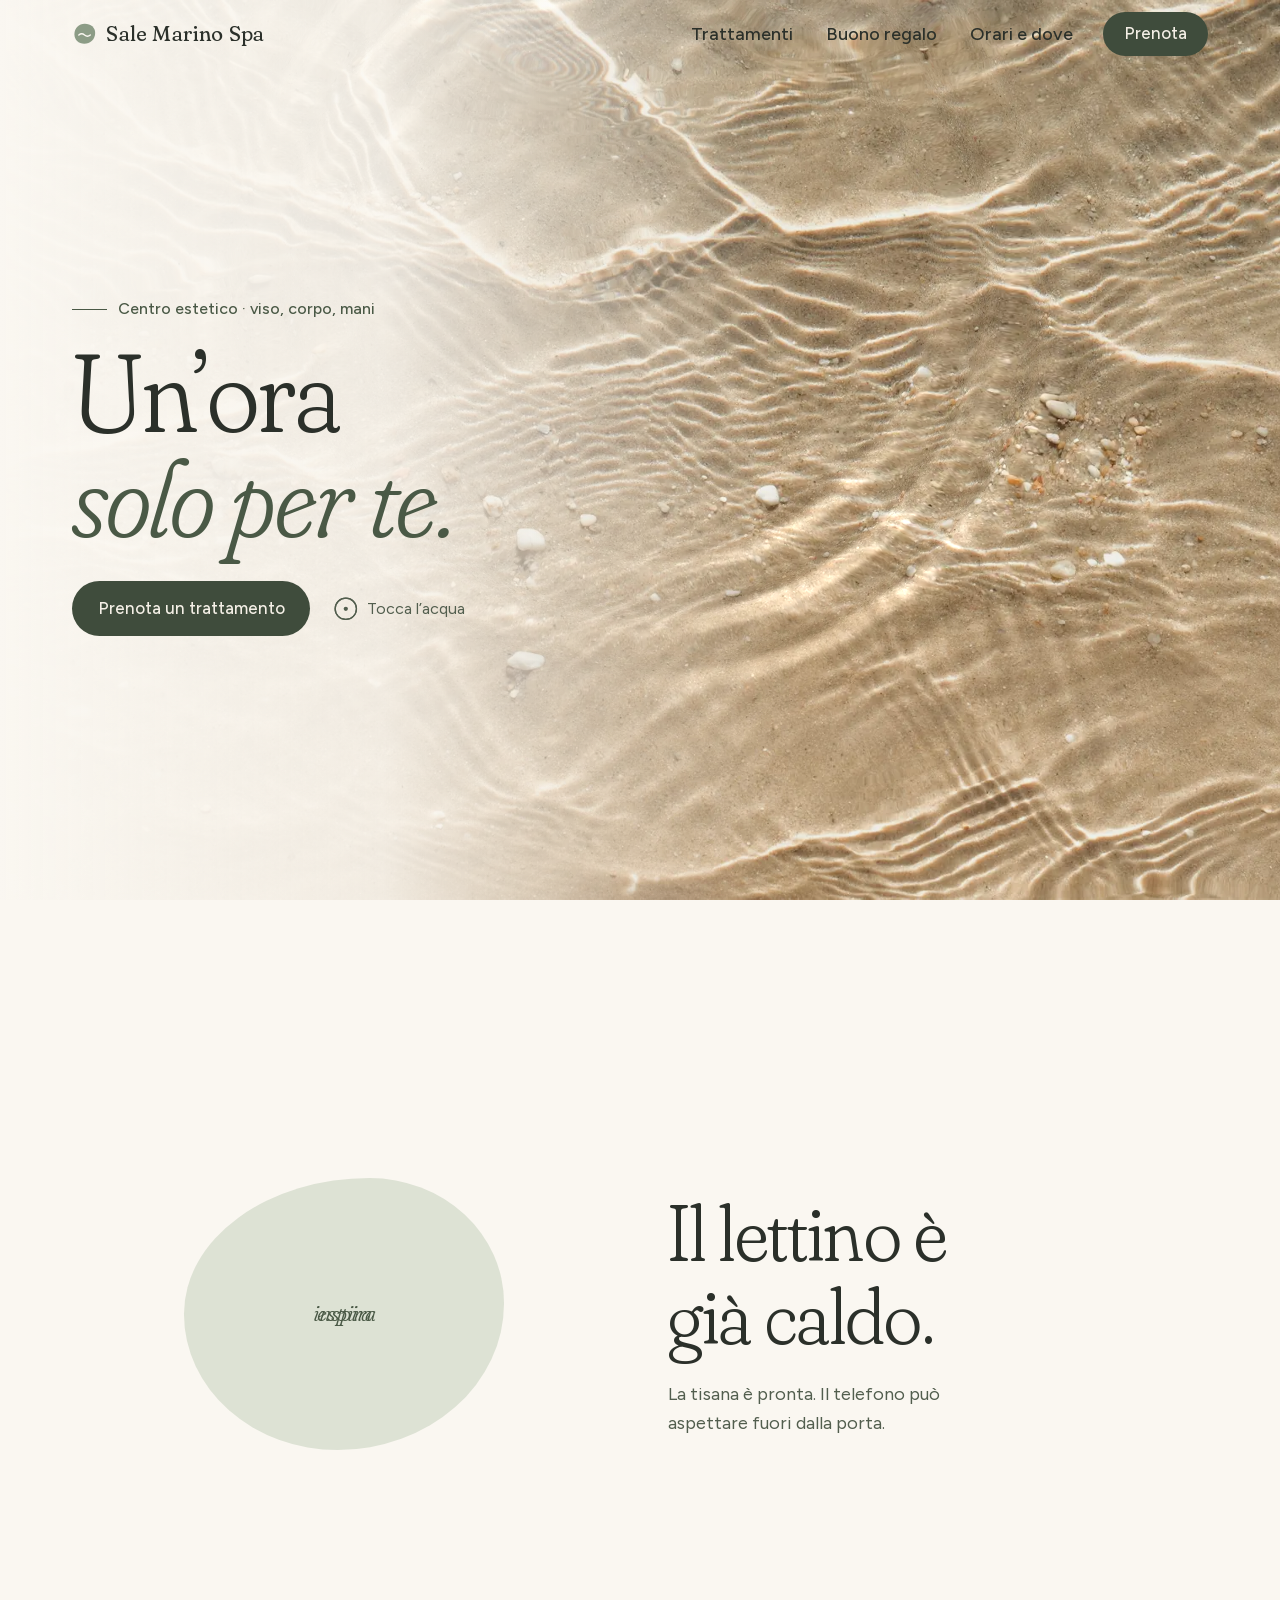
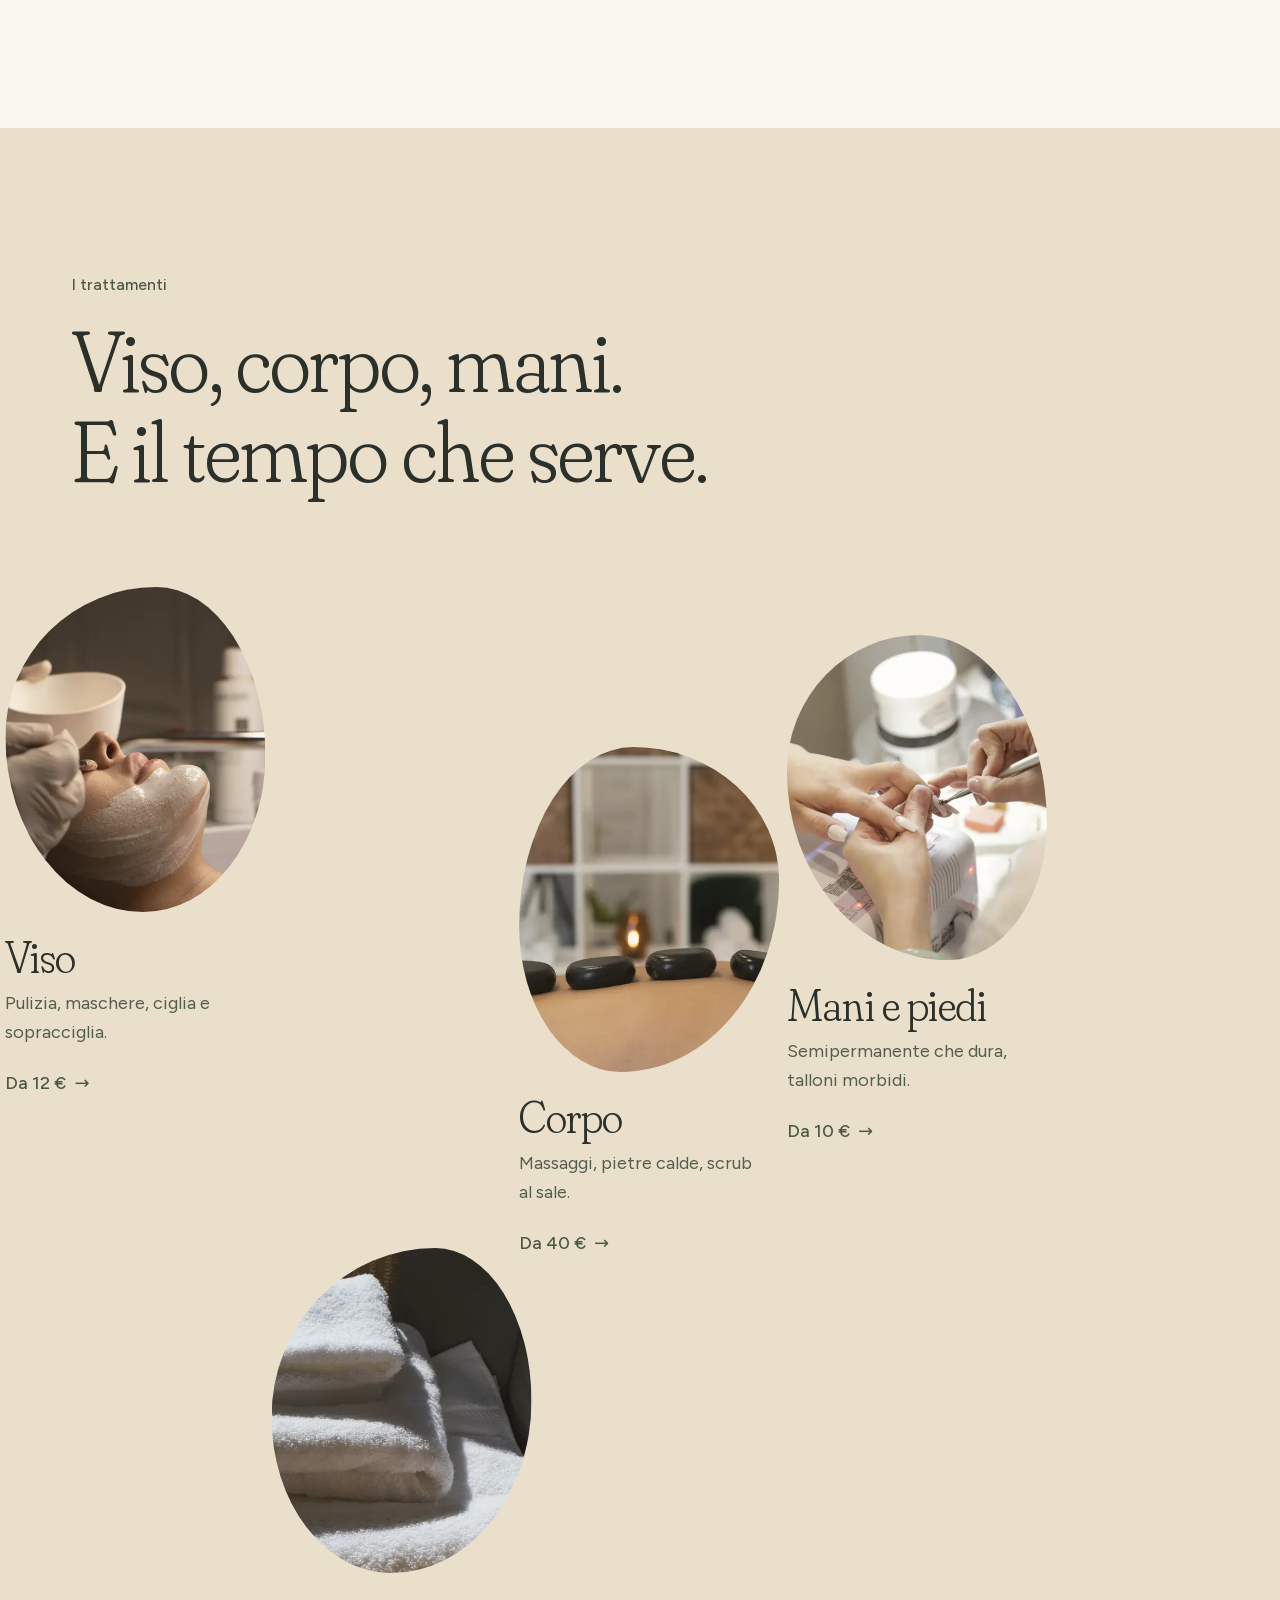
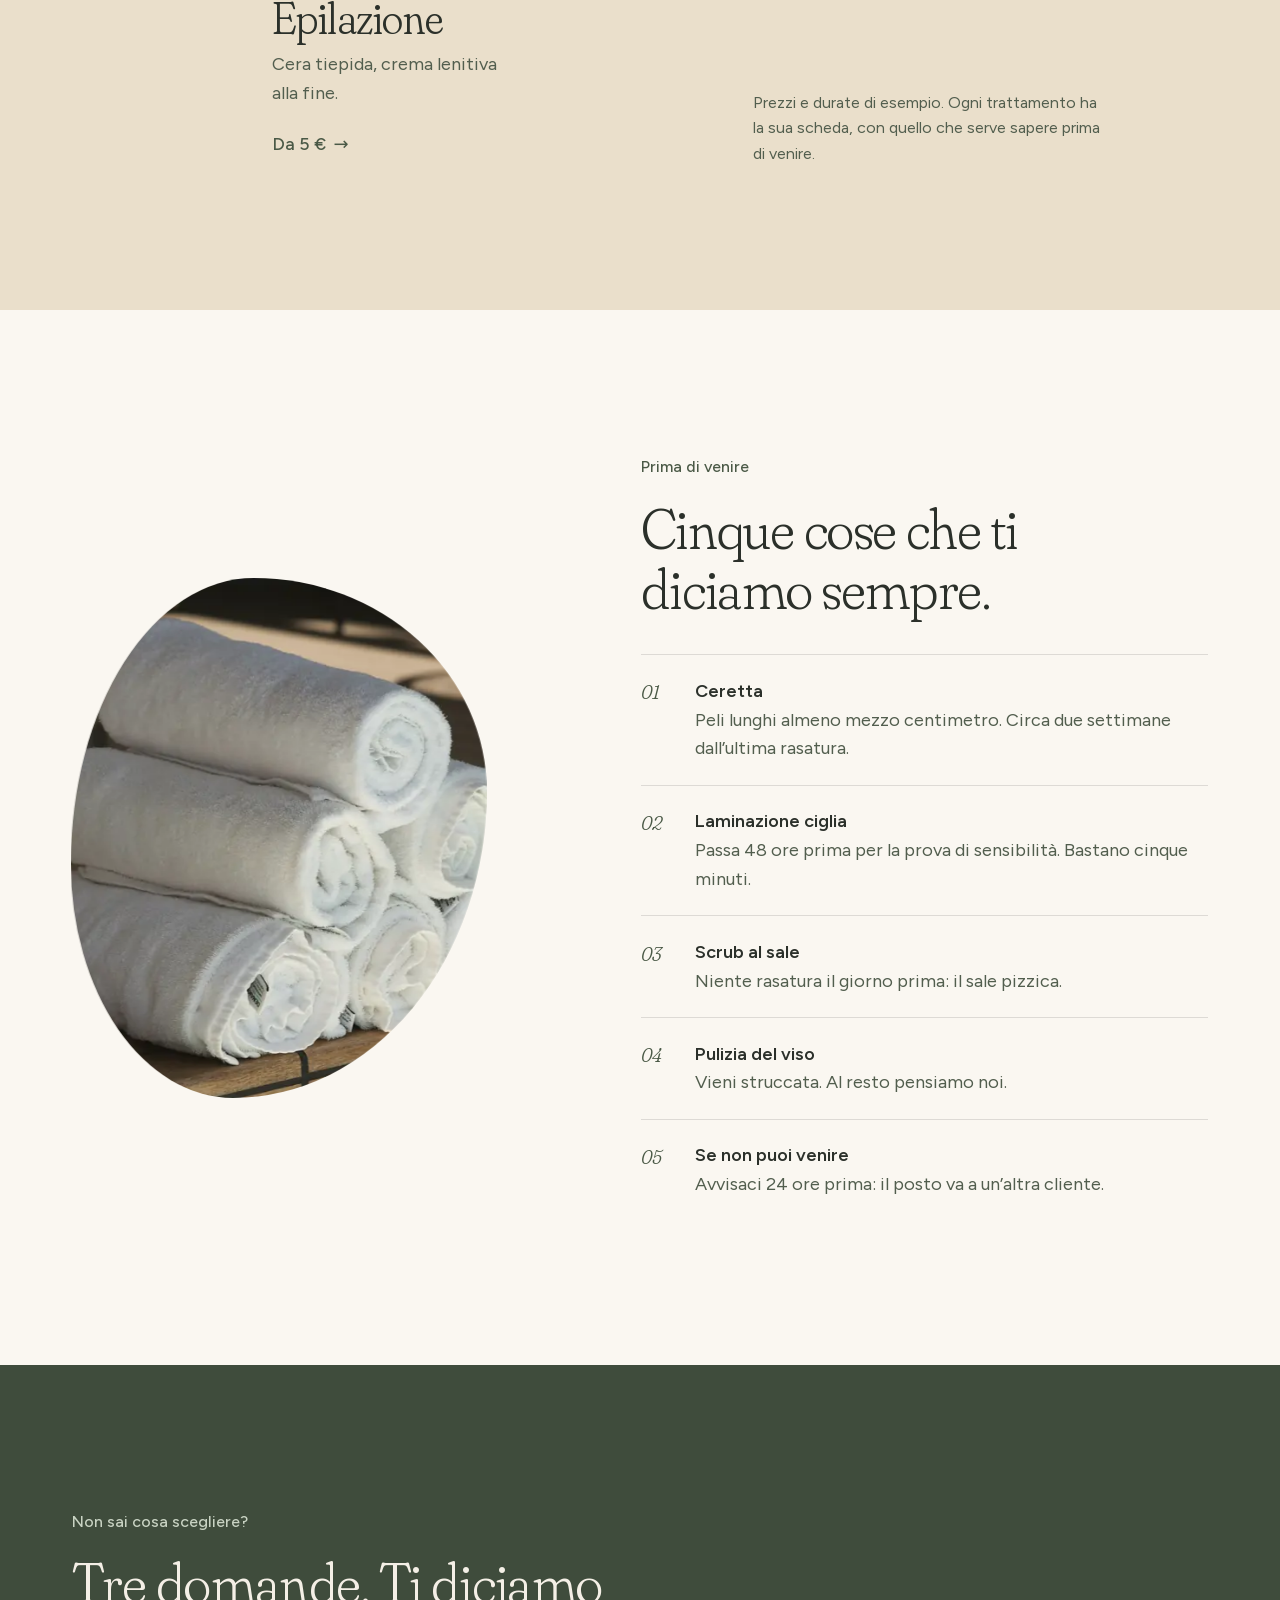
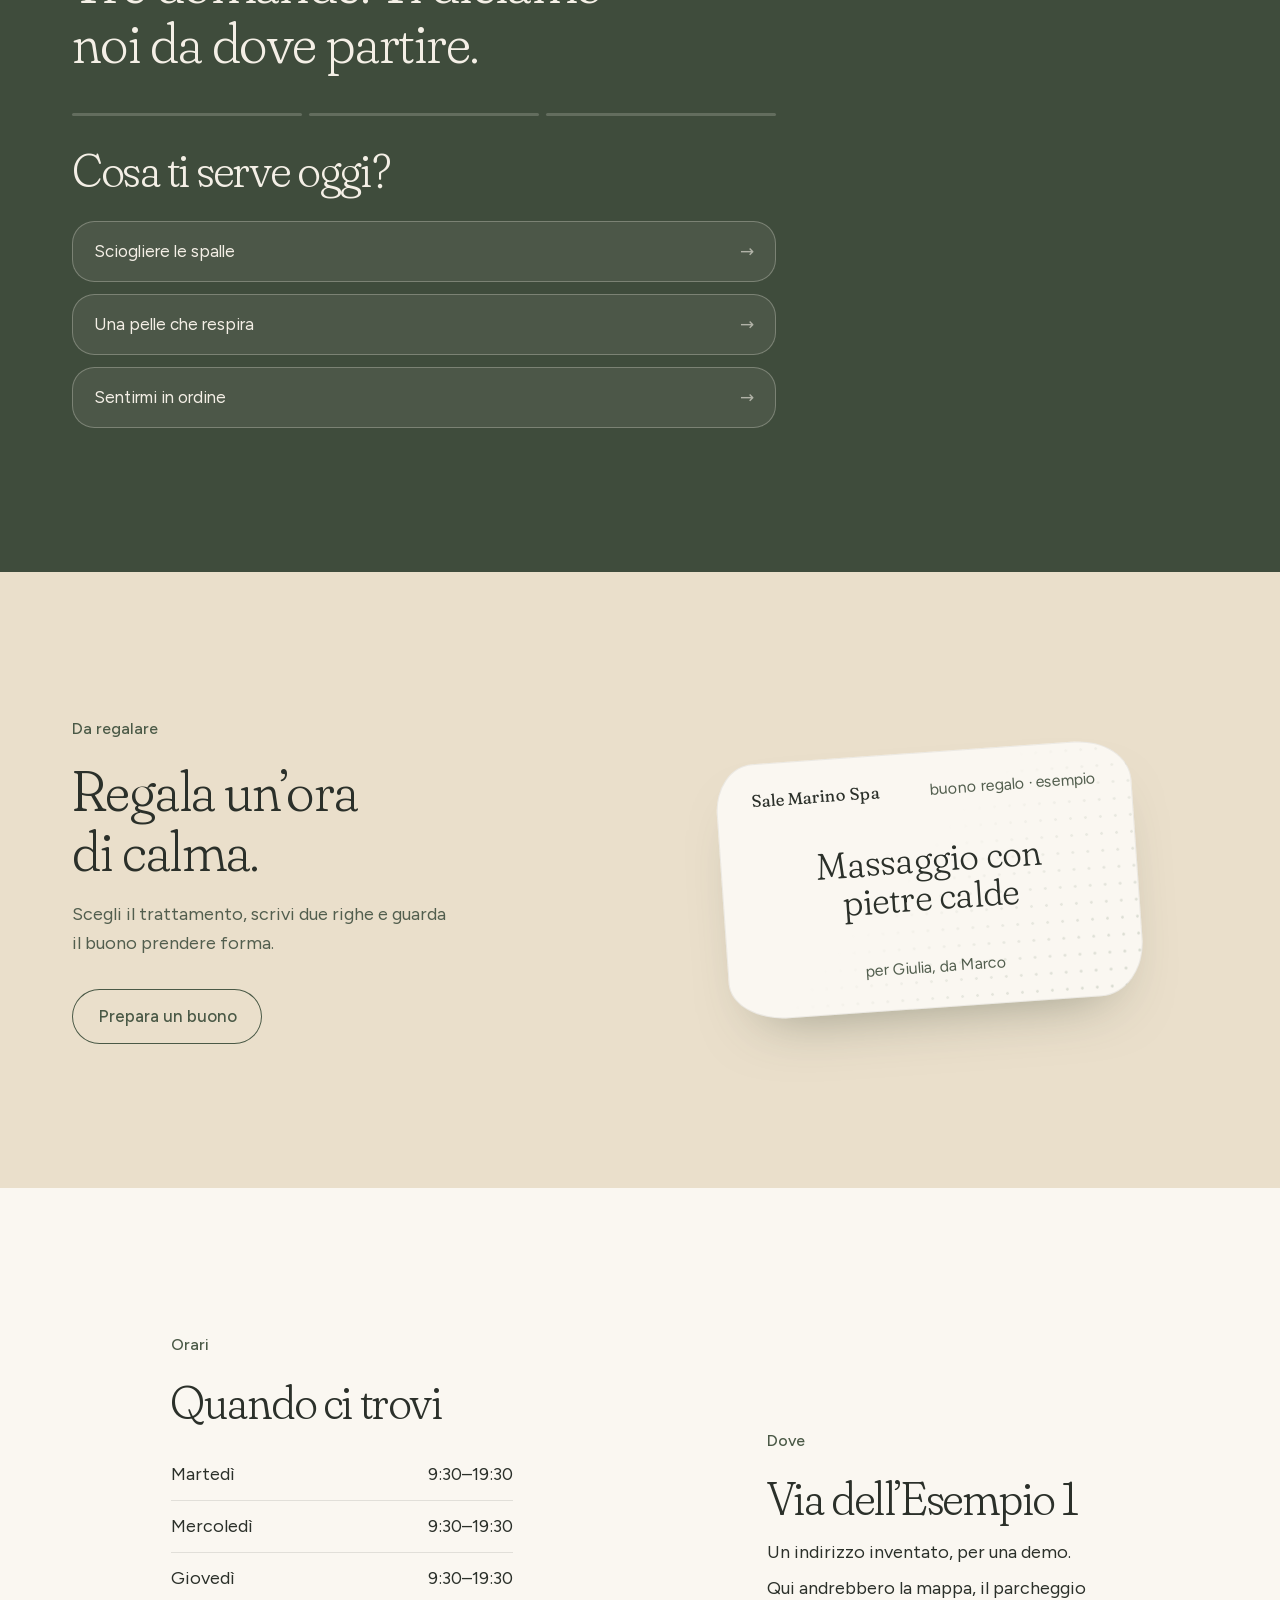
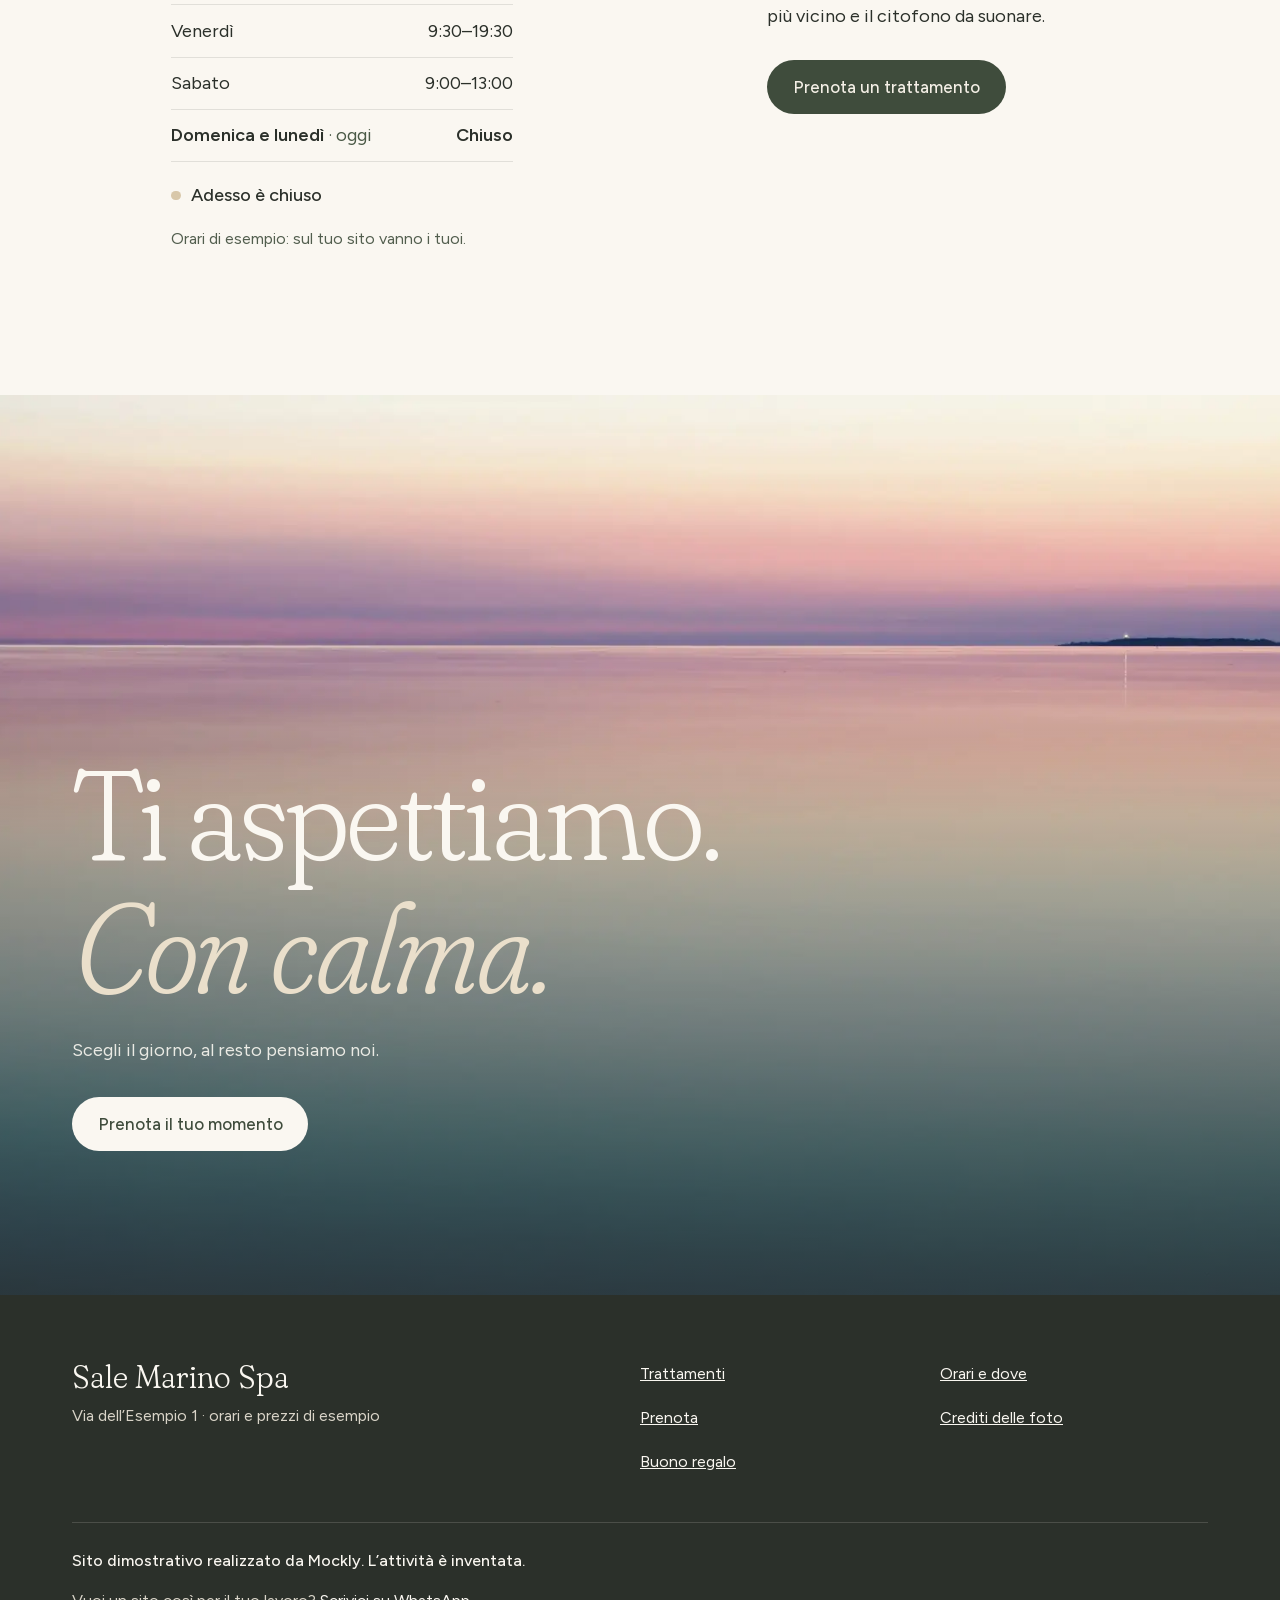
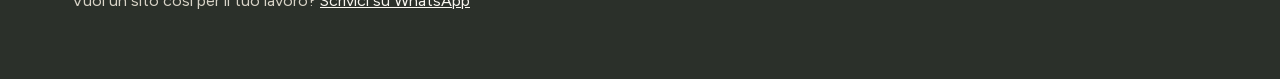
==== index.html @ 5c39bbd9 "Demo Sale Marino Spa: home, trattamenti, prenota e buono regalo Co-Authored-By: Claude Opus 5.5 <nor" ====
<!doctype html>
<html lang="it">
<head>
  <meta charset="utf-8">
  <meta name="viewport" content="width=device-width, initial-scale=1, viewport-fit=cover">
  <title>Sale Marino Spa — Centro estetico, viso e corpo (sito dimostrativo)</title>
  <meta name="description" content="Centro estetico di esempio: trattamenti viso e corpo, mani e piedi, epilazione. Prezzi chiari, prenotazione su WhatsApp, buono regalo. Sito dimostrativo di Mockly.">
  <meta name="theme-color" content="#EADFCB">
  <link rel="icon" href="assets/img/icona.svg" type="image/svg+xml">
  <link rel="apple-touch-icon" href="assets/img/icona-180.png">
  <link rel="manifest" href="site.webmanifest">
  <meta property="og:type" content="website">
  <meta property="og:title" content="Sale Marino Spa — Un’ora solo per te">
  <meta property="og:description" content="Sito dimostrativo di un centro estetico, realizzato da Mockly. L’attività è inventata.">
  <meta property="og:image" content="assets/img/og.jpg">
  <meta property="og:image:width" content="1200">
  <meta property="og:image:height" content="630">
  <meta property="og:image:alt" content="Acqua bassa sulla sabbia e la scritta Sale Marino Spa">
  <meta name="twitter:card" content="summary_large_image">
  <link rel="preload" href="assets/fonts/fraunces.woff2" as="font" type="font/woff2" crossorigin>
  <link rel="preload" as="image" href="assets/img/acqua-900.webp" imagesrcset="assets/img/acqua-900.webp 900w, assets/img/acqua-1600.webp 1600w" imagesizes="100vw">
  <link rel="stylesheet" href="assets/css/style.css">
  <script>document.documentElement.classList.add("js")</script>
</head>
<body>
  <a class="skip" href="#contenuto">Vai al contenuto</a>

  <header class="top" data-header>
    <a class="brand" href="index.html" aria-label="Sale Marino Spa, home">
      <svg class="brand__mark" viewBox="0 0 32 32" aria-hidden="true"><path d="M16 3.5c7.6 0 13 4.6 13 11.6 0 7.8-6.3 13.4-13.6 13.4C8 28.5 3 23.4 3 16.6 3 9 8.6 3.5 16 3.5Z" fill="#8C9C86"/><path d="M8.5 17.5c2.4-2 4.8-2 7.2 0s4.8 2 7.2 0" fill="none" stroke="#FAF7F1" stroke-width="1.8" stroke-linecap="round"/></svg>
      Sale Marino Spa
    </a>
    <nav class="nav" aria-label="Principale">
      <a href="trattamenti.html">Trattamenti</a>
      <a href="prenota.html#buono">Buono regalo</a>
      <a href="#orari">Orari e dove</a>
      <a class="btn" href="prenota.html">Prenota</a>
    </nav>
    <button class="menu-btn" type="button" aria-expanded="false" aria-controls="menu" data-menu-open>
      Menu <span class="menu-btn__lines" aria-hidden="true"><span></span><span></span></span>
    </button>
  </header>

  <div class="menu" id="menu" role="dialog" aria-modal="true" aria-label="Menu" data-menu>
    <div class="menu__bar">
      <span class="brand" aria-hidden="true">Sale Marino Spa</span>
      <button class="menu__close" type="button" data-menu-close>
        Chiudi <svg viewBox="0 0 24 24" fill="none" stroke="currentColor" stroke-width="1.6" aria-hidden="true"><path d="M6 6l12 12M18 6 6 18"/></svg>
      </button>
    </div>
    <div class="menu__body">
      <ul class="menu__links">
        <li><a href="index.html" aria-current="page">Home</a></li>
        <li><a href="trattamenti.html">Trattamenti</a></li>
        <li><a href="prenota.html">Prenota</a></li>
        <li><a href="prenota.html#buono">Buono regalo</a></li>
        <li><a href="#orari" data-menu-link>Orari e dove</a></li>
      </ul>
      <div class="menu__foot">
        <p>Martedì–venerdì 9:30–19:30, sabato 9–13 <span>(orari di esempio)</span></p>
        <a class="btn" href="prenota.html">Prenota un trattamento</a>
      </div>
    </div>
  </div>

  <main id="contenuto">
    <!-- 1. Prima schermata: l'acqua che si increspa al tocco -->
    <section class="hero" aria-labelledby="titolo">
      <div class="hero__water" data-water>
        <img src="assets/img/acqua-900.webp" srcset="assets/img/acqua-900.webp 900w, assets/img/acqua-1600.webp 1600w" sizes="100vw" width="900" height="600" alt="" fetchpriority="high">
      </div>
      <div class="hero__text">
        <p class="hero__kicker enter">Centro estetico · viso, corpo, mani</p>
        <h1 id="titolo" class="enter">Un’ora <em>solo per&nbsp;te.</em></h1>
        <div class="hero__actions enter">
          <a class="btn" href="prenota.html">Prenota un trattamento</a>
          <span class="hero__hint hero__hint--off" data-water-hint>
            <svg viewBox="0 0 24 24" fill="none" stroke="currentColor" stroke-width="1.2" aria-hidden="true"><circle class="ring" cx="12" cy="12" r="10"/><circle class="ring" cx="12" cy="12" r="10"/><circle cx="12" cy="12" r="2" fill="currentColor" stroke="none"/></svg>
            Tocca l’acqua
          </span>
        </div>
      </div>
    </section>

    <!-- 2. Quasi vuota: si rallenta -->
    <section class="section breath" aria-labelledby="t-respiro">
      <div class="breath__words" data-drift="-1">
        <div data-reveal>
          <h2 id="t-respiro">Il lettino è già caldo.</h2>
          <p>La tisana è pronta. Il telefono può aspettare fuori dalla porta.</p>
        </div>
      </div>
      <div class="breath__stone" aria-hidden="true">
        <span class="breath__cue"><span>inspira</span><span>espira</span></span>
      </div>
    </section>

    <!-- 3. Trattamenti: colonne strette che cambiano posto -->
    <section class="section section--sand rituals" aria-labelledby="t-trattamenti">
      <div class="rituals__head" data-reveal>
        <span class="label">I trattamenti</span>
        <h2 id="t-trattamenti" class="title-l">Viso, corpo, mani. <span class="nowrap">E il tempo</span> che&nbsp;serve.</h2>
      </div>
      <ul class="rituals__list">
        <li class="ritual" data-drift="1">
          <a class="ritual__link" href="trattamenti.html#viso" data-reveal>
            <figure class="ritual__photo pebble pebble--1">
              <img src="assets/img/viso-480.webp" srcset="assets/img/viso-480.webp 480w, assets/img/viso-960.webp 960w" sizes="(min-width: 960px) 22vw, 19rem" width="480" height="600" loading="lazy" decoding="async" alt="Viso con una maschera bianca stesa con il pennello, occhi chiusi">
            </figure>
            <h3 class="ritual__name">Viso</h3>
            <p class="ritual__line">Pulizia, maschere, ciglia e sopracciglia.</p>
            <span class="ritual__price">Da 12 €</span>
          </a>
        </li>
        <li class="ritual" data-drift="-1">
          <a class="ritual__link" href="trattamenti.html#corpo" data-reveal>
            <figure class="ritual__photo pebble pebble--2">
              <img src="assets/img/corpo-480.webp" srcset="assets/img/corpo-480.webp 480w, assets/img/corpo-960.webp 960w" sizes="(min-width: 960px) 22vw, 19rem" width="480" height="600" loading="lazy" decoding="async" alt="Pietre di basalto calde allineate lungo la schiena">
            </figure>
            <h3 class="ritual__name">Corpo</h3>
            <p class="ritual__line">Massaggi, pietre calde, scrub al sale.</p>
            <span class="ritual__price">Da 40 €</span>
          </a>
        </li>
        <li class="ritual" data-drift="1">
          <a class="ritual__link" href="trattamenti.html#mani" data-reveal>
            <figure class="ritual__photo pebble pebble--3">
              <img src="assets/img/mani-480.webp" srcset="assets/img/mani-480.webp 480w, assets/img/mani-960.webp 960w" sizes="(min-width: 960px) 22vw, 19rem" width="480" height="600" loading="lazy" decoding="async" alt="Manicure in corso: un’estetista lima le unghie di una cliente">
            </figure>
            <h3 class="ritual__name">Mani e piedi</h3>
            <p class="ritual__line">Semipermanente che dura, talloni morbidi.</p>
            <span class="ritual__price">Da 10 €</span>
          </a>
        </li>
        <li class="ritual" data-drift="-1">
          <a class="ritual__link" href="trattamenti.html#epilazione" data-reveal>
            <figure class="ritual__photo pebble pebble--4">
              <img src="assets/img/asciugamani-480.webp" srcset="assets/img/asciugamani-480.webp 480w, assets/img/asciugamani-960.webp 960w" sizes="(min-width: 960px) 22vw, 19rem" width="480" height="600" loading="lazy" decoding="async" alt="Asciugamani bianchi piegati sul lettino">
            </figure>
            <h3 class="ritual__name">Epilazione</h3>
            <p class="ritual__line">Cera tiepida, crema lenitiva alla fine.</p>
            <span class="ritual__price">Da 5 €</span>
          </a>
        </li>
        <li class="rituals__note" data-reveal>Prezzi e durate di esempio. Ogni trattamento ha la sua scheda, con quello che serve sapere prima di venire.</li>
      </ul>
    </section>

    <!-- 4. Il mestiere: prima di venire -->
    <section class="section before" aria-labelledby="t-prima">
      <figure class="before__photo pebble pebble--2" data-drift="1">
        <img src="assets/img/rotoli-480.webp" srcset="assets/img/rotoli-480.webp 480w, assets/img/rotoli-960.webp 960w" sizes="(min-width: 960px) 26rem, 78vw" width="480" height="600" loading="lazy" decoding="async" alt="Asciugamani bianchi arrotolati, pronti sul lettino" data-reveal>
      </figure>
      <div>
        <div data-reveal>
          <span class="label">Prima di venire</span>
          <h2 id="t-prima" class="title-m">Cinque cose che ti diciamo sempre.</h2>
        </div>
        <ol class="before__list">
          <li data-reveal><div><strong>Ceretta</strong> <span>Peli lunghi almeno mezzo centimetro. Circa due settimane dall’ultima rasatura.</span></div></li>
          <li data-reveal><div><strong>Laminazione ciglia</strong> <span>Passa 48 ore prima per la prova di sensibilità. Bastano cinque minuti.</span></div></li>
          <li data-reveal><div><strong>Scrub al sale</strong> <span>Niente rasatura il giorno prima: il sale pizzica.</span></div></li>
          <li data-reveal><div><strong>Pulizia del viso</strong> <span>Vieni struccata. Al resto pensiamo noi.</span></div></li>
          <li data-reveal><div><strong>Se non puoi venire</strong> <span>Avvisaci 24 ore prima: il posto va a un’altra cliente.</span></div></li>
        </ol>
      </div>
    </section>

    <!-- 5. Da toccare: tre domande -->
    <section class="section deep" id="consiglio" aria-labelledby="t-quiz">
      <div class="quiz" data-quiz>
        <span class="label">Non sai cosa scegliere?</span>
        <h2 id="t-quiz" class="title-m">Tre domande. Ti diciamo noi da dove partire.</h2>
        <div class="quiz__progress" aria-hidden="true"><span></span><span></span><span></span></div>
        <div data-quiz-steps>
          <div class="quiz__step" data-step="0">
            <h3 class="quiz__q" tabindex="-1">Cosa ti serve oggi?</h3>
            <div class="quiz__answers">
              <button class="answer" type="button" data-answer="spalle">Sciogliere le spalle</button>
              <button class="answer" type="button" data-answer="pelle">Una pelle che respira</button>
              <button class="answer" type="button" data-answer="ordine">Sentirmi in ordine</button>
            </div>
          </div>
          <div class="quiz__step" data-step="1" hidden>
            <h3 class="quiz__q" tabindex="-1">Quanto tempo hai?</h3>
            <div class="quiz__answers">
              <button class="answer" type="button" data-answer="breve">Meno di un’ora</button>
              <button class="answer" type="button" data-answer="ora">Un’ora</button>
              <button class="answer" type="button" data-answer="lungo">Me la prendo con calma</button>
            </div>
          </div>
          <div class="quiz__step" data-step="2" hidden>
            <h3 class="quiz__q" tabindex="-1">Cosa ti fa stare bene?</h3>
            <div class="quiz__answers">
              <button class="answer" type="button" data-answer="mani">Mani che lavorano piano</button>
              <button class="answer" type="button" data-answer="silenzio">Occhi chiusi e silenzio</button>
              <button class="answer" type="button" data-answer="risultato">Vedere subito il risultato</button>
            </div>
          </div>
        </div>
        <button class="quiz__back" type="button" data-quiz-back hidden>← Torna indietro</button>
        <div class="quiz__result" data-quiz-result hidden aria-live="polite"></div>
        <noscript><p class="quiz__noscript">Il consiglio ha bisogno di JavaScript. Puoi guardare tutti i <a href="trattamenti.html">trattamenti</a>.</p></noscript>
      </div>
    </section>

    <!-- 6. Buono regalo -->
    <section class="section section--sand gift" aria-labelledby="t-buono">
      <div class="gift__text" data-reveal>
        <span class="label">Da regalare</span>
        <h2 id="t-buono" class="title-m">Regala un’ora di calma.</h2>
        <p>Scegli il trattamento, scrivi due righe e guarda il buono prendere forma.</p>
        <a class="btn btn--ghost" href="prenota.html#buono">Prepara un buono</a>
      </div>
      <div class="gift__card" data-drift="1">
      <div class="voucher" aria-hidden="true" data-reveal>
        <p class="voucher__top"><b>Sale Marino Spa</b><span>buono regalo · esempio</span></p>
        <p class="voucher__what">Massaggio con pietre calde</p>
        <p class="voucher__who">per Giulia, da Marco</p>
      </div>
      </div>
    </section>

    <!-- 7. Orari e dove -->
    <section class="section info" id="orari" aria-labelledby="t-orari">
      <div data-reveal>
        <span class="label">Orari</span>
        <h2 id="t-orari">Quando ci trovi</h2>
        <ul class="hours" data-hours>
          <li data-day="2"><span>Martedì</span><span>9:30–19:30</span></li>
          <li data-day="3"><span>Mercoledì</span><span>9:30–19:30</span></li>
          <li data-day="4"><span>Giovedì</span><span>9:30–19:30</span></li>
          <li data-day="5"><span>Venerdì</span><span>9:30–19:30</span></li>
          <li data-day="6"><span>Sabato</span><span>9:00–13:00</span></li>
          <li data-day="0 1"><span>Domenica e lunedì</span><span>Chiuso</span></li>
        </ul>
        <p class="status" data-status hidden></p>
        <p class="note">Orari di esempio: sul tuo sito vanno i tuoi.</p>
      </div>
      <div class="where" data-reveal>
        <span class="label">Dove</span>
        <h2>Via dell’Esempio 1</h2>
        <p>Un indirizzo inventato, per una demo.</p>
        <p>Qui andrebbero la mappa, il parcheggio più vicino e il citofono da suonare.</p>
        <a class="btn" href="prenota.html">Prenota un trattamento</a>
      </div>
    </section>

    <!-- 8. Finale -->
    <section class="finale" data-finale aria-labelledby="t-fine">
      <div class="finale__photo">
        <img src="assets/img/tramonto-800.webp" srcset="assets/img/tramonto-800.webp 800w, assets/img/tramonto-1600.webp 1600w, assets/img/tramonto-2400.webp 2400w" sizes="100vw" width="800" height="526" loading="lazy" decoding="async" alt="Mare calmo all’ora del tramonto, rosa e azzurro">
      </div>
      <h2 id="t-fine">Ti aspettiamo. <em>Con calma.</em></h2>
      <p>Scegli il giorno, al resto pensiamo noi.</p>
      <div><a class="btn btn--light" href="prenota.html">Prenota il tuo momento</a></div>
    </section>
  </main>

  <a class="btn dock" href="prenota.html" data-dock>Prenota</a>

  <footer class="foot">
    <div class="foot__grid">
      <div>
        <p class="foot__brand">Sale Marino Spa</p>
        <p>Via dell’Esempio 1 · orari e prezzi di esempio</p>
      </div>
      <ul>
        <li><a href="trattamenti.html">Trattamenti</a></li>
        <li><a href="prenota.html">Prenota</a></li>
        <li><a href="prenota.html#buono">Buono regalo</a></li>
      </ul>
      <ul>
        <li><a href="index.html#orari">Orari e dove</a></li>
        <li><a href="CREDITI.md">Crediti delle foto</a></li>
      </ul>
    </div>
    <div class="foot__demo">
      <strong>Sito dimostrativo realizzato da Mockly. L’attività è inventata.</strong>
      <span>Vuoi un sito così per il tuo lavoro? <a href="https://wa.me/393517578080?text=Ciao%20Mockly%2C%20ho%20visto%20la%20demo%20Sale%20Marino%20Spa%20e%20vorrei%20un%20sito%20cos%C3%AC%20per%20il%20mio%20lavoro." target="_blank" rel="noopener">Scrivici su WhatsApp</a></span>
    </div>
  </footer>

  <script src="assets/js/dati.js"></script>
  <script src="assets/js/sito.js"></script>
  <script src="assets/js/acqua.js"></script>
  <script src="assets/js/consiglio.js"></script>
</body>
</html>
---- assets/css/style.css ----
/* Sale Marino Spa — demo di Mockly
   Idea: calma. Sale, sassi levigati, acqua bassa. Le foto hanno la forma di un sasso. */

@font-face {
  font-family: "Fraunces";
  src: url("../fonts/fraunces.woff2") format("woff2");
  font-weight: 300 400;
  font-style: normal;
  font-display: swap;
}
@font-face {
  font-family: "Fraunces";
  src: url("../fonts/fraunces-italic.woff2") format("woff2");
  font-weight: 300;
  font-style: italic;
  font-display: swap;
}
@font-face {
  font-family: "Figtree";
  src: url("../fonts/figtree.woff2") format("woff2");
  font-weight: 400 600;
  font-style: normal;
  font-display: swap;
}

:root {
  --white: #FAF7F1;       /* bianco caldo */
  --sand: #EADFCB;        /* sabbia */
  --sand-deep: #D8C7A9;
  --sage: #8C9C86;        /* salvia, solo decorazione */
  --sage-soft: #DDE2D4;
  --sage-ink: #4A5946;    /* salvia scura, testo e bottoni */
  --sage-deep: #3F4C3C;   /* fondo delle sezioni scure */
  --ink: #2B302A;
  --muted: #525E4E;
  --on-deep: #F4EFE6;
  --on-deep-soft: #C9D3C3;
  --error: #9A3B2A;

  --serif: "Fraunces", "Iowan Old Style", Georgia, serif;
  --sans: "Figtree", system-ui, -apple-system, "Segoe UI", sans-serif;

  --pad: clamp(1.25rem, 6vw, 4.5rem);
  --narrow: 21rem;
  --slow: cubic-bezier(.22, .61, .2, 1);
  --header: 4.25rem;
}

*, *::before, *::after { box-sizing: border-box; }
html {
  -webkit-text-size-adjust: 100%;
  scroll-padding-top: calc(var(--header) + 1rem);
  overflow-x: clip;
}
html.is-locked { overflow: hidden; }
body {
  margin: 0;
  background: var(--white);
  color: var(--ink);
  font-family: var(--sans);
  font-size: 1.125rem;
  line-height: 1.6;
  overflow-x: clip;
  -webkit-font-smoothing: antialiased;
}
img { display: block; max-width: 100%; height: auto; }
a { color: inherit; }
button, input, select, textarea { font: inherit; color: inherit; }
h1, h2, h3 {
  font-family: var(--serif);
  font-weight: 300;
  font-variation-settings: "SOFT" 100, "opsz" 144;
  line-height: 1.04;
  letter-spacing: -0.01em;
  margin: 0;
  text-wrap: balance;
}
p { margin: 0; text-wrap: pretty; }
em { font-family: var(--serif); font-style: italic; font-weight: 300; }

:focus-visible {
  outline: 2px solid var(--sage-ink);
  outline-offset: 3px;
  border-radius: 4px;
}
.deep :focus-visible, .finale :focus-visible { outline-color: var(--on-deep); }

.nowrap { white-space: nowrap; }
.visually-hidden {
  position: absolute !important;
  width: 1px; height: 1px;
  overflow: hidden;
  clip: rect(0 0 0 0);
  white-space: nowrap;
}
.skip {
  position: absolute;
  left: 1rem; top: -4rem;
  z-index: 100;
  background: var(--sage-deep);
  color: var(--on-deep);
  padding: .75rem 1rem;
  border-radius: 999px;
  text-decoration: none;
}
.skip:focus { top: 1rem; }

/* ---------- Bottoni ---------- */
.btn {
  display: inline-flex;
  align-items: center;
  justify-content: center;
  gap: .6rem;
  min-height: 3.25rem;
  padding: .85rem 1.6rem;
  border: 0;
  border-radius: 999px;
  background: var(--sage-deep);
  color: var(--on-deep);
  font-weight: 500;
  font-size: 1.0625rem;
  text-decoration: none;
  cursor: pointer;
  transition: transform .12s ease, background-color .3s ease;
  -webkit-tap-highlight-color: transparent;
}
.btn:hover { background: var(--ink); }
.btn:active { transform: scale(.97); }
.btn--light { background: var(--white); color: var(--sage-deep); }
.btn--light:hover { background: var(--sand); }
.btn--ghost {
  background: transparent;
  color: var(--sage-ink);
  box-shadow: inset 0 0 0 1px currentColor;
}
.btn--ghost:hover { background: var(--sage-soft); }
.btn svg { width: 1.15em; height: 1.15em; flex: none; }

.link-btn {
  display: inline-flex;
  align-items: center;
  gap: .5rem;
  min-height: 2.75rem;
  color: var(--sage-ink);
  font-weight: 500;
  text-decoration: none;
  border-bottom: 1px solid transparent;
  transition: gap .25s var(--slow), border-color .25s;
}
.link-btn::after { content: "→"; font-family: var(--sans); }
.link-btn:hover { gap: .8rem; }
.link-btn:active { opacity: .7; }

/* ---------- Intestazione ---------- */
.top {
  position: fixed;
  inset: 0 0 auto 0;
  z-index: 40;
  height: var(--header);
  display: flex;
  align-items: center;
  justify-content: space-between;
  gap: 1rem;
  padding: 0 var(--pad);
  transition: background-color .5s ease, box-shadow .5s ease;
}
.top.is-solid {
  background: var(--white);
  box-shadow: 0 1px 0 rgba(43, 48, 42, .08);
}
.brand {
  display: inline-flex;
  align-items: center;
  gap: .55rem;
  min-height: 2.75rem;
  text-decoration: none;
  font-family: var(--serif);
  font-weight: 400;
  font-variation-settings: "SOFT" 100, "opsz" 36;
  font-size: 1.3rem;
  letter-spacing: .01em;
  white-space: nowrap;
}
.brand__mark { width: 1.6rem; height: 1.6rem; flex: none; }
.nav { display: none; }
.menu-btn {
  display: inline-flex;
  align-items: center;
  gap: .55rem;
  min-height: 2.75rem;
  min-width: 2.75rem;
  padding: 0 .9rem;
  margin-right: -.9rem;
  border: 0;
  background: none;
  font-weight: 500;
  cursor: pointer;
  border-radius: 999px;
}
.menu-btn__lines { display: grid; gap: 5px; width: 22px; }
.menu-btn__lines span { height: 1.5px; background: currentColor; border-radius: 2px; }
.menu-btn__lines span:last-child { width: 14px; justify-self: end; }

@media (min-width: 60em) {
  .menu-btn { display: none; }
  .nav { display: flex; align-items: center; gap: .25rem; }
  .nav a:not(.btn) {
    display: inline-flex; align-items: center;
    min-height: 2.75rem; padding: 0 .9rem;
    text-decoration: none; font-weight: 500;
    border-radius: 999px;
    transition: background-color .25s;
  }
  .nav a:not(.btn):hover { background: rgba(140, 156, 134, .18); }
  .nav a[aria-current="page"] { text-decoration: underline; text-underline-offset: 6px; text-decoration-thickness: 1px; }
  .nav .btn { margin-left: .75rem; min-height: 2.75rem; padding: .5rem 1.3rem; }
}

/* ---------- Menu da telefono ---------- */
.menu {
  position: fixed;
  inset: 0;
  z-index: 60;
  display: grid;
  grid-template-rows: auto 1fr;
  background: var(--sand);
  overscroll-behavior: contain;
  opacity: 0;
  visibility: hidden;
  transition: opacity .35s ease, visibility 0s linear .35s;
}
.menu.is-open { opacity: 1; visibility: visible; transition: opacity .35s ease; }
.menu__bar {
  height: var(--header);
  display: flex;
  align-items: center;
  justify-content: space-between;
  padding: 0 var(--pad);
}
.menu__close {
  display: inline-flex; align-items: center; gap: .5rem;
  min-height: 2.75rem; min-width: 2.75rem;
  padding: 0 .9rem; margin-right: -.9rem;
  border: 0; background: none; font-weight: 500; cursor: pointer;
  border-radius: 999px;
}
.menu__close svg { width: 1.3rem; height: 1.3rem; }
.menu__body {
  display: flex;
  flex-direction: column;
  justify-content: space-between;
  gap: 2rem;
  padding: 2rem var(--pad) calc(2rem + env(safe-area-inset-bottom));
  overflow-y: auto;
}
.menu__links { list-style: none; margin: 0; padding: 0; }
.menu__links a {
  display: block;
  padding: .6rem 0;
  font-family: var(--serif);
  font-weight: 300;
  font-variation-settings: "SOFT" 100, "opsz" 144;
  font-size: clamp(2.3rem, 11vw, 3.4rem);
  line-height: 1.1;
  text-decoration: none;
  transform: translateY(14px);
  opacity: 0;
  transition: transform .6s var(--slow), opacity .6s ease;
}
.menu.is-open .menu__links a { transform: none; opacity: 1; }
.menu.is-open .menu__links li:nth-child(2) a { transition-delay: .05s; }
.menu.is-open .menu__links li:nth-child(3) a { transition-delay: .1s; }
.menu.is-open .menu__links li:nth-child(4) a { transition-delay: .15s; }
.menu.is-open .menu__links li:nth-child(5) a { transition-delay: .2s; }
.menu__links a[aria-current="page"] { font-style: italic; }
.menu__foot { display: grid; gap: 1rem; color: var(--muted); font-size: 1rem; }
.menu__foot .btn { width: 100%; }

/* ---------- Azione fissa da telefono ---------- */
.dock {
  position: fixed;
  right: max(1rem, env(safe-area-inset-right));
  bottom: max(1rem, env(safe-area-inset-bottom));
  z-index: 30;
  box-shadow: 0 10px 30px -12px rgba(43, 48, 42, .5);
  transition: transform .5s var(--slow), opacity .4s ease;
}
.dock.is-hidden { transform: translateY(140%); opacity: 0; pointer-events: none; }
@media (min-width: 60em) { .dock { display: none; } }

/* ---------- Forme a sasso ---------- */
.pebble { margin: 0; overflow: hidden; background: var(--sand); }
.pebble img { width: 100%; height: 100%; object-fit: cover; }
.pebble--1 { border-radius: 58% 42% 47% 53% / 46% 52% 48% 54%; }
.pebble--2 { border-radius: 44% 56% 61% 39% / 55% 41% 59% 45%; }
.pebble--3 { border-radius: 51% 49% 38% 62% / 42% 58% 42% 58%; }
.pebble--4 { border-radius: 63% 37% 54% 46% / 52% 47% 53% 48%; }

/* ---------- Prima schermata ---------- */
.hero {
  position: relative;
  min-height: 100svh;
  display: flex;
  align-items: flex-end;
  padding: calc(var(--header) + 2rem) var(--pad) clamp(3rem, 8vh, 5rem);
  overflow: hidden;
  isolation: isolate;
  background: var(--sand);
}
.hero__water {
  position: absolute;
  inset: 0;
  z-index: -1;
}
.hero__water img, .hero__water canvas {
  position: absolute;
  inset: 0;
  width: 100%;
  height: 100%;
  object-fit: cover;
}
.hero__water canvas { opacity: 0; transition: opacity 1.4s ease; touch-action: pan-y; }
.hero__water.is-live canvas { opacity: 1; }
/* velo per leggere il testo: bianco caldo che sale dal basso, niente aloni */
.hero__water::after {
  content: "";
  position: absolute;
  inset: 0;
  background: linear-gradient(to top, var(--white) 0%, rgba(250, 247, 241, .9) 28%, rgba(250, 247, 241, 0) 62%);
  pointer-events: none;
}
.hero__text { position: relative; max-width: 34rem; }
.hero__kicker {
  display: flex; align-items: center; gap: .7rem;
  font-size: 1rem; font-weight: 500; color: var(--sage-ink);
  margin-bottom: 1.1rem;
}
.hero__kicker::before { content: ""; width: 2.2rem; height: 1px; background: currentColor; }
.hero h1 {
  font-size: clamp(3.3rem, 17vw, 8.4rem);
  line-height: .96;
}
.hero h1 em { display: block; color: var(--sage-ink); }
.hero__actions {
  display: flex; flex-wrap: wrap; align-items: center; gap: .6rem 1.4rem;
  margin-top: 1.9rem;
}
.hero__hint {
  display: inline-flex; align-items: center; gap: .55rem;
  font-size: 1rem; color: var(--muted);
}
.hero__hint svg { width: 1.6rem; height: 1.6rem; }
.hero__hint .ring { transform-origin: 12px 12px; animation: hint 2.8s ease-out infinite; }
.hero__hint .ring:nth-child(2) { animation-delay: 1.4s; }
@keyframes hint { from { transform: scale(.3); opacity: .9; } to { transform: scale(1); opacity: 0; } }
.hero__hint--off { display: none; }

@media (min-width: 60em) {
  .hero { align-items: center; padding-bottom: var(--header); }
  .hero__water::after {
    background: linear-gradient(to right, var(--white) 0%, rgba(250, 247, 241, .88) 30%, rgba(250, 247, 241, 0) 62%);
  }
  .hero h1 { font-size: clamp(5rem, 8.6vw, 9rem); }
}

/* Ingresso della prima schermata */
.js .enter { opacity: 0; transform: translateY(22px); }
.js .is-entered .enter { opacity: 1; transform: none; transition: opacity 1.3s ease, transform 1.5s var(--slow); }
.js .is-entered .enter:nth-child(2) { transition-delay: .18s; }
.js .is-entered .enter:nth-child(3) { transition-delay: .36s; }

/* ---------- Comparse e spostamenti ---------- */
.js [data-reveal] { opacity: 0; transform: translateY(26px); }
.js [data-reveal].is-in { opacity: 1; transform: none; transition: opacity 1.2s ease, transform 1.4s var(--slow); }
[data-drift] { will-change: transform; }

/* ---------- Sezioni ---------- */
.section { padding: clamp(5.5rem, 16vh, 10rem) var(--pad); position: relative; }
.section--sand { background: var(--sand); }
.label {
  display: block;
  font-size: 1rem;
  font-weight: 500;
  color: var(--sage-ink);
  margin-bottom: 1.2rem;
}
.title-l { font-size: clamp(2.5rem, 10vw, 5.4rem); }
.title-m { font-size: clamp(2rem, 7.5vw, 3.6rem); }
.lead { font-size: clamp(1.15rem, 3.6vw, 1.35rem); color: var(--muted); }

/* Schermata quasi vuota: il respiro */
.breath {
  min-height: 92svh;
  display: grid;
  align-content: center;
  gap: 3rem;
}
.breath__words { max-width: var(--narrow); margin-left: auto; }
.breath__words h2 { font-size: clamp(2.6rem, 11vw, 5rem); }
.breath__words p { margin-top: 1.4rem; color: var(--muted); }
.breath__stone {
  position: relative;
  width: min(48vw, 15rem);
  aspect-ratio: 1.18;
  justify-self: start;
  display: grid;
  place-items: center;
}
.breath__stone::before {
  content: "";
  position: absolute;
  inset: 0;
  background: var(--sage-soft);
  border-radius: 58% 42% 52% 48% / 50% 46% 54% 50%;
  animation: breathe 10s ease-in-out infinite;
}
.breath__cue { position: relative; font-family: var(--serif); font-style: italic; font-weight: 300; font-size: 1.35rem; color: var(--sage-ink); display: grid; }
.breath__cue span { grid-area: 1 / 1; text-align: center; }
.breath__cue span:first-child { animation: cue-in 10s ease-in-out infinite; }
.breath__cue span:last-child { animation: cue-out 10s ease-in-out infinite; }
@keyframes breathe { 0%, 100% { transform: scale(.82); } 40% { transform: scale(1.04); } }
@keyframes cue-in { 0%, 34% { opacity: 1; } 40%, 94% { opacity: 0; } 100% { opacity: 1; } }
@keyframes cue-out { 0%, 34% { opacity: 0; } 40%, 94% { opacity: 1; } 100% { opacity: 0; } }
@media (min-width: 60em) {
  .breath { grid-template-columns: 1fr 1fr; align-items: center; }
  .breath__stone { width: 20rem; justify-self: center; order: -1; }
  .breath__words { margin: 0; }
}

/* Trattamenti in home: colonne strette che cambiano posto */
.rituals__head { max-width: 30rem; }
.rituals__list { list-style: none; margin: clamp(3.5rem, 10vh, 6rem) 0 0; padding: 0; display: grid; gap: clamp(4rem, 12vh, 7.5rem); }
.ritual { width: min(76%, 19rem); }
.ritual:nth-child(1) { margin-right: auto; }
.ritual:nth-child(2) { margin-left: auto; }
.ritual:nth-child(3) { margin-left: 12%; }
.ritual:nth-child(4) { margin-left: auto; margin-right: 4%; }
.ritual__link { display: block; text-decoration: none; -webkit-tap-highlight-color: transparent; }
.ritual__photo { aspect-ratio: 4 / 5; transition: transform .8s var(--slow); }
.ritual__photo img { transition: transform 1.2s var(--slow); }
.ritual__link:hover .ritual__photo img { transform: scale(1.05); }
.ritual__link:active .ritual__photo { transform: scale(.98); transition-duration: .12s; }
.ritual__name { font-size: clamp(2rem, 8vw, 2.8rem); margin-top: 1.4rem; }
.ritual__line { color: var(--muted); margin-top: .5rem; }
.ritual__price { display: inline-flex; align-items: center; gap: .5rem; margin-top: .9rem; font-weight: 500; color: var(--sage-ink); min-height: 2.75rem; }
.ritual__price::after { content: "→"; transition: transform .3s var(--slow); }
.ritual__link:hover .ritual__price::after { transform: translateX(5px); }
.rituals__note { margin-top: 4rem; color: var(--muted); font-size: 1rem; max-width: 26rem; }
@media (min-width: 60em) {
  .rituals__head { max-width: 46rem; }
  .rituals__list { grid-template-columns: repeat(12, 1fr); gap: 3rem 2rem; }
  .ritual { width: auto; margin: 0 !important; }
  .ritual:nth-child(1) { grid-column: 1 / span 3; }
  .ritual:nth-child(2) { grid-column: 5 / span 3; margin-top: 10rem !important; }
  .ritual:nth-child(3) { grid-column: 9 / span 3; margin-top: 3rem !important; }
  .ritual:nth-child(4) { grid-column: 3 / span 3; margin-top: -4rem !important; }
  .rituals__note { grid-column: 8 / span 4; align-self: end; margin: 0; }
}

/* Prima di venire */
.before { display: grid; gap: 3rem; }
.before__photo { width: min(78%, 22rem); aspect-ratio: 4 / 5; margin-left: auto; }
.before__list { list-style: none; margin: 2.2rem 0 0; padding: 0; counter-reset: tip; }
.before__list li {
  counter-increment: tip;
  display: grid;
  grid-template-columns: 2.4rem 1fr;
  gap: .2rem 1rem;
  padding: 1.35rem 0;
  border-top: 1px solid rgba(43, 48, 42, .14);
}
.before__list li::before {
  content: counter(tip, decimal-leading-zero);
  font-family: var(--serif); font-style: italic; color: var(--sage-ink); font-size: 1.15rem;
  padding-top: .1rem;
}
.before__list strong { font-weight: 600; display: block; }
.before__list span { color: var(--muted); }
@media (min-width: 60em) {
  .before { grid-template-columns: 5fr 6fr; gap: 6rem; align-items: center; }
  .before__photo { margin: 0; width: 100%; max-width: 26rem; }
}

/* Quiz */
.deep { background: var(--sage-deep); color: var(--on-deep); }
.deep .label { color: var(--on-deep-soft); }
.deep .lead { color: var(--on-deep-soft); }
.quiz { max-width: 44rem; }
.quiz__progress { display: flex; gap: .4rem; margin: 2.5rem 0 1.8rem; }
.quiz__progress span { height: 3px; flex: 1; background: rgba(244, 239, 230, .2); border-radius: 3px; overflow: hidden; }
.quiz__progress span::after { content: ""; display: block; height: 100%; background: var(--on-deep); transform: scaleX(0); transform-origin: left; transition: transform .6s var(--slow); }
.quiz__progress span.is-done::after { transform: scaleX(1); }
.quiz__step[hidden], .quiz__result[hidden] { display: none; }
.quiz__step, .quiz__result { animation: fade-up .7s var(--slow); }
@keyframes fade-up { from { opacity: 0; transform: translateY(14px); } }
.quiz__q { font-size: clamp(1.9rem, 7vw, 3rem); margin-bottom: 1.6rem; }
.quiz__q:focus, .result__name:focus { outline: none; }
.quiz__answers { display: grid; gap: .75rem; }
.answer {
  display: flex; align-items: center; justify-content: space-between; gap: 1rem;
  width: 100%;
  min-height: 3.75rem;
  padding: 1rem 1.3rem;
  text-align: left;
  background: rgba(244, 239, 230, .07);
  border: 1px solid rgba(244, 239, 230, .28);
  border-radius: 1.4rem;
  color: var(--on-deep);
  font-size: 1.0625rem;
  cursor: pointer;
  transition: background-color .25s, border-color .25s, transform .12s;
  -webkit-tap-highlight-color: transparent;
}
.answer::after { content: "→"; opacity: .6; transition: transform .3s var(--slow), opacity .3s; }
.answer:hover { background: rgba(244, 239, 230, .14); border-color: rgba(244, 239, 230, .6); }
.answer:hover::after { transform: translateX(4px); opacity: 1; }
.answer:active { transform: scale(.98); }
.answer.is-picked { background: var(--on-deep); color: var(--sage-deep); border-color: var(--on-deep); }
.quiz__back { margin-top: 1.2rem; background: none; border: 0; color: var(--on-deep-soft); min-height: 2.75rem; padding: 0; cursor: pointer; text-decoration: underline; text-underline-offset: 4px; }
.quiz__back[hidden] { display: none; }
.result { display: grid; gap: 1.6rem; }
.result__kicker { color: var(--on-deep-soft); }
.result__name { font-size: clamp(2.4rem, 9vw, 4.2rem); }
.result__meta { display: flex; gap: 1.2rem; color: var(--on-deep-soft); }
.result__why { font-size: 1.15rem; max-width: 30rem; }
.result__tip { font-size: 1rem; color: var(--on-deep-soft); padding-left: 1rem; border-left: 1px solid rgba(244, 239, 230, .35); max-width: 30rem; }
.result__actions { display: flex; flex-wrap: wrap; gap: .8rem 1.4rem; align-items: center; }
.result__again { background: none; border: 0; color: var(--on-deep); min-height: 2.75rem; cursor: pointer; text-decoration: underline; text-underline-offset: 4px; padding: 0; }
.result__also { font-size: 1rem; color: var(--on-deep-soft); }
.result__also a { color: var(--on-deep); }
.quiz__noscript { color: var(--on-deep-soft); margin-top: 1.5rem; }

/* Buono regalo (anteprima) */
.gift { display: grid; gap: 3rem; align-items: center; }
.gift__text { max-width: 24rem; }
.gift__text p { margin: 1.2rem 0 2rem; color: var(--muted); }
.voucher {
  position: relative;
  width: min(100%, 26rem);
  min-height: 16rem;
  padding: 1.5rem clamp(1.4rem, 6vw, 2.2rem) 1.8rem;
  display: flex;
  flex-direction: column;
  justify-content: space-between;
  gap: 1.2rem;
  background: var(--white);
  color: var(--ink);
  border-radius: 2.4rem 3.4rem 2.8rem 3.6rem / 3rem 2.6rem 3.4rem 2.4rem;
  box-shadow: 0 30px 60px -36px rgba(63, 76, 60, .55), inset 0 0 0 1px rgba(43, 48, 42, .07);
  overflow: hidden;
}
.voucher::before {
  /* granelli di sale */
  content: "";
  position: absolute;
  inset: 0;
  background-image: radial-gradient(rgba(140, 156, 134, .35) 1px, transparent 1.5px);
  background-size: 15px 17px;
  -webkit-mask-image: linear-gradient(135deg, transparent 45%, #000 100%);
  mask-image: linear-gradient(135deg, transparent 45%, #000 100%);
  pointer-events: none;
}
.voucher > * { position: relative; }
.voucher__top { display: flex; flex-wrap: wrap; justify-content: space-between; align-items: baseline; gap: .2rem 1rem; font-size: 1rem; color: var(--muted); }
.voucher__top b { font-family: var(--serif); font-weight: 400; color: var(--ink); font-size: 1.05rem; }
.voucher__what { font-family: var(--serif); font-weight: 300; font-variation-settings: "SOFT" 100, "opsz" 72; font-size: clamp(1.7rem, 7vw, 2.3rem); line-height: 1.05; text-align: center; text-wrap: balance; }
.voucher__who { text-align: center; font-size: 1rem; color: var(--muted); overflow-wrap: anywhere; }
.voucher__msg { font-family: var(--serif); font-style: italic; font-weight: 300; text-align: center; font-size: 1.1rem; overflow-wrap: anywhere; }
.voucher__msg[hidden] { display: none; }
@media (min-width: 60em) {
  .gift { grid-template-columns: 1fr 1fr; gap: 6rem; }
  .gift__card { justify-self: center; width: min(100%, 26rem); }
  .gift .voucher { rotate: -4deg; }
}

/* Orari e dove */
.info { display: grid; gap: 3.5rem; }
.hours { list-style: none; margin: 1.4rem 0 0; padding: 0; max-width: 24rem; }
.hours li { display: flex; justify-content: space-between; gap: 1rem; padding: .7rem 0; border-bottom: 1px solid rgba(43, 48, 42, .12); }
.hours li.is-today { font-weight: 600; }
.hours li.is-today span:first-child::after { content: " · oggi"; font-weight: 400; color: var(--sage-ink); }
.status { display: inline-flex; align-items: center; gap: .6rem; margin-top: 1.2rem; font-weight: 500; }
.status::before { content: ""; width: .6rem; height: .6rem; border-radius: 50%; background: var(--sand-deep); }
.status.is-open::before { background: var(--sage); box-shadow: 0 0 0 4px rgba(140, 156, 134, .25); }
.note { font-size: 1rem; color: var(--muted); margin-top: 1rem; }
.where h2 { margin-bottom: 1rem; }
.where p + p { margin-top: .4rem; }
.where .btn { margin-top: 1.8rem; }
.info h2 { font-size: clamp(2rem, 7vw, 3rem); }
@media (min-width: 60em) {
  .info { grid-template-columns: repeat(12, 1fr); }
  .info > :first-child { grid-column: 2 / span 4; }
  .info > :last-child { grid-column: 8 / span 4; padding-top: 6rem; }
}

/* Finale */
.finale {
  position: relative;
  min-height: 100svh;
  display: grid;
  align-content: end;
  padding: 0 var(--pad) clamp(6rem, 16vh, 9rem);
  color: var(--white);
  overflow: hidden;
  isolation: isolate;
}
.finale__photo { position: absolute; inset: 0; z-index: -1; }
.finale__photo img { width: 100%; height: 100%; object-fit: cover; }
.finale__photo::after {
  content: "";
  position: absolute; inset: 0;
  background: linear-gradient(to top, rgba(43, 48, 42, .78) 0%, rgba(43, 48, 42, .32) 45%, rgba(43, 48, 42, 0) 70%);
}
.finale h2 { font-size: clamp(3rem, 14vw, 8rem); max-width: 12ch; }
.finale h2 em { color: var(--sand); display: block; }
.finale p { margin: 1.4rem 0 2rem; max-width: 22rem; color: rgba(250, 247, 241, .9); }
.js .finale__photo img { transform: scale(1.12); transition: transform 3s var(--slow); }
.js .finale.is-in .finale__photo img { transform: scale(1); }

/* ---------- Piè di pagina ---------- */
.foot {
  background: var(--ink);
  color: #D9D4C8;
  padding: 3.5rem var(--pad) calc(3rem + env(safe-area-inset-bottom));
  font-size: 1rem;
}
.foot__grid { display: grid; gap: 2rem; }
.foot__brand { font-family: var(--serif); font-weight: 300; font-variation-settings: "SOFT" 100, "opsz" 72; font-size: 2rem; color: var(--white); }
.foot ul { list-style: none; margin: 0; padding: 0; }
.foot a { color: var(--white); display: inline-flex; align-items: center; min-height: 2.75rem; }
.foot__demo { border-top: 1px solid rgba(250, 247, 241, .15); padding-top: 1.6rem; margin-top: 2.4rem; display: grid; gap: .3rem; }
.foot__demo strong { color: var(--white); font-weight: 500; }
@media (min-width: 60em) {
  .foot { padding-bottom: 3.5rem; }
  .foot__grid { grid-template-columns: 2fr 1fr 1fr; }
}

/* ---------- Pagine interne ---------- */
.page-head {
  padding: calc(var(--header) + clamp(3rem, 12vh, 7rem)) var(--pad) clamp(3rem, 8vh, 5rem);
  display: grid;
  gap: 2rem;
  align-items: end;
}
.page-head h1 { font-size: clamp(3rem, 13vw, 7.5rem); }
.page-head h1 em { color: var(--sage-ink); }
.page-head .lead { max-width: 26rem; }
.page-head__stone { width: min(40vw, 13rem); aspect-ratio: 4 / 5; justify-self: end; }
@media (min-width: 60em) {
  .page-head { grid-template-columns: 7fr 4fr; }
  .page-head__stone { width: 100%; max-width: 20rem; }
}

/* Filtro trattamenti */
.filter {
  position: sticky;
  top: var(--header);
  z-index: 20;
  background: var(--white);
  padding: .5rem var(--pad);
  border-bottom: 1px solid rgba(43, 48, 42, .08);
}
.filter__row {
  display: flex;
  gap: .5rem;
  overflow-x: auto;
  scrollbar-width: none;
  margin: 0 calc(var(--pad) * -1);
  padding: 0 var(--pad);
}
.filter__row::-webkit-scrollbar { display: none; }
.chip {
  flex: none;
  min-height: 2.75rem;
  padding: .5rem 1.15rem;
  border-radius: 999px;
  border: 1px solid rgba(43, 48, 42, .22);
  background: transparent;
  cursor: pointer;
  font-weight: 500;
  font-size: 1rem;
  transition: background-color .25s, color .25s, border-color .25s, transform .12s;
  -webkit-tap-highlight-color: transparent;
}
.chip:hover { border-color: var(--sage-ink); }
.chip:active { transform: scale(.96); }
.chip[aria-pressed="true"], .chip[aria-checked="true"] { background: var(--sage-deep); border-color: var(--sage-deep); color: var(--on-deep); }
.chip:disabled { opacity: .4; cursor: not-allowed; text-decoration: line-through; }

.menu-list { padding: 0 var(--pad) 4rem; }
.price-note { padding: 2rem var(--pad) 0; color: var(--muted); font-size: 1rem; max-width: 40rem; }
.cat { display: grid; gap: 2.4rem; padding: clamp(4rem, 12vh, 7rem) 0; border-bottom: 1px solid rgba(43, 48, 42, .1); }
.cat[hidden] { display: none; }
.cat__photo { width: min(62%, 17rem); aspect-ratio: 4 / 5; }
.cat.is-right .cat__photo { margin-left: auto; }
.cat__title { font-size: clamp(2.3rem, 9vw, 4rem); }
.cat__intro { color: var(--muted); margin-top: 1rem; max-width: 24rem; }
.tlist { list-style: none; margin: 2.4rem 0 0; padding: 0; }
.titem { padding: 1.6rem 0; border-top: 1px solid rgba(43, 48, 42, .12); display: grid; gap: .55rem; }
.titem__head { display: flex; flex-wrap: wrap; justify-content: space-between; align-items: baseline; gap: .3rem 1rem; }
.titem__name { font-size: clamp(1.45rem, 5.4vw, 1.9rem); font-weight: 400; }
.titem__meta { display: flex; gap: 1rem; color: var(--sage-ink); font-weight: 500; white-space: nowrap; }
.titem__desc { color: var(--ink); }
.titem__tip { font-size: 1rem; color: var(--muted); padding: .7rem .9rem; background: var(--sand); border-radius: .9rem; }
.titem__tip-label { display: block; font-weight: 600; color: var(--sage-ink); }
@media (min-width: 60em) {
  .cat { grid-template-columns: 4fr 7fr; gap: 6rem; align-items: start; }
  .cat.is-right { grid-template-columns: 7fr 4fr; }
  .cat.is-right .cat__photo { order: 2; }
  .cat__photo { width: 100%; position: sticky; top: calc(var(--header) + 6rem); }
  .cat__body { max-width: 40rem; }
}

/* ---------- Prenota ---------- */
.tabs { display: inline-flex; padding: .3rem; border-radius: 999px; background: var(--sand); gap: .2rem; margin: 0 var(--pad); }
.tab {
  min-height: 2.75rem; padding: .5rem 1.3rem; border: 0; border-radius: 999px; background: none;
  cursor: pointer; font-weight: 500; font-size: 1rem;
  transition: background-color .3s, color .3s;
  -webkit-tap-highlight-color: transparent;
}
.tab[aria-selected="true"] { background: var(--sage-deep); color: var(--on-deep); }
.panel { padding: 2.5rem var(--pad) 5rem; }
.panel[hidden] { display: none; }
.panel__grid { display: grid; gap: 3rem; }
.panel__aside { display: grid; gap: 1.5rem; align-content: start; }
.panel__aside--first { order: -1; }
.panel__aside--first .voucher { margin-inline: auto; }
@media (min-width: 60em) {
  .panel__grid { grid-template-columns: 6fr 5fr; gap: 6rem; align-items: start; }
  .panel__aside { position: sticky; top: calc(var(--header) + 2rem); }
  .panel__aside--first { order: 2; }
}
.form { display: grid; gap: 2.2rem; max-width: 36rem; }
.field { display: grid; gap: .55rem; border: 0; margin: 0; padding: 0; min-width: 0; }
.field > label, .field > legend { font-weight: 600; padding: 0; }
.field__hint { font-size: 1rem; color: var(--muted); }
.input, .select, .textarea {
  width: 100%;
  min-height: 3.25rem;
  padding: .8rem 1rem;
  border: 1px solid rgba(43, 48, 42, .3);
  border-radius: 1rem;
  background: #fff;
  font-size: 1rem;
  transition: border-color .2s, box-shadow .2s;
}
.select { appearance: none; background-image: url("data:image/svg+xml,%3Csvg xmlns='http://www.w3.org/2000/svg' viewBox='0 0 24 24' fill='none' stroke='%234A5946' stroke-width='1.6'%3E%3Cpath d='M6 9l6 6 6-6'/%3E%3C/svg%3E"); background-repeat: no-repeat; background-position: right .9rem center; background-size: 1.2rem; padding-right: 2.8rem; }
.textarea { min-height: 7rem; resize: vertical; }
.input:focus, .select:focus, .textarea:focus { outline: none; border-color: var(--sage-ink); box-shadow: 0 0 0 3px rgba(74, 89, 70, .2); }
.field.is-error .input, .field.is-error .select, .field.is-error .textarea { border-color: var(--error); }
.error { color: var(--error); font-size: 1rem; font-weight: 500; }
.error:empty { display: none; }
.chips { display: flex; flex-wrap: wrap; gap: .5rem; }
.days { display: flex; gap: .5rem; overflow-x: auto; scrollbar-width: none; padding: .2rem .1rem .4rem; margin: 0 calc(var(--pad) * -1); padding-inline: var(--pad); scroll-padding-inline: var(--pad); scroll-snap-type: x proximity; }
.days::-webkit-scrollbar { display: none; }
.day {
  flex: none; scroll-snap-align: start;
  display: grid; justify-items: center; gap: .1rem;
  width: 4.4rem; min-height: 5rem; padding: .6rem .3rem;
  border-radius: 1.6rem; border: 1px solid rgba(43, 48, 42, .22); background: transparent;
  cursor: pointer; font-size: 1rem; line-height: 1.2;
  transition: background-color .25s, color .25s, border-color .25s, transform .12s;
  -webkit-tap-highlight-color: transparent;
}
.day b { font-family: var(--serif); font-weight: 400; font-size: 1.6rem; }
.day:active { transform: scale(.96); }
.day[aria-checked="true"] { background: var(--sage-deep); border-color: var(--sage-deep); color: var(--on-deep); }
.slots-empty { color: var(--muted); font-size: 1rem; }
.summary {
  background: var(--sand);
  border-radius: 2rem 2.6rem 2.2rem 2.8rem;
  padding: 1.8rem;
  display: grid;
  gap: .8rem;
}
.summary h2 { font-size: 1.8rem; }
.summary dl { margin: 0; display: grid; gap: .55rem; }
.summary dl div { display: flex; justify-content: space-between; gap: 1rem; border-bottom: 1px solid rgba(43, 48, 42, .1); padding-bottom: .5rem; }
.summary dt { color: var(--muted); }
.summary dd { margin: 0; font-weight: 500; text-align: right; }
.summary dd.is-empty { font-weight: 400; color: var(--muted); font-style: italic; }
.demo-note { font-size: 1rem; color: var(--muted); }
.send { display: grid; gap: 1rem; }
.send .btn { width: 100%; }
.send .btn[aria-busy="true"] { opacity: .75; pointer-events: none; }
.done {
  padding: 1.4rem;
  border-radius: 1.4rem;
  background: var(--sage-soft);
  display: grid; gap: .6rem;
  animation: fade-up .6s var(--slow);
}
.done[hidden] { display: none; }
.done strong { font-family: var(--serif); font-weight: 400; font-size: 1.4rem; }
.counter { font-size: 1rem; color: var(--muted); justify-self: end; }
.voucher.is-bump { animation: bump .45s var(--slow); }
@keyframes bump { 40% { transform: scale(1.02) rotate(-.6deg); } }

/* 404 */
.lost { min-height: 100svh; display: grid; align-content: center; gap: 1.6rem; padding: var(--header) var(--pad); }
.lost h1 { font-size: clamp(3rem, 13vw, 7rem); max-width: 11ch; }
.lost p { color: var(--muted); max-width: 24rem; }
.lost__actions { display: flex; flex-wrap: wrap; gap: .8rem 1.4rem; align-items: center; }

/* ---------- Riduci movimento ---------- */
@media (prefers-reduced-motion: reduce) {
  *, *::before, *::after { animation: none !important; transition-duration: .01ms !important; transition-delay: 0s !important; }
  .js [data-reveal], .js .enter { opacity: 1 !important; transform: none !important; }
  [data-drift] { transform: none !important; }
  .js .finale__photo img { transform: none; }
  .hero__water canvas { opacity: 1; }
}
@media (scripting: none) {
  .js [data-reveal], .js .enter { opacity: 1; transform: none; }
}
@media print {
  .top, .dock, .menu, .hero__water canvas { display: none; }
}
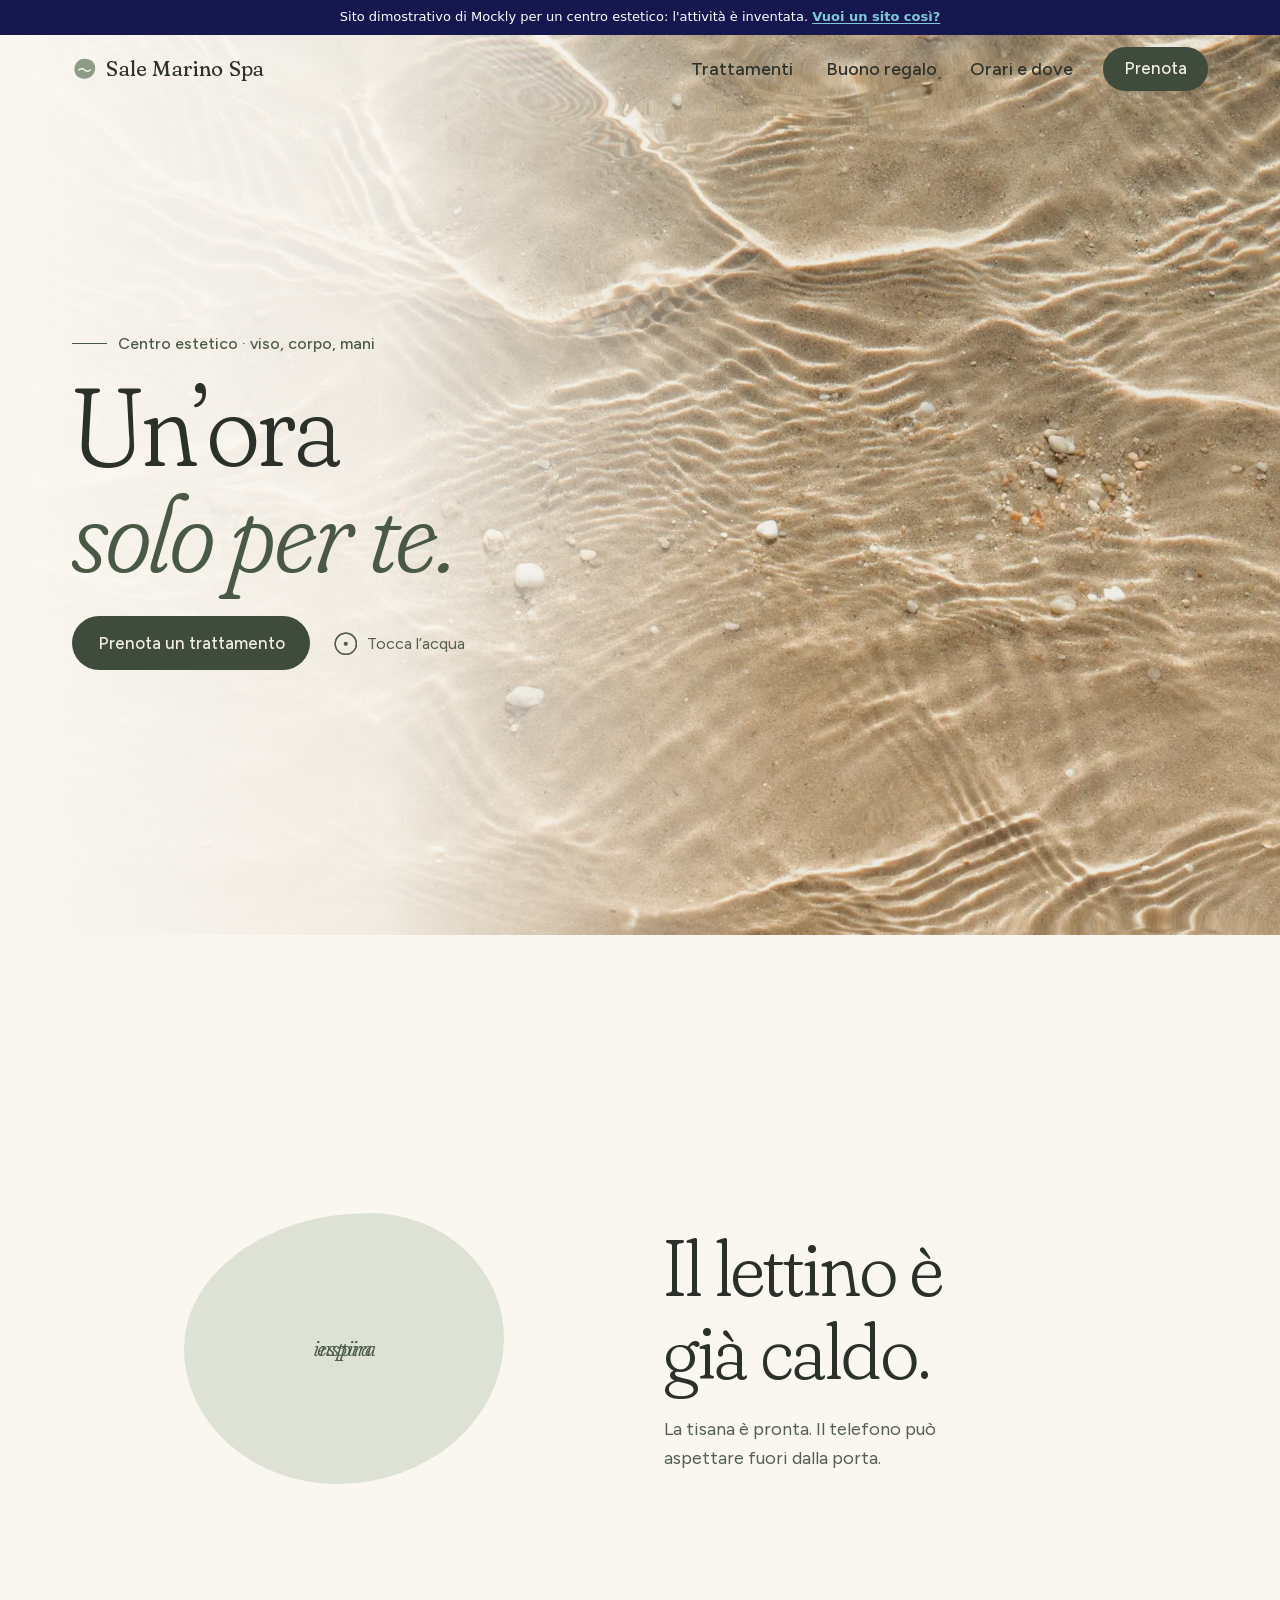
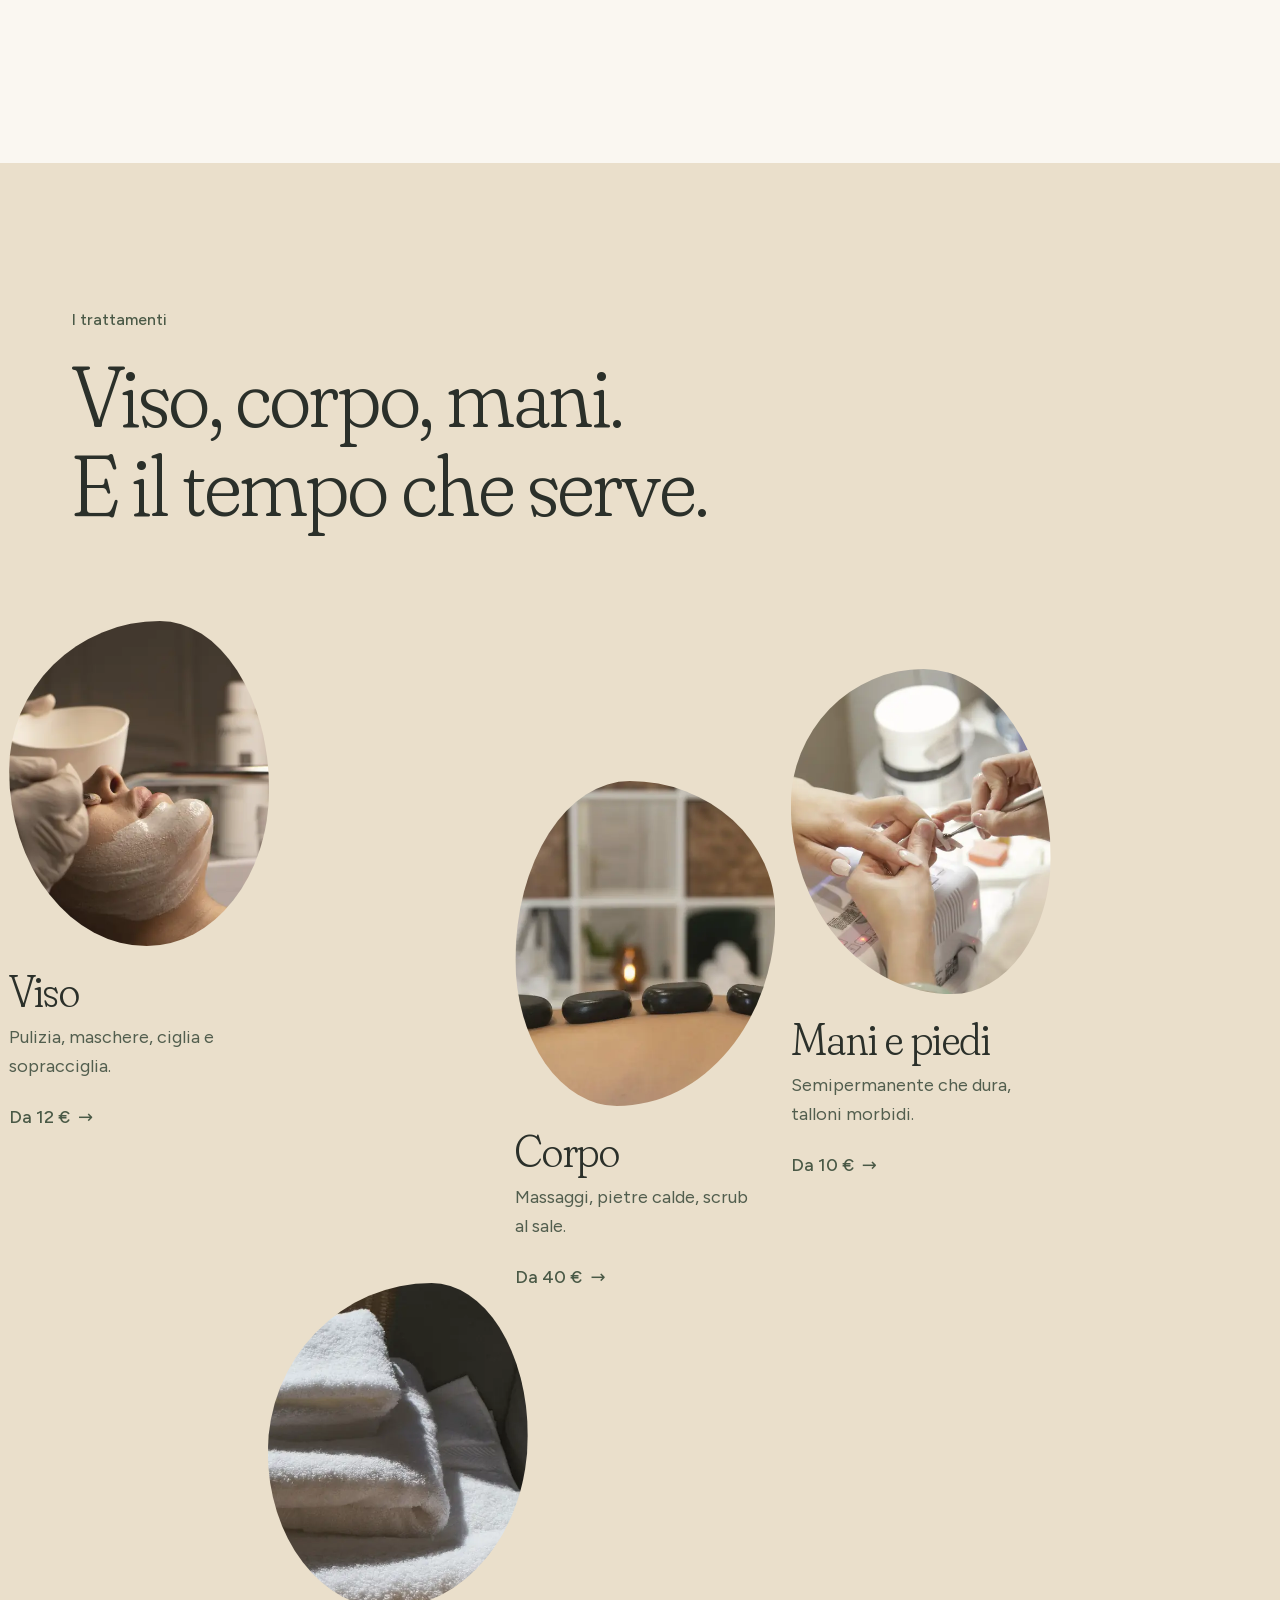
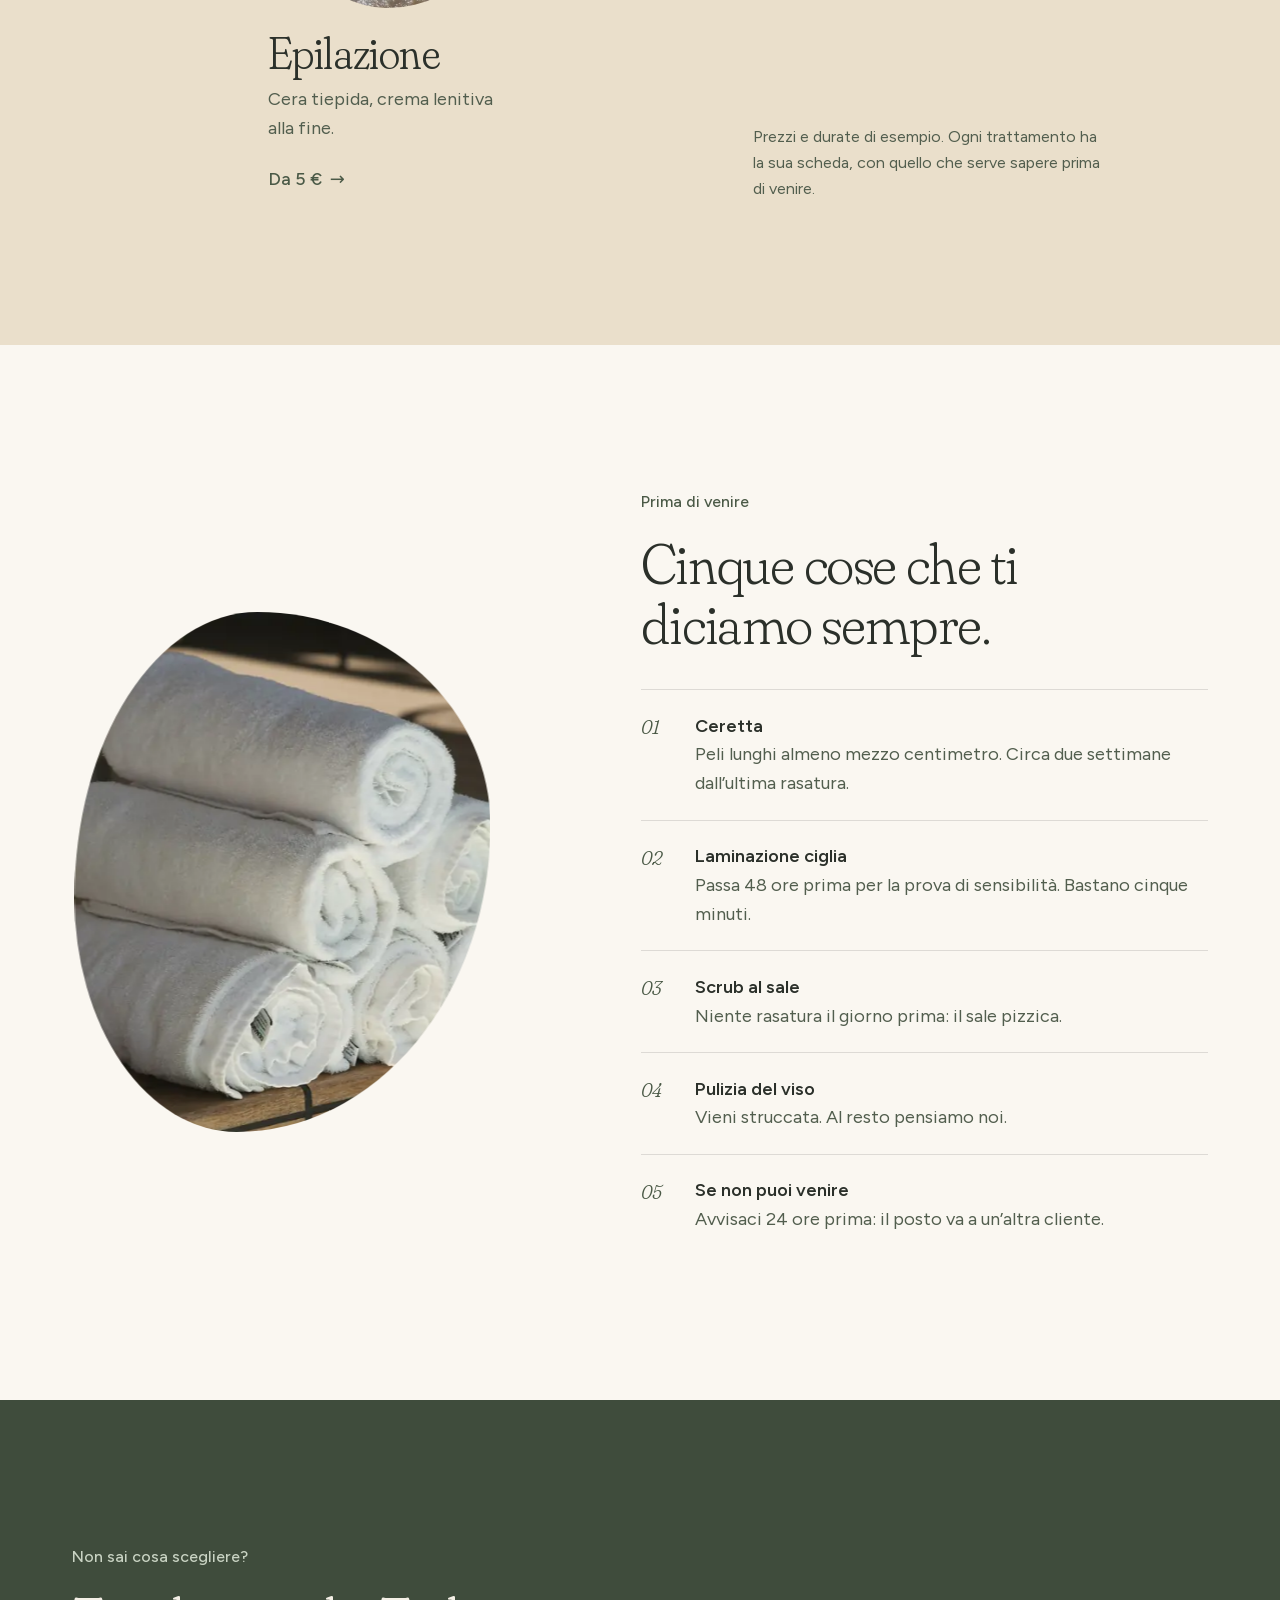
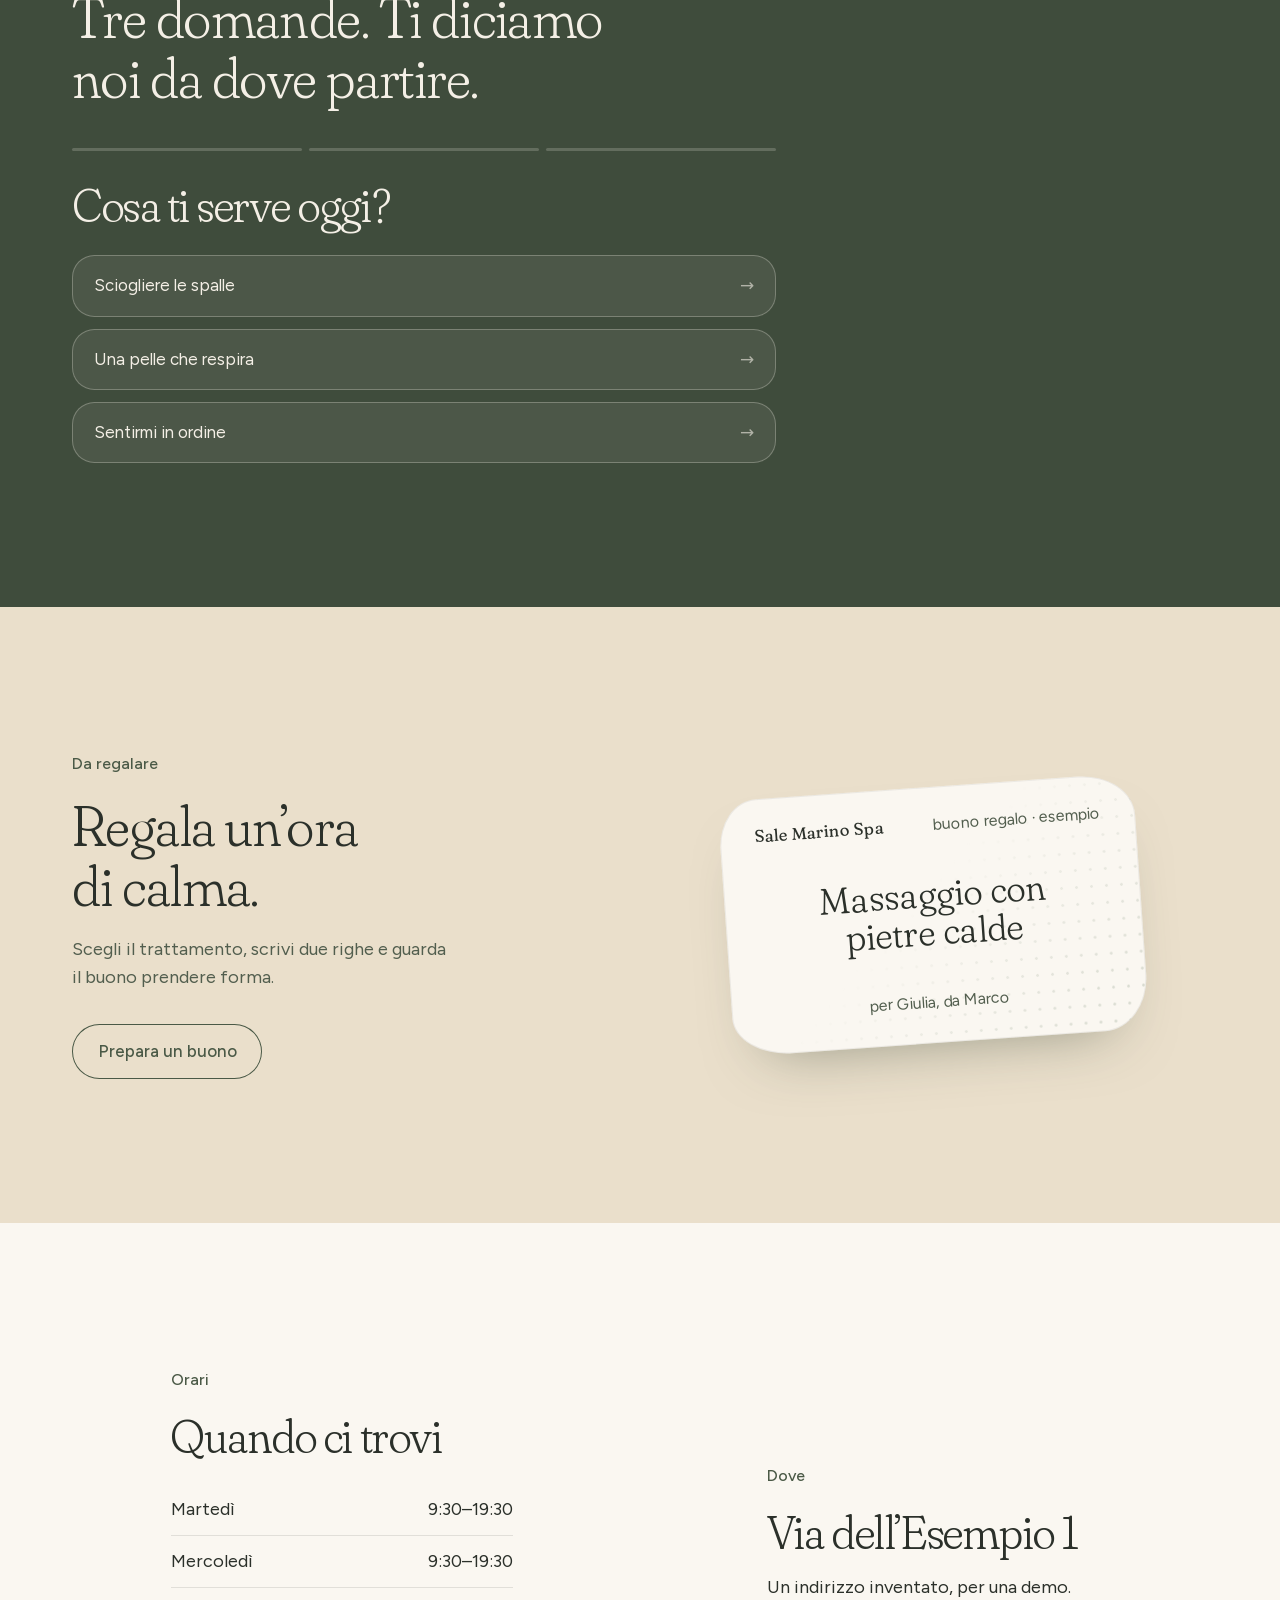
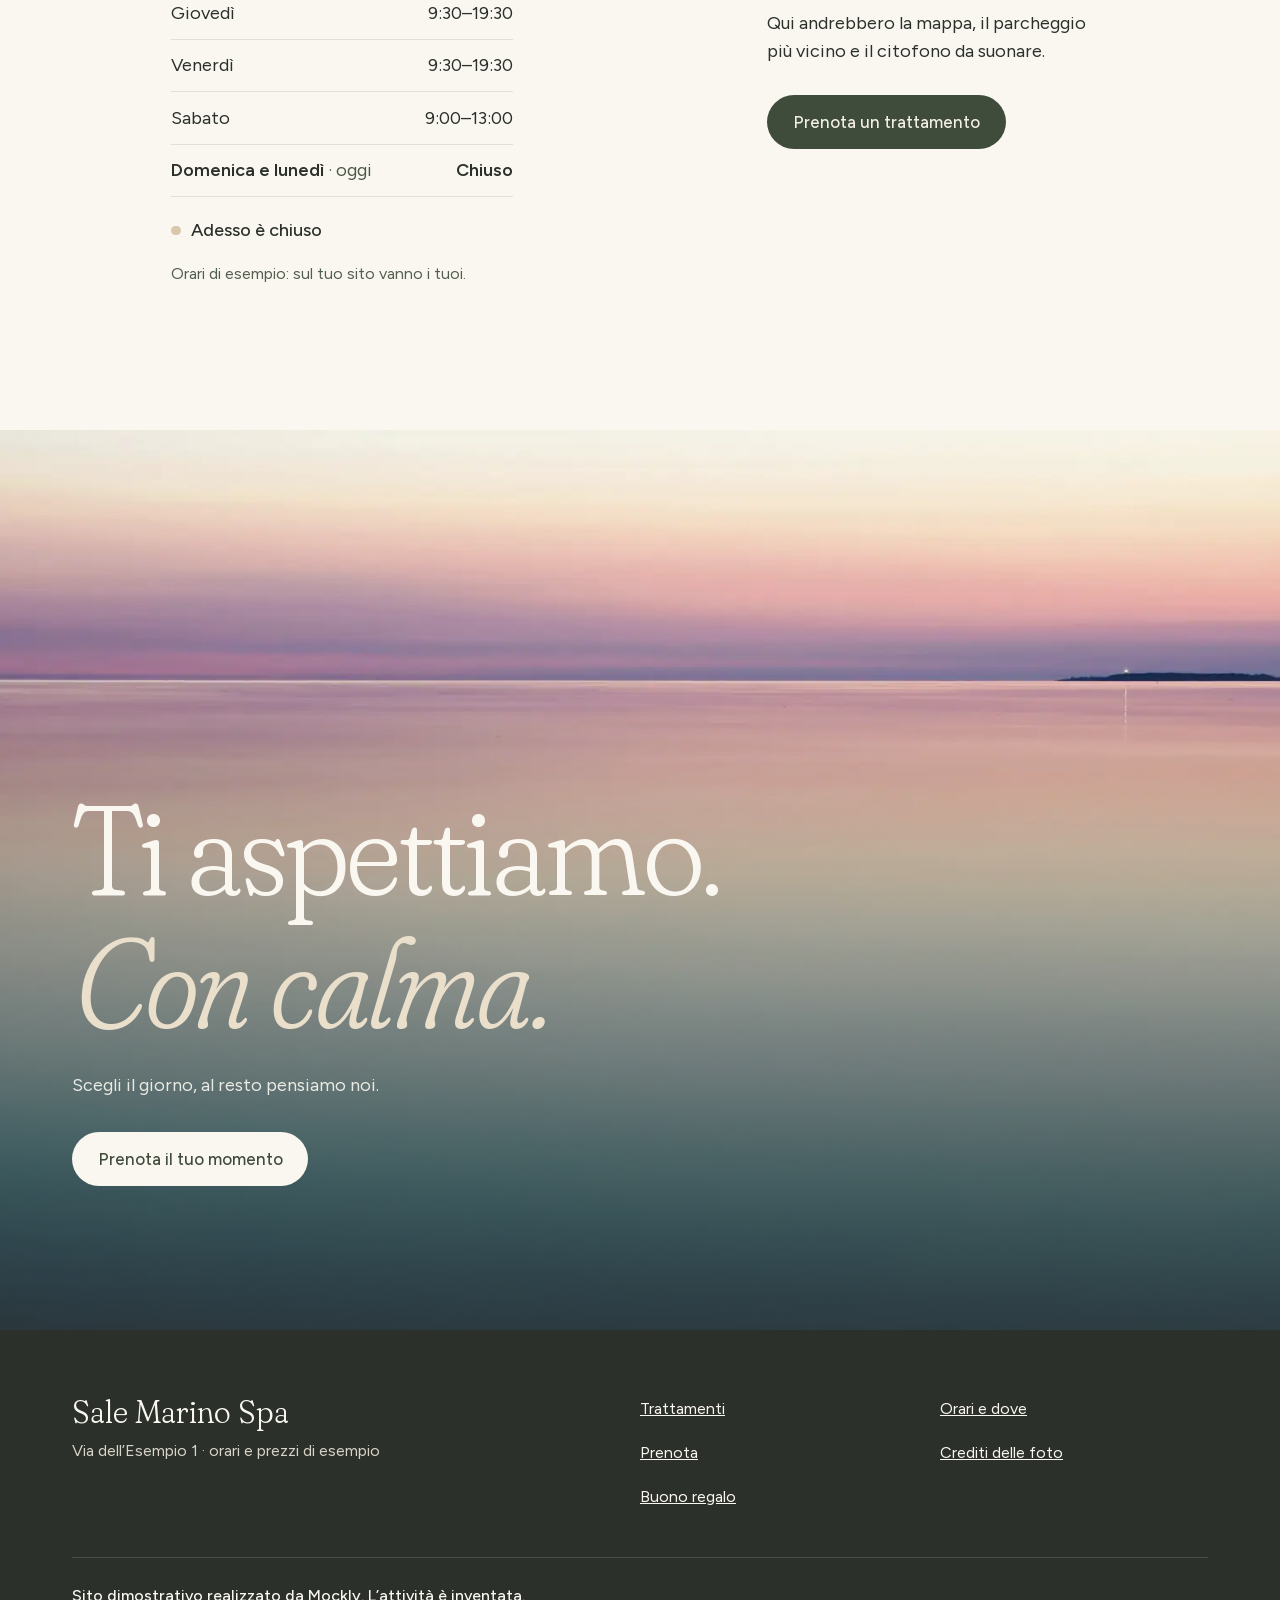
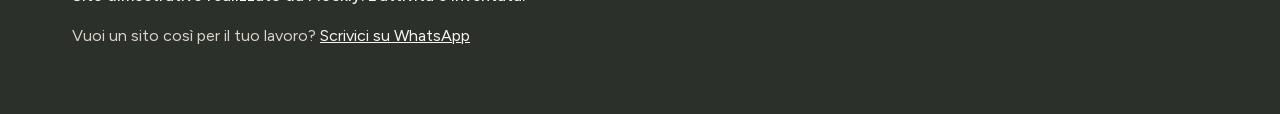
==== commit c985c25a: "Striscia 'Sito dimostrativo di Mockly' in cima a ogni pagina Co-Authored-By: Claude Opus 5.5 <norepl" ====
--- a/index.html
+++ b/index.html
@@ -23,6 +23,10 @@
   <script>document.documentElement.classList.add("js")</script>
 </head>
 <body>
+<!-- Striscia Mockly: dice che questo è un sito dimostrativo -->
+<div class="mockly-demo-bar" role="note"><p>Sito dimostrativo di Mockly per un centro estetico: l'attività è inventata. <a href="https://mockly.it/">Vuoi un sito così?</a></p></div>
+<script>(function(){var b=document.currentScript.previousElementSibling,h=[];function pad(){var c=getComputedStyle(document.body),t=parseFloat(c.paddingTop)||0;b.style.margin="-"+t+"px -"+(parseFloat(c.paddingRight)||0)+"px "+t+"px -"+(parseFloat(c.paddingLeft)||0)+"px";}function find(){pad();h=[].filter.call(document.body.querySelectorAll("*"),function(e){if(e===b||b.contains(e))return false;if(e.hasAttribute("data-mockly-bar"))return true;var s=getComputedStyle(e);if(s.position!=="fixed"||s.top!=="0px")return false;var r=e.getBoundingClientRect();if(r.height>20&&r.height<innerHeight*.5&&r.width>innerWidth*.5){e.setAttribute("data-mockly-bar","");return true;}return false;});move();}function move(){var t=Math.max(0,b.offsetHeight-scrollY)+"px";h.forEach(function(e){e.style.top=t;});}addEventListener("load",find);addEventListener("resize",find);addEventListener("scroll",move,{passive:true});if(document.readyState!=="loading")find();else document.addEventListener("DOMContentLoaded",find);})();</script>
+<style>.mockly-demo-bar{position:relative;z-index:1;margin:0;padding:8px 16px;background:#16174F;color:#fff;font:500 13px/1.45 system-ui,-apple-system,"Segoe UI",Roboto,sans-serif;text-align:center;letter-spacing:0}.mockly-demo-bar p{margin:0;color:inherit;font:inherit}.mockly-demo-bar a{color:#7FC8D8;font-weight:600;text-decoration:underline;text-underline-offset:2px}.mockly-demo-bar a:focus-visible{outline:2px solid #7FC8D8;outline-offset:2px}</style>
   <a class="skip" href="#contenuto">Vai al contenuto</a>
 
   <header class="top" data-header>
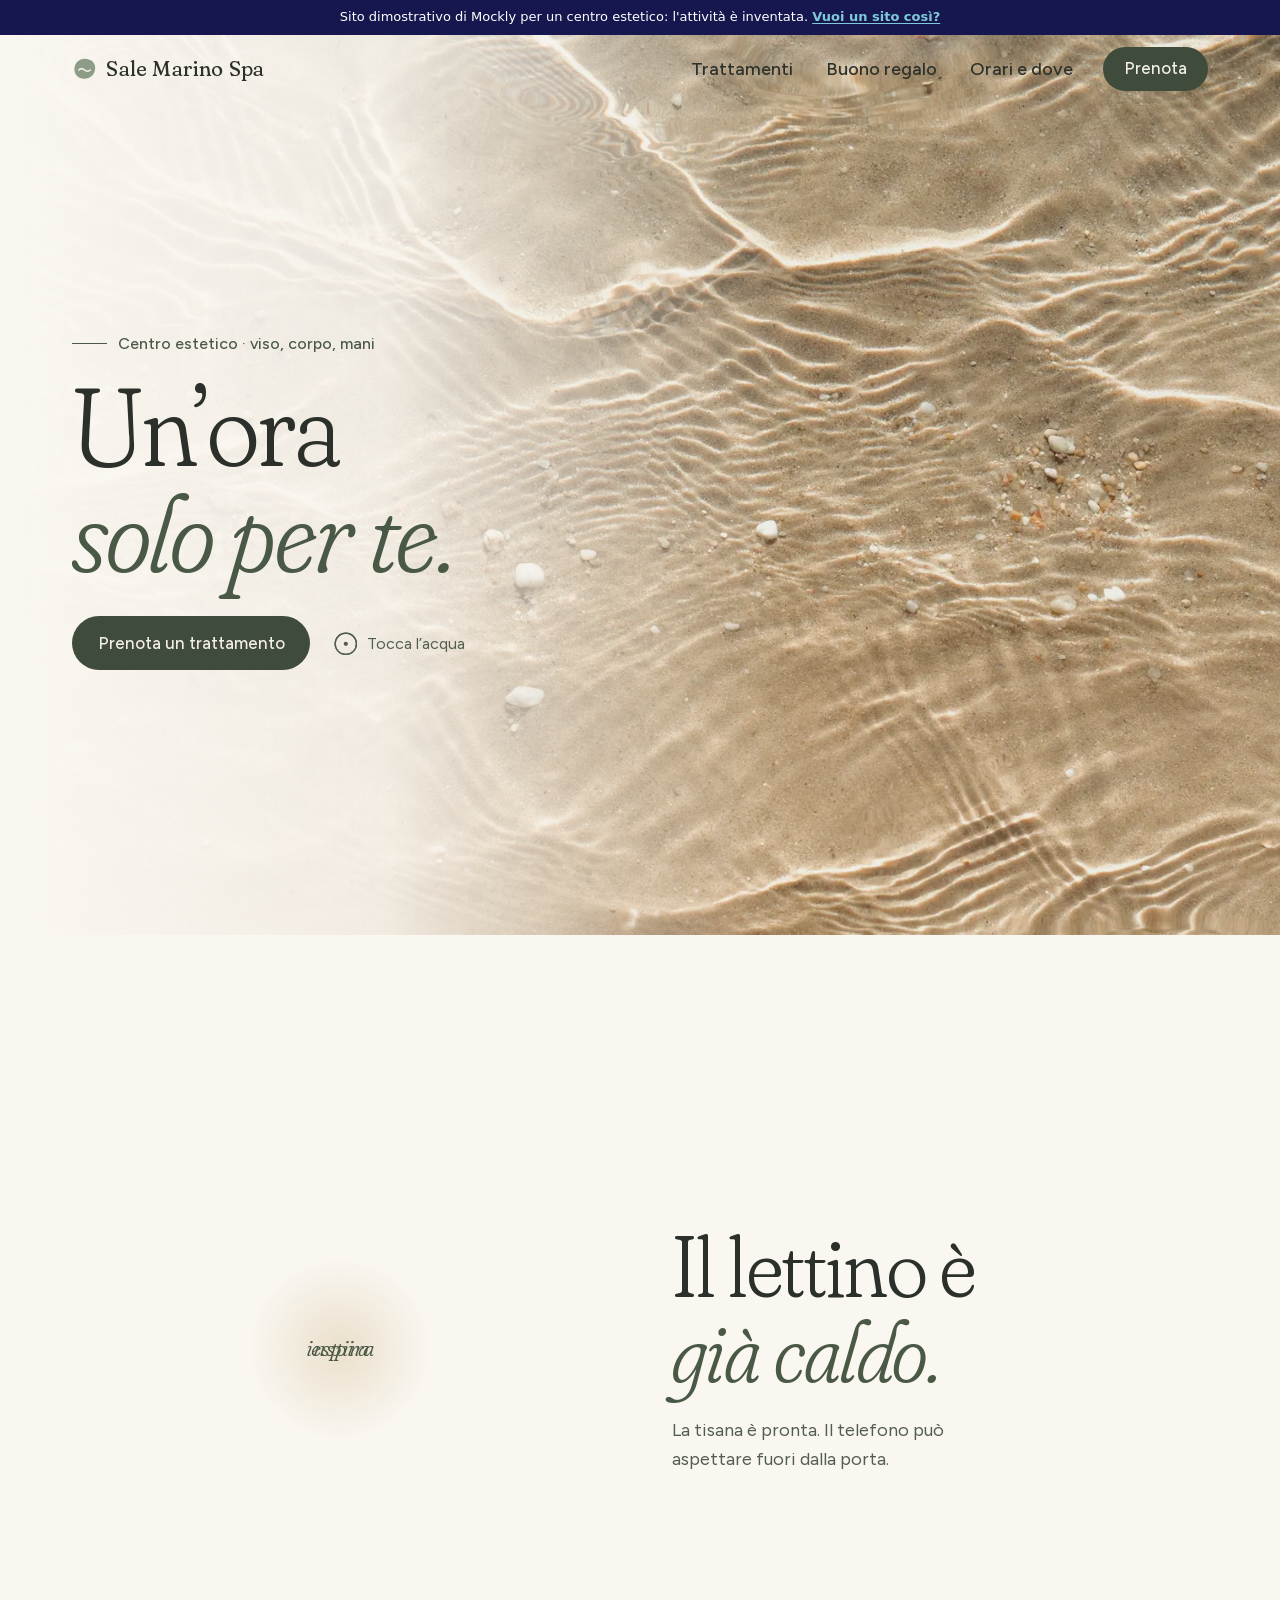
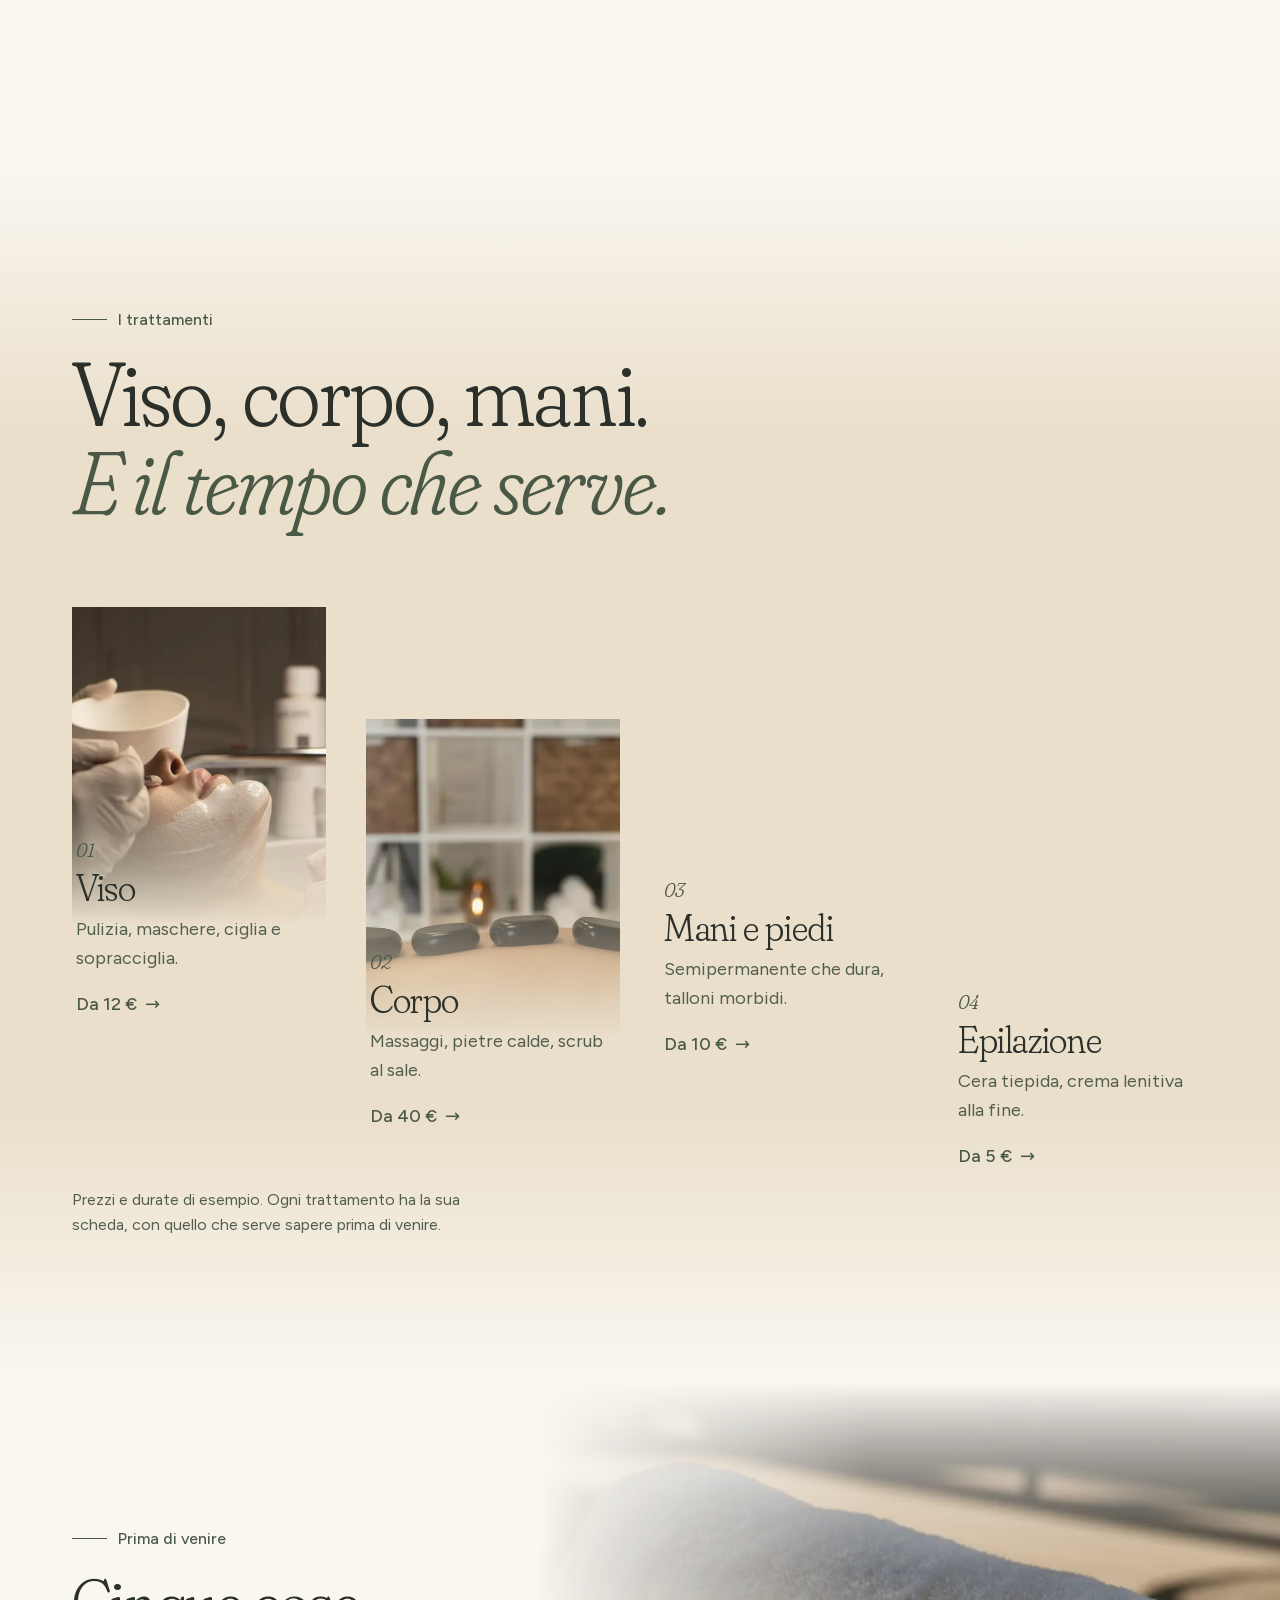
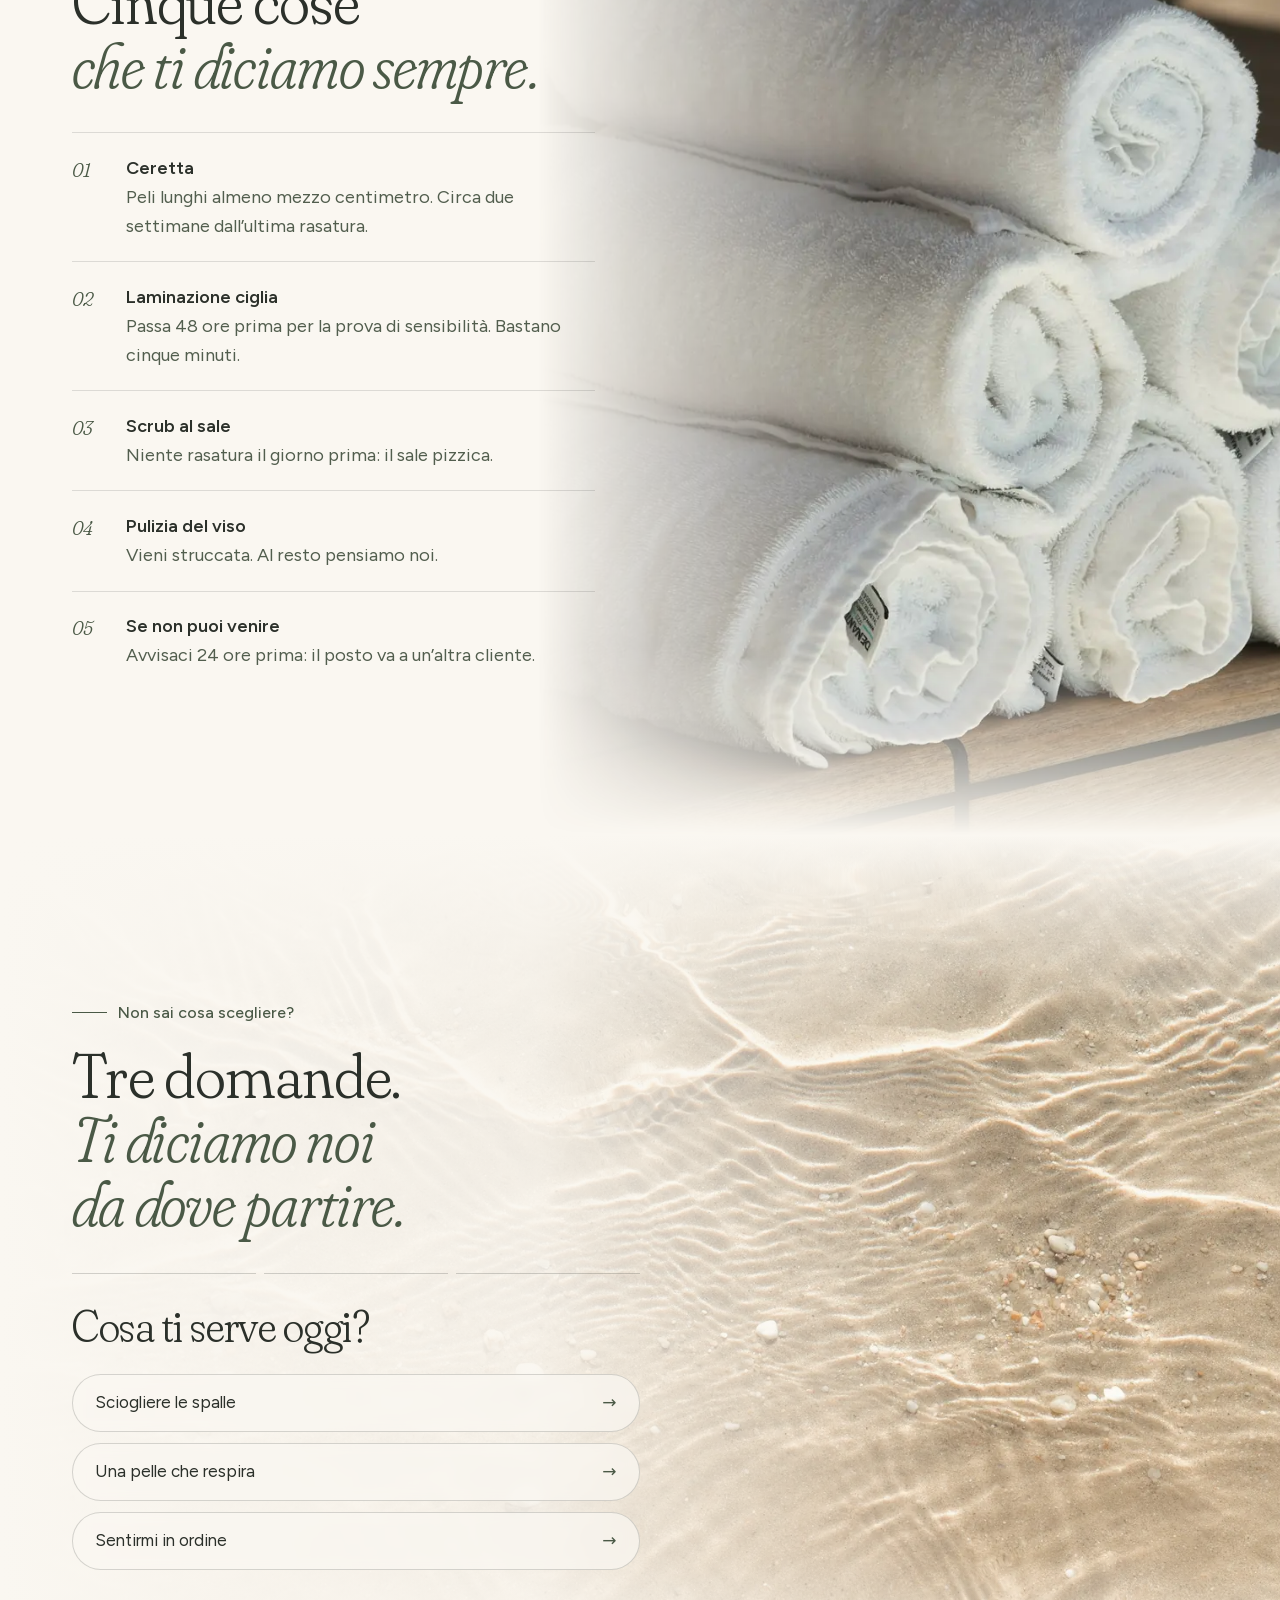
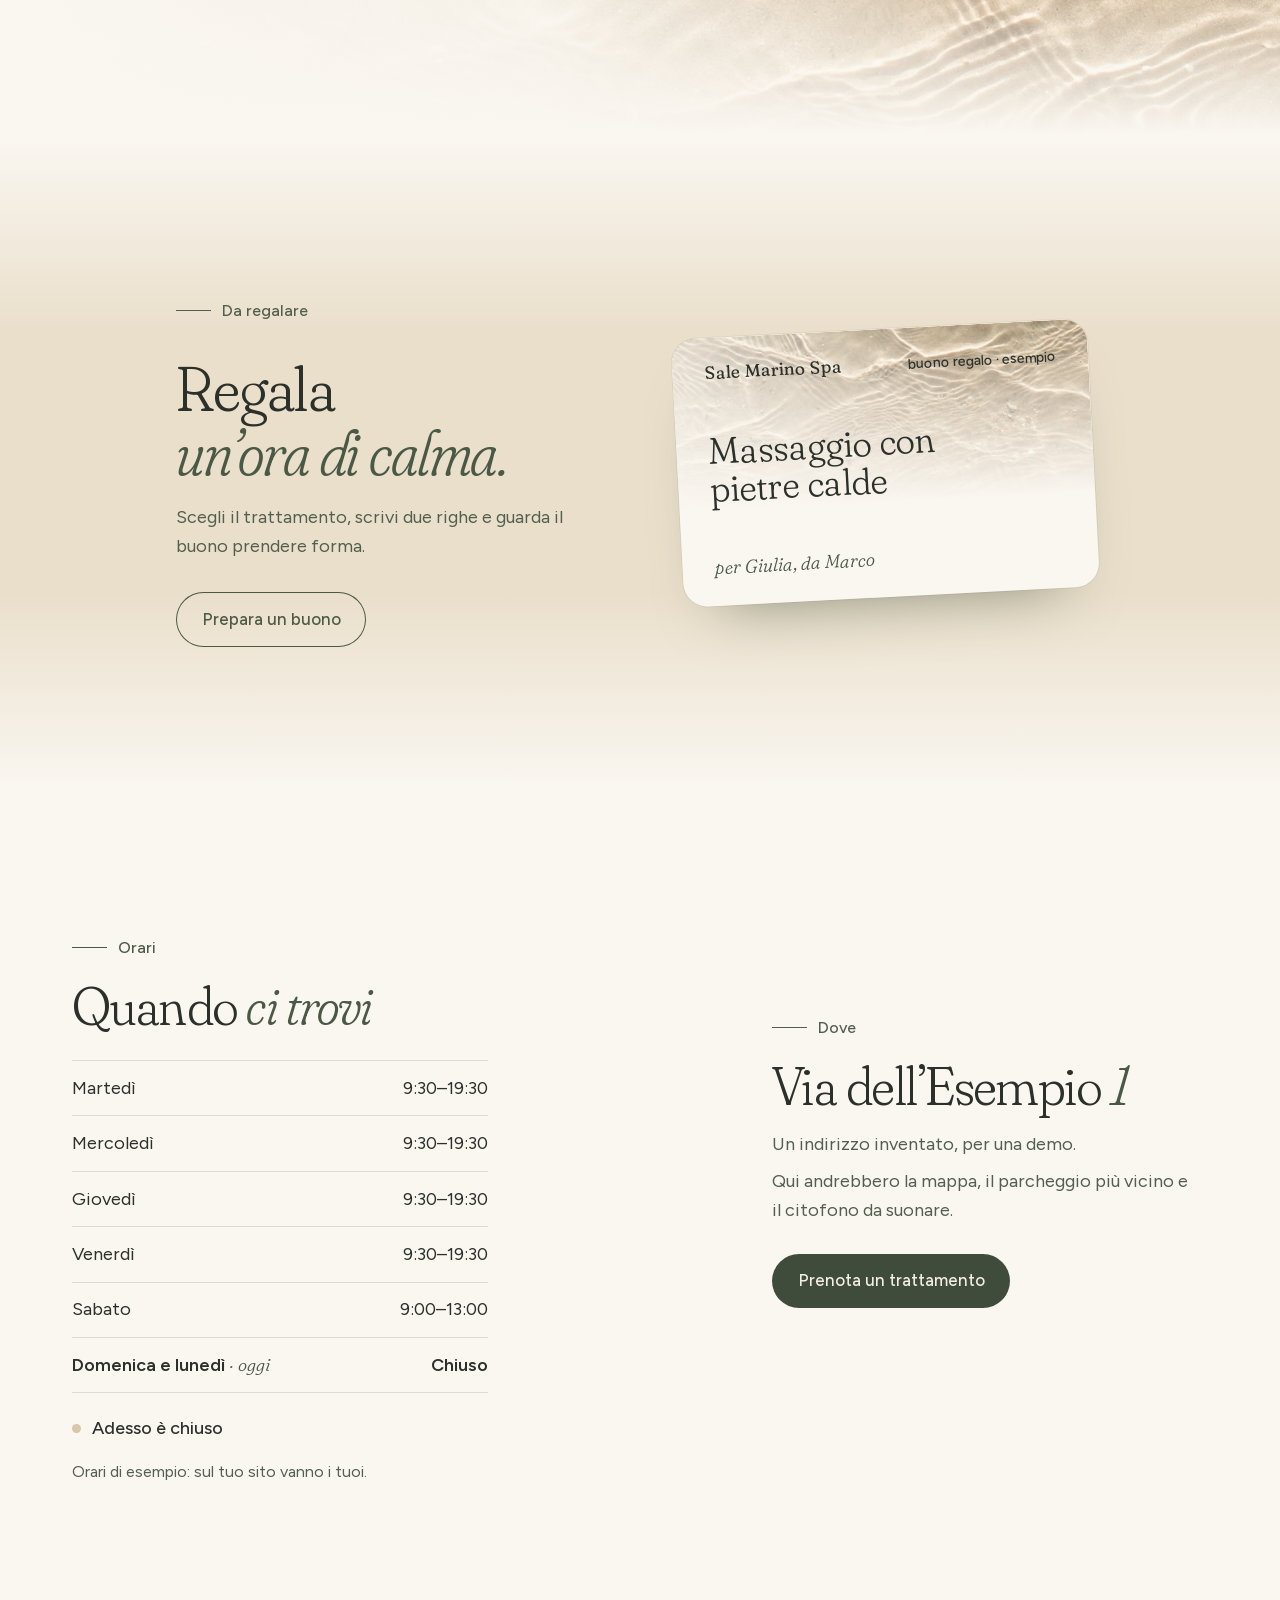
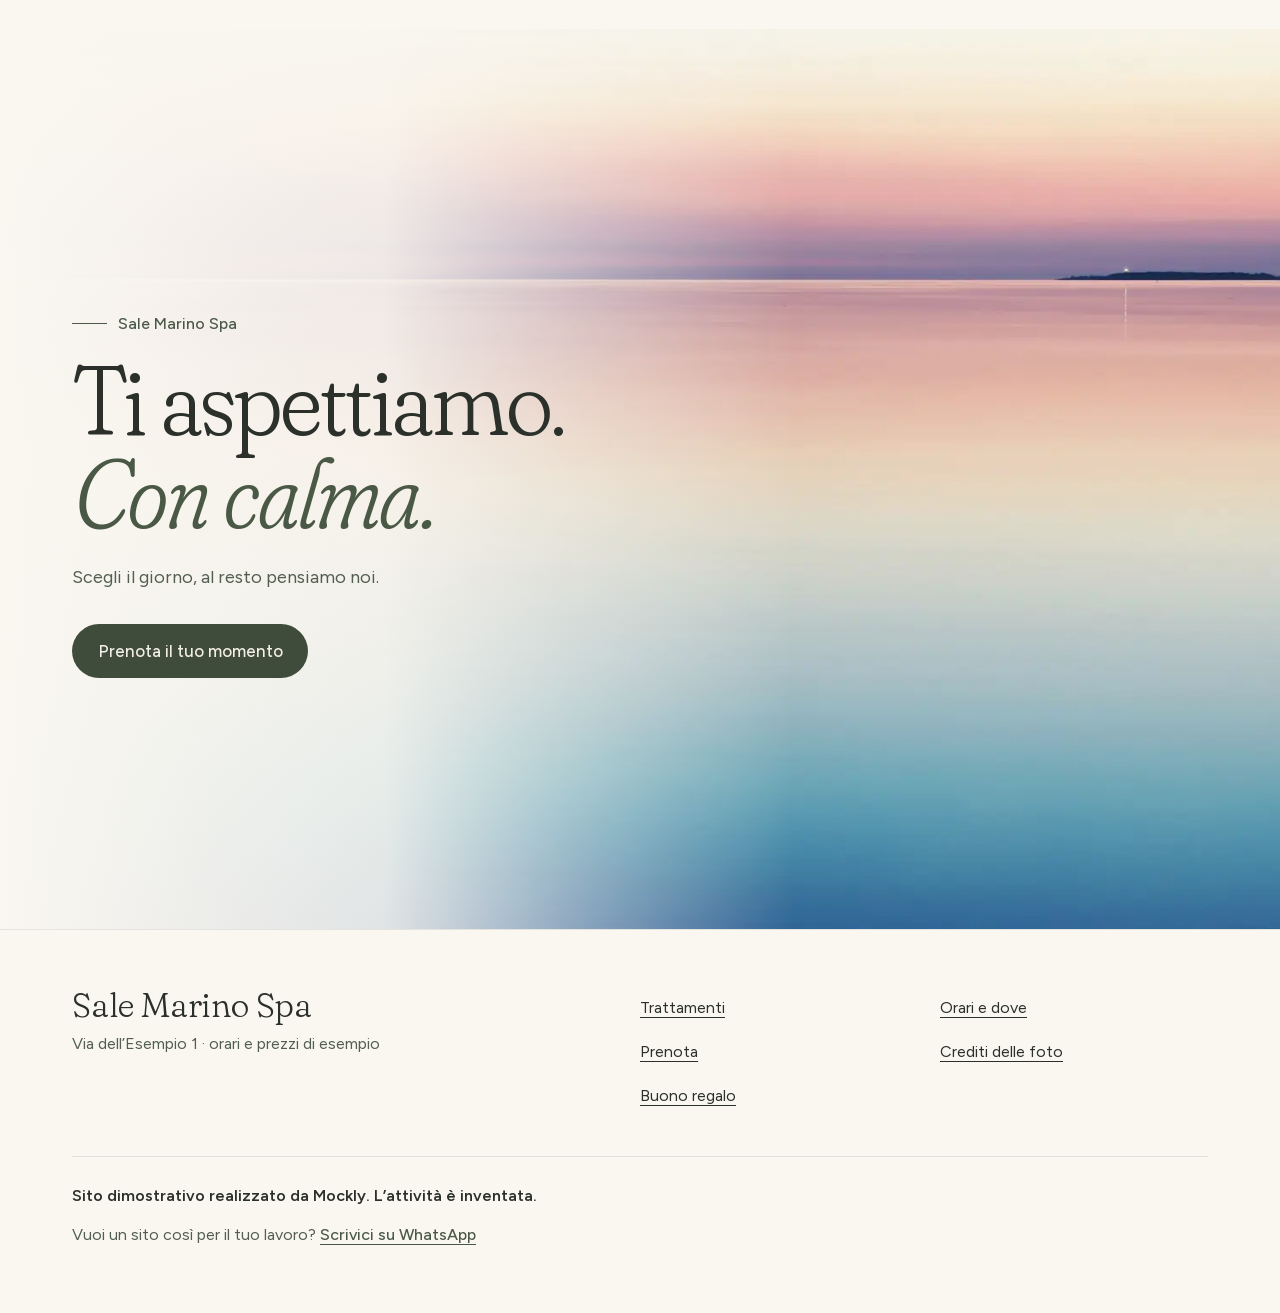
==== commit 6e5cf72b: "Altre sezioni e pagine con il linguaggio della prima schermata Foto senza bordi che si sciolgono nel" ====
--- a/index.html
+++ b/index.html
@@ -86,79 +86,90 @@
       </div>
     </section>
 
-    <!-- 2. Quasi vuota: si rallenta -->
+    <!-- 2. Quasi vuota: si rallenta, l'acqua continua a muoversi -->
     <section class="section breath" aria-labelledby="t-respiro">
-      <div class="breath__words" data-drift="-1">
-        <div data-reveal>
-          <h2 id="t-respiro">Il lettino è già caldo.</h2>
-          <p>La tisana è pronta. Il telefono può aspettare fuori dalla porta.</p>
-        </div>
-      </div>
-      <div class="breath__stone" aria-hidden="true">
+      <div class="breath__rings" aria-hidden="true">
+        <span class="breath__ring"></span><span class="breath__ring"></span><span class="breath__ring"></span>
         <span class="breath__cue"><span>inspira</span><span>espira</span></span>
       </div>
-    </section>
-
-    <!-- 3. Trattamenti: colonne strette che cambiano posto -->
-    <section class="section section--sand rituals" aria-labelledby="t-trattamenti">
+      <div class="breath__words" data-reveal>
+        <h2 id="t-respiro">Il lettino è <em>già caldo.</em></h2>
+        <p>La tisana è pronta. Il telefono può aspettare fuori dalla porta.</p>
+      </div>
+    </section>
+
+    <!-- 3. Trattamenti: foto senza bordi, il nome sale sulla sfumatura -->
+    <section class="section rituals" aria-labelledby="t-trattamenti">
       <div class="rituals__head" data-reveal>
-        <span class="label">I trattamenti</span>
-        <h2 id="t-trattamenti" class="title-l">Viso, corpo, mani. <span class="nowrap">E il tempo</span> che&nbsp;serve.</h2>
+        <p class="label">I trattamenti</p>
+        <h2 id="t-trattamenti" class="title-l">Viso, corpo, mani. <em>E il tempo che&nbsp;serve.</em></h2>
       </div>
       <ul class="rituals__list">
-        <li class="ritual" data-drift="1">
+        <li class="ritual">
           <a class="ritual__link" href="trattamenti.html#viso" data-reveal>
-            <figure class="ritual__photo pebble pebble--1">
-              <img src="assets/img/viso-480.webp" srcset="assets/img/viso-480.webp 480w, assets/img/viso-960.webp 960w" sizes="(min-width: 960px) 22vw, 19rem" width="480" height="600" loading="lazy" decoding="async" alt="Viso con una maschera bianca stesa con il pennello, occhi chiusi">
+            <figure class="ritual__photo photo photo--down">
+              <img src="assets/img/viso-480.webp" srcset="assets/img/viso-480.webp 480w, assets/img/viso-960.webp 960w" sizes="(min-width: 960px) 22vw, 22rem" width="480" height="600" loading="lazy" decoding="async" alt="Viso con una maschera bianca stesa con il pennello, occhi chiusi">
             </figure>
-            <h3 class="ritual__name">Viso</h3>
-            <p class="ritual__line">Pulizia, maschere, ciglia e sopracciglia.</p>
-            <span class="ritual__price">Da 12 €</span>
+            <div class="ritual__text">
+              <span class="ritual__num" aria-hidden="true">01</span>
+              <h3 class="ritual__name">Viso</h3>
+              <p class="ritual__line">Pulizia, maschere, ciglia e sopracciglia.</p>
+              <span class="ritual__price">Da 12 €</span>
+            </div>
           </a>
         </li>
-        <li class="ritual" data-drift="-1">
+        <li class="ritual">
           <a class="ritual__link" href="trattamenti.html#corpo" data-reveal>
-            <figure class="ritual__photo pebble pebble--2">
-              <img src="assets/img/corpo-480.webp" srcset="assets/img/corpo-480.webp 480w, assets/img/corpo-960.webp 960w" sizes="(min-width: 960px) 22vw, 19rem" width="480" height="600" loading="lazy" decoding="async" alt="Pietre di basalto calde allineate lungo la schiena">
+            <figure class="ritual__photo photo photo--down">
+              <img src="assets/img/corpo-480.webp" srcset="assets/img/corpo-480.webp 480w, assets/img/corpo-960.webp 960w" sizes="(min-width: 960px) 22vw, 22rem" width="480" height="600" loading="lazy" decoding="async" alt="Pietre di basalto calde allineate lungo la schiena">
             </figure>
-            <h3 class="ritual__name">Corpo</h3>
-            <p class="ritual__line">Massaggi, pietre calde, scrub al sale.</p>
-            <span class="ritual__price">Da 40 €</span>
+            <div class="ritual__text">
+              <span class="ritual__num" aria-hidden="true">02</span>
+              <h3 class="ritual__name">Corpo</h3>
+              <p class="ritual__line">Massaggi, pietre calde, scrub al sale.</p>
+              <span class="ritual__price">Da 40 €</span>
+            </div>
           </a>
         </li>
-        <li class="ritual" data-drift="1">
+        <li class="ritual">
           <a class="ritual__link" href="trattamenti.html#mani" data-reveal>
-            <figure class="ritual__photo pebble pebble--3">
-              <img src="assets/img/mani-480.webp" srcset="assets/img/mani-480.webp 480w, assets/img/mani-960.webp 960w" sizes="(min-width: 960px) 22vw, 19rem" width="480" height="600" loading="lazy" decoding="async" alt="Manicure in corso: un’estetista lima le unghie di una cliente">
+            <figure class="ritual__photo photo photo--down">
+              <img src="assets/img/mani-480.webp" srcset="assets/img/mani-480.webp 480w, assets/img/mani-960.webp 960w" sizes="(min-width: 960px) 22vw, 22rem" width="480" height="600" loading="lazy" decoding="async" alt="Manicure in corso: un’estetista lima le unghie di una cliente">
             </figure>
-            <h3 class="ritual__name">Mani e piedi</h3>
-            <p class="ritual__line">Semipermanente che dura, talloni morbidi.</p>
-            <span class="ritual__price">Da 10 €</span>
+            <div class="ritual__text">
+              <span class="ritual__num" aria-hidden="true">03</span>
+              <h3 class="ritual__name">Mani e piedi</h3>
+              <p class="ritual__line">Semipermanente che dura, talloni morbidi.</p>
+              <span class="ritual__price">Da 10 €</span>
+            </div>
           </a>
         </li>
-        <li class="ritual" data-drift="-1">
+        <li class="ritual">
           <a class="ritual__link" href="trattamenti.html#epilazione" data-reveal>
-            <figure class="ritual__photo pebble pebble--4">
-              <img src="assets/img/asciugamani-480.webp" srcset="assets/img/asciugamani-480.webp 480w, assets/img/asciugamani-960.webp 960w" sizes="(min-width: 960px) 22vw, 19rem" width="480" height="600" loading="lazy" decoding="async" alt="Asciugamani bianchi piegati sul lettino">
+            <figure class="ritual__photo photo photo--down">
+              <img src="assets/img/asciugamani-480.webp" srcset="assets/img/asciugamani-480.webp 480w, assets/img/asciugamani-960.webp 960w" sizes="(min-width: 960px) 22vw, 22rem" width="480" height="600" loading="lazy" decoding="async" alt="Asciugamani bianchi piegati sul lettino">
             </figure>
-            <h3 class="ritual__name">Epilazione</h3>
-            <p class="ritual__line">Cera tiepida, crema lenitiva alla fine.</p>
-            <span class="ritual__price">Da 5 €</span>
+            <div class="ritual__text">
+              <span class="ritual__num" aria-hidden="true">04</span>
+              <h3 class="ritual__name">Epilazione</h3>
+              <p class="ritual__line">Cera tiepida, crema lenitiva alla fine.</p>
+              <span class="ritual__price">Da 5 €</span>
+            </div>
           </a>
         </li>
         <li class="rituals__note" data-reveal>Prezzi e durate di esempio. Ogni trattamento ha la sua scheda, con quello che serve sapere prima di venire.</li>
       </ul>
     </section>
 
-    <!-- 4. Il mestiere: prima di venire -->
+    <!-- 4. Prima di venire: la foto si scioglie come l'acqua in alto -->
     <section class="section before" aria-labelledby="t-prima">
-      <figure class="before__photo pebble pebble--2" data-drift="1">
-        <img src="assets/img/rotoli-480.webp" srcset="assets/img/rotoli-480.webp 480w, assets/img/rotoli-960.webp 960w" sizes="(min-width: 960px) 26rem, 78vw" width="480" height="600" loading="lazy" decoding="async" alt="Asciugamani bianchi arrotolati, pronti sul lettino" data-reveal>
+      <figure class="before__photo photo" data-reveal>
+        <img src="assets/img/rotoli-960.webp" srcset="assets/img/rotoli-480.webp 480w, assets/img/rotoli-960.webp 960w" sizes="(min-width: 960px) 58vw, 100vw" width="480" height="600" loading="lazy" decoding="async" alt="Asciugamani bianchi arrotolati, pronti sul lettino">
       </figure>
-      <div>
+      <div class="before__text">
         <div data-reveal>
-          <span class="label">Prima di venire</span>
-          <h2 id="t-prima" class="title-m">Cinque cose che ti diciamo sempre.</h2>
+          <p class="label">Prima di venire</p>
+          <h2 id="t-prima" class="title-m">Cinque cose <em>che ti diciamo sempre.</em></h2>
         </div>
         <ol class="before__list">
           <li data-reveal><div><strong>Ceretta</strong> <span>Peli lunghi almeno mezzo centimetro. Circa due settimane dall’ultima rasatura.</span></div></li>
@@ -170,11 +181,14 @@
       </div>
     </section>
 
-    <!-- 5. Da toccare: tre domande -->
-    <section class="section deep" id="consiglio" aria-labelledby="t-quiz">
+    <!-- 5. Da toccare: tre domande, sull'acqua -->
+    <section class="section quiz-sec" id="consiglio" aria-labelledby="t-quiz">
+      <div class="quiz-sec__water" aria-hidden="true">
+        <img src="assets/img/acqua-900.webp" srcset="assets/img/acqua-900.webp 900w, assets/img/acqua-1600.webp 1600w" sizes="100vw" width="900" height="600" loading="lazy" decoding="async" alt="">
+      </div>
       <div class="quiz" data-quiz>
-        <span class="label">Non sai cosa scegliere?</span>
-        <h2 id="t-quiz" class="title-m">Tre domande. Ti diciamo noi da dove partire.</h2>
+        <p class="label">Non sai cosa scegliere?</p>
+        <h2 id="t-quiz" class="title-m">Tre domande. <em>Ti diciamo noi da dove partire.</em></h2>
         <div class="quiz__progress" aria-hidden="true"><span></span><span></span><span></span></div>
         <div data-quiz-steps>
           <div class="quiz__step" data-step="0">
@@ -208,28 +222,28 @@
       </div>
     </section>
 
-    <!-- 6. Buono regalo -->
-    <section class="section section--sand gift" aria-labelledby="t-buono">
+    <!-- 6. Buono regalo: una piccola prima schermata da regalare -->
+    <section class="section gift" aria-labelledby="t-buono">
       <div class="gift__text" data-reveal>
-        <span class="label">Da regalare</span>
-        <h2 id="t-buono" class="title-m">Regala un’ora di calma.</h2>
+        <p class="label">Da regalare</p>
+        <h2 id="t-buono" class="title-m">Regala <em>un’ora di calma.</em></h2>
         <p>Scegli il trattamento, scrivi due righe e guarda il buono prendere forma.</p>
         <a class="btn btn--ghost" href="prenota.html#buono">Prepara un buono</a>
       </div>
       <div class="gift__card" data-drift="1">
-      <div class="voucher" aria-hidden="true" data-reveal>
-        <p class="voucher__top"><b>Sale Marino Spa</b><span>buono regalo · esempio</span></p>
-        <p class="voucher__what">Massaggio con pietre calde</p>
-        <p class="voucher__who">per Giulia, da Marco</p>
-      </div>
+        <div class="voucher" aria-hidden="true" data-reveal>
+          <p class="voucher__top"><b>Sale Marino Spa</b><span>buono regalo · esempio</span></p>
+          <p class="voucher__what">Massaggio con pietre calde</p>
+          <p class="voucher__who">per Giulia, da Marco</p>
+        </div>
       </div>
     </section>
 
     <!-- 7. Orari e dove -->
     <section class="section info" id="orari" aria-labelledby="t-orari">
       <div data-reveal>
-        <span class="label">Orari</span>
-        <h2 id="t-orari">Quando ci trovi</h2>
+        <p class="label">Orari</p>
+        <h2 id="t-orari">Quando <em>ci trovi</em></h2>
         <ul class="hours" data-hours>
           <li data-day="2"><span>Martedì</span><span>9:30–19:30</span></li>
           <li data-day="3"><span>Mercoledì</span><span>9:30–19:30</span></li>
@@ -242,22 +256,23 @@
         <p class="note">Orari di esempio: sul tuo sito vanno i tuoi.</p>
       </div>
       <div class="where" data-reveal>
-        <span class="label">Dove</span>
-        <h2>Via dell’Esempio 1</h2>
+        <p class="label">Dove</p>
+        <h2>Via dell’Esempio <em>1</em></h2>
         <p>Un indirizzo inventato, per una demo.</p>
         <p>Qui andrebbero la mappa, il parcheggio più vicino e il citofono da suonare.</p>
         <a class="btn" href="prenota.html">Prenota un trattamento</a>
       </div>
     </section>
 
-    <!-- 8. Finale -->
+    <!-- 8. Finale: la prima schermata, al tramonto -->
     <section class="finale" data-finale aria-labelledby="t-fine">
       <div class="finale__photo">
         <img src="assets/img/tramonto-800.webp" srcset="assets/img/tramonto-800.webp 800w, assets/img/tramonto-1600.webp 1600w, assets/img/tramonto-2400.webp 2400w" sizes="100vw" width="800" height="526" loading="lazy" decoding="async" alt="Mare calmo all’ora del tramonto, rosa e azzurro">
       </div>
-      <h2 id="t-fine">Ti aspettiamo. <em>Con calma.</em></h2>
-      <p>Scegli il giorno, al resto pensiamo noi.</p>
-      <div><a class="btn btn--light" href="prenota.html">Prenota il tuo momento</a></div>
+      <p class="label" data-reveal>Sale Marino Spa</p>
+      <h2 id="t-fine" data-reveal>Ti aspettiamo. <em>Con calma.</em></h2>
+      <p data-reveal>Scegli il giorno, al resto pensiamo noi.</p>
+      <div data-reveal><a class="btn" href="prenota.html">Prenota il tuo momento</a></div>
     </section>
   </main>
 
--- a/assets/css/style.css
+++ b/assets/css/style.css
@@ -1,5 +1,5 @@
 /* Sale Marino Spa — demo di Mockly
-   Idea: calma. Sale, sassi levigati, acqua bassa. Le foto hanno la forma di un sasso. */
+   Idea: calma. Acqua bassa sulla sabbia. Le foto non hanno bordi: si sciolgono nel bianco caldo. */
 
 @font-face {
   font-family: "Fraunces";
@@ -288,14 +288,6 @@
 .dock.is-hidden { transform: translateY(140%); opacity: 0; pointer-events: none; }
 @media (min-width: 60em) { .dock { display: none; } }
 
-/* ---------- Forme a sasso ---------- */
-.pebble { margin: 0; overflow: hidden; background: var(--sand); }
-.pebble img { width: 100%; height: 100%; object-fit: cover; }
-.pebble--1 { border-radius: 58% 42% 47% 53% / 46% 52% 48% 54%; }
-.pebble--2 { border-radius: 44% 56% 61% 39% / 55% 41% 59% 45%; }
-.pebble--3 { border-radius: 51% 49% 38% 62% / 42% 58% 42% 58%; }
-.pebble--4 { border-radius: 63% 37% 54% 46% / 52% 47% 53% 48%; }
-
 /* ---------- Prima schermata ---------- */
 .hero {
   position: relative;
@@ -369,286 +361,426 @@
 .js .is-entered .enter:nth-child(2) { transition-delay: .18s; }
 .js .is-entered .enter:nth-child(3) { transition-delay: .36s; }
 
+
 /* ---------- Comparse e spostamenti ---------- */
 .js [data-reveal] { opacity: 0; transform: translateY(26px); }
 .js [data-reveal].is-in { opacity: 1; transform: none; transition: opacity 1.2s ease, transform 1.4s var(--slow); }
 [data-drift] { will-change: transform; }
 
-/* ---------- Sezioni ---------- */
+/* ---------- Il linguaggio della prima schermata, per tutto il resto ----------
+   1. Le foto non hanno bordi: si sciolgono nel bianco caldo (maschere e veli).
+   2. Etichetta con il trattino sottile, come "Centro estetico · viso, corpo, mani".
+   3. Titoli in Fraunces leggero, la seconda parte in corsivo salvia.
+   4. Il cerchio d'acqua che si allarga è l'unico ornamento. */
+
 .section { padding: clamp(5.5rem, 16vh, 10rem) var(--pad); position: relative; }
-.section--sand { background: var(--sand); }
 .label {
-  display: block;
+  display: flex;
+  align-items: center;
+  gap: .7rem;
   font-size: 1rem;
   font-weight: 500;
   color: var(--sage-ink);
-  margin-bottom: 1.2rem;
-}
-.title-l { font-size: clamp(2.5rem, 10vw, 5.4rem); }
-.title-m { font-size: clamp(2rem, 7.5vw, 3.6rem); }
-.lead { font-size: clamp(1.15rem, 3.6vw, 1.35rem); color: var(--muted); }
-
-/* Schermata quasi vuota: il respiro */
+  margin: 0 0 1.1rem;
+}
+.label::before { content: ""; width: 2.2rem; height: 1px; background: currentColor; flex: none; }
+h2 em, h3 em, .page-head h1 em { color: var(--sage-ink); }
+.title-l { font-size: clamp(2.6rem, 11vw, 5.6rem); line-height: .98; }
+.title-m { font-size: clamp(2.2rem, 8.4vw, 4rem); line-height: 1; }
+.title-l em, .title-m em { display: block; }
+.lead { font-size: clamp(1.125rem, 3.6vw, 1.3rem); color: var(--muted); }
+
+/* Foto che si scioglie: nessun bordo, il bianco se la porta via */
+.photo { margin: 0; position: relative; overflow: hidden; background: transparent; }
+.photo img { width: 100%; height: 100%; object-fit: cover; }
+.photo--down { -webkit-mask-image: linear-gradient(to bottom, #000 52%, transparent 100%); mask-image: linear-gradient(to bottom, #000 52%, transparent 100%); }
+.photo--soft {
+  -webkit-mask-image: radial-gradient(ellipse 66% 62% at 50% 46%, #000 50%, transparent 100%);
+  mask-image: radial-gradient(ellipse 66% 62% at 50% 46%, #000 50%, transparent 100%);
+}
+.js .photo[data-reveal] img { transform: scale(1.08); }
+.js .photo[data-reveal].is-in img { transform: none; transition: transform 2.8s var(--slow); }
+
+/* Il cerchio d'acqua, come in "Tocca l'acqua" */
+.ripple-ring {
+  position: absolute;
+  border-radius: 50%;
+  border: 1px solid currentColor;
+  pointer-events: none;
+  transform: translate(-50%, -50%) scale(.2);
+  opacity: .7;
+  animation: ring-out .9s ease-out forwards;
+}
+@keyframes ring-out { to { transform: translate(-50%, -50%) scale(1); opacity: 0; } }
+
+/* ---------- 2. Respiro: cerchi d'acqua che si allargano ---------- */
 .breath {
   min-height: 92svh;
   display: grid;
   align-content: center;
-  gap: 3rem;
-}
-.breath__words { max-width: var(--narrow); margin-left: auto; }
-.breath__words h2 { font-size: clamp(2.6rem, 11vw, 5rem); }
-.breath__words p { margin-top: 1.4rem; color: var(--muted); }
-.breath__stone {
+  gap: clamp(2.5rem, 8vh, 4rem);
+}
+.breath__rings {
   position: relative;
-  width: min(48vw, 15rem);
-  aspect-ratio: 1.18;
+  width: min(72vw, 22rem);
+  aspect-ratio: 1;
   justify-self: start;
   display: grid;
   place-items: center;
-}
-.breath__stone::before {
+  color: var(--sage);
+}
+.breath__rings::before {
   content: "";
   position: absolute;
+  inset: 26%;
+  border-radius: 50%;
+  background: radial-gradient(circle, var(--sand) 0%, rgba(234, 223, 203, 0) 70%);
+  animation: breathe 10s ease-in-out infinite;
+}
+.breath__ring {
+  position: absolute;
   inset: 0;
-  background: var(--sage-soft);
-  border-radius: 58% 42% 52% 48% / 50% 46% 54% 50%;
-  animation: breathe 10s ease-in-out infinite;
-}
-.breath__cue { position: relative; font-family: var(--serif); font-style: italic; font-weight: 300; font-size: 1.35rem; color: var(--sage-ink); display: grid; }
+  border-radius: 50%;
+  border: 1px solid currentColor;
+  animation: ring 10s ease-out infinite;
+  opacity: 0;
+}
+.breath__ring:nth-child(2) { animation-delay: 3.33s; }
+.breath__ring:nth-child(3) { animation-delay: 6.66s; }
+@keyframes ring { 0% { transform: scale(.25); opacity: 0; } 12% { opacity: .9; } 100% { transform: scale(1); opacity: 0; } }
+@keyframes breathe { 0%, 100% { transform: scale(.8); } 40% { transform: scale(1.12); } }
+.breath__cue { position: relative; font-family: var(--serif); font-style: italic; font-weight: 300; font-size: 1.4rem; color: var(--sage-ink); display: grid; }
 .breath__cue span { grid-area: 1 / 1; text-align: center; }
 .breath__cue span:first-child { animation: cue-in 10s ease-in-out infinite; }
 .breath__cue span:last-child { animation: cue-out 10s ease-in-out infinite; }
-@keyframes breathe { 0%, 100% { transform: scale(.82); } 40% { transform: scale(1.04); } }
 @keyframes cue-in { 0%, 34% { opacity: 1; } 40%, 94% { opacity: 0; } 100% { opacity: 1; } }
 @keyframes cue-out { 0%, 34% { opacity: 0; } 40%, 94% { opacity: 1; } 100% { opacity: 0; } }
+.breath__words { max-width: 26rem; justify-self: end; }
+.breath__words h2 { font-size: clamp(2.6rem, 11vw, 5.4rem); line-height: .98; }
+.breath__words h2 em { display: block; }
+.breath__words p { margin-top: 1.4rem; color: var(--muted); max-width: 21rem; }
+@media (prefers-reduced-motion: reduce) {
+  .breath__ring { opacity: .5; }
+  .breath__ring:nth-child(1) { transform: scale(.45); }
+  .breath__ring:nth-child(2) { transform: scale(.72); }
+  .breath__ring:nth-child(3) { transform: scale(1); }
+  .breath__cue span:last-child { display: none; }
+}
 @media (min-width: 60em) {
   .breath { grid-template-columns: 1fr 1fr; align-items: center; }
-  .breath__stone { width: 20rem; justify-self: center; order: -1; }
-  .breath__words { margin: 0; }
-}
-
-/* Trattamenti in home: colonne strette che cambiano posto */
-.rituals__head { max-width: 30rem; }
-.rituals__list { list-style: none; margin: clamp(3.5rem, 10vh, 6rem) 0 0; padding: 0; display: grid; gap: clamp(4rem, 12vh, 7.5rem); }
-.ritual { width: min(76%, 19rem); }
-.ritual:nth-child(1) { margin-right: auto; }
-.ritual:nth-child(2) { margin-left: auto; }
-.ritual:nth-child(3) { margin-left: 12%; }
-.ritual:nth-child(4) { margin-left: auto; margin-right: 4%; }
+  .breath__rings { width: min(30vw, 26rem); justify-self: center; }
+  .breath__words { justify-self: start; }
+}
+
+/* ---------- 3. Trattamenti in home ---------- */
+.rituals { background: linear-gradient(to bottom, var(--white) 0%, var(--sand) 22%, var(--sand) 78%, var(--white) 100%); }
+.rituals__head { max-width: 46rem; }
+.rituals__list { list-style: none; margin: clamp(3rem, 9vh, 5.5rem) 0 0; padding: 0; display: grid; gap: clamp(3.5rem, 10vh, 6rem); }
+.ritual { width: min(84%, 22rem); }
+.ritual:nth-child(odd) { margin-right: auto; }
+.ritual:nth-child(even) { margin-left: auto; }
 .ritual__link { display: block; text-decoration: none; -webkit-tap-highlight-color: transparent; }
-.ritual__photo { aspect-ratio: 4 / 5; transition: transform .8s var(--slow); }
-.ritual__photo img { transition: transform 1.2s var(--slow); }
-.ritual__link:hover .ritual__photo img { transform: scale(1.05); }
-.ritual__link:active .ritual__photo { transform: scale(.98); transition-duration: .12s; }
-.ritual__name { font-size: clamp(2rem, 8vw, 2.8rem); margin-top: 1.4rem; }
+.ritual__photo { aspect-ratio: 4 / 5; }
+.ritual__photo img { transition: transform 1.4s var(--slow); }
+.ritual__link:hover .ritual__photo img { transform: scale(1.04); }
+.ritual__text { position: relative; margin-top: -5.5rem; padding: 0 .25rem; }
+.ritual__num { font-family: var(--serif); font-style: italic; font-weight: 300; color: var(--sage-ink); font-size: 1.15rem; }
+.ritual__name { font-size: clamp(2.4rem, 10vw, 3.2rem); margin-top: .1rem; }
 .ritual__line { color: var(--muted); margin-top: .5rem; }
-.ritual__price { display: inline-flex; align-items: center; gap: .5rem; margin-top: .9rem; font-weight: 500; color: var(--sage-ink); min-height: 2.75rem; }
+.ritual__price { display: inline-flex; align-items: center; gap: .5rem; margin-top: .6rem; font-weight: 500; color: var(--sage-ink); min-height: 2.75rem; }
 .ritual__price::after { content: "→"; transition: transform .3s var(--slow); }
 .ritual__link:hover .ritual__price::after { transform: translateX(5px); }
-.rituals__note { margin-top: 4rem; color: var(--muted); font-size: 1rem; max-width: 26rem; }
-@media (min-width: 60em) {
-  .rituals__head { max-width: 46rem; }
-  .rituals__list { grid-template-columns: repeat(12, 1fr); gap: 3rem 2rem; }
+.ritual__link:active .ritual__photo { opacity: .85; }
+.rituals__note { color: var(--muted); font-size: 1rem; max-width: 26rem; }
+@media (min-width: 60em) {
+  .rituals__list { grid-template-columns: repeat(4, 1fr); gap: 2.5rem; align-items: start; }
   .ritual { width: auto; margin: 0 !important; }
-  .ritual:nth-child(1) { grid-column: 1 / span 3; }
-  .ritual:nth-child(2) { grid-column: 5 / span 3; margin-top: 10rem !important; }
-  .ritual:nth-child(3) { grid-column: 9 / span 3; margin-top: 3rem !important; }
-  .ritual:nth-child(4) { grid-column: 3 / span 3; margin-top: -4rem !important; }
-  .rituals__note { grid-column: 8 / span 4; align-self: end; margin: 0; }
-}
-
-/* Prima di venire */
-.before { display: grid; gap: 3rem; }
-.before__photo { width: min(78%, 22rem); aspect-ratio: 4 / 5; margin-left: auto; }
+  .ritual:nth-child(2) { margin-top: 7rem !important; }
+  .ritual:nth-child(3) { margin-top: 2.5rem !important; }
+  .ritual:nth-child(4) { margin-top: 9.5rem !important; }
+  .ritual__name { font-size: clamp(2.2rem, 3vw, 2.8rem); }
+  .rituals__note { grid-column: 1 / span 2; margin-top: -2rem; }
+}
+
+/* ---------- 4. Prima di venire: la foto si scioglie come nella prima schermata ---------- */
+.before { position: relative; isolation: isolate; padding-top: 0; }
+.before__photo {
+  height: 58svh;
+  min-height: 20rem;
+  margin: 0 calc(var(--pad) * -1);
+  -webkit-mask-image: linear-gradient(to bottom, #000 40%, transparent 100%);
+  mask-image: linear-gradient(to bottom, #000 40%, transparent 100%);
+}
+.before__photo img { object-position: 50% 60%; }
+.before__text { position: relative; margin-top: -6rem; max-width: 38rem; }
 .before__list { list-style: none; margin: 2.2rem 0 0; padding: 0; counter-reset: tip; }
 .before__list li {
   counter-increment: tip;
   display: grid;
   grid-template-columns: 2.4rem 1fr;
   gap: .2rem 1rem;
-  padding: 1.35rem 0;
+  padding: 1.3rem 0;
   border-top: 1px solid rgba(43, 48, 42, .14);
 }
 .before__list li::before {
   content: counter(tip, decimal-leading-zero);
-  font-family: var(--serif); font-style: italic; color: var(--sage-ink); font-size: 1.15rem;
+  font-family: var(--serif); font-style: italic; font-weight: 300; color: var(--sage-ink); font-size: 1.15rem;
   padding-top: .1rem;
 }
 .before__list strong { font-weight: 600; display: block; }
 .before__list span { color: var(--muted); }
 @media (min-width: 60em) {
-  .before { grid-template-columns: 5fr 6fr; gap: 6rem; align-items: center; }
-  .before__photo { margin: 0; width: 100%; max-width: 26rem; }
-}
-
-/* Quiz */
-.deep { background: var(--sage-deep); color: var(--on-deep); }
-.deep .label { color: var(--on-deep-soft); }
-.deep .lead { color: var(--on-deep-soft); }
-.quiz { max-width: 44rem; }
-.quiz__progress { display: flex; gap: .4rem; margin: 2.5rem 0 1.8rem; }
-.quiz__progress span { height: 3px; flex: 1; background: rgba(244, 239, 230, .2); border-radius: 3px; overflow: hidden; }
-.quiz__progress span::after { content: ""; display: block; height: 100%; background: var(--on-deep); transform: scaleX(0); transform-origin: left; transition: transform .6s var(--slow); }
+  .before { padding-top: clamp(5.5rem, 16vh, 10rem); min-height: 100svh; display: flex; align-items: center; }
+  .before__photo {
+    position: absolute;
+    inset: 0 0 0 42%;
+    height: auto;
+    margin: 0;
+    z-index: -1;
+    -webkit-mask-image: linear-gradient(to right, transparent 0%, #000 45%), linear-gradient(to bottom, transparent 0%, #000 18%, #000 82%, transparent 100%);
+    -webkit-mask-composite: source-in;
+    mask-image: linear-gradient(to right, transparent 0%, #000 45%), linear-gradient(to bottom, transparent 0%, #000 18%, #000 82%, transparent 100%);
+    mask-composite: intersect;
+  }
+  .before__text { margin: 0; width: 46%; max-width: 36rem; }
+}
+
+/* ---------- 5. Le tre domande: sull'acqua, come la prima schermata ---------- */
+.quiz-sec { position: relative; isolation: isolate; overflow: hidden; }
+.quiz-sec__water { position: absolute; inset: 0; z-index: -1; }
+.quiz-sec__water img { width: 100%; height: 100%; object-fit: cover; }
+.quiz-sec__water::after {
+  content: "";
+  position: absolute;
+  inset: 0;
+  background: linear-gradient(to bottom, var(--white) 0%, rgba(250, 247, 241, .9) 22%, rgba(250, 247, 241, .82) 100%);
+}
+.quiz { max-width: 40rem; }
+.quiz__progress { display: flex; gap: .5rem; margin: 2.4rem 0 1.8rem; }
+.quiz__progress span { height: 1px; flex: 1; background: rgba(43, 48, 42, .2); overflow: hidden; }
+.quiz__progress span::after { content: ""; display: block; height: 100%; background: var(--sage-ink); transform: scaleX(0); transform-origin: left; transition: transform .6s var(--slow); }
 .quiz__progress span.is-done::after { transform: scaleX(1); }
 .quiz__step[hidden], .quiz__result[hidden] { display: none; }
 .quiz__step, .quiz__result { animation: fade-up .7s var(--slow); }
 @keyframes fade-up { from { opacity: 0; transform: translateY(14px); } }
-.quiz__q { font-size: clamp(1.9rem, 7vw, 3rem); margin-bottom: 1.6rem; }
+.quiz__q { font-size: clamp(1.9rem, 7vw, 2.8rem); margin-bottom: 1.5rem; }
 .quiz__q:focus, .result__name:focus { outline: none; }
-.quiz__answers { display: grid; gap: .75rem; }
+.quiz__answers { display: grid; gap: .7rem; }
 .answer {
+  position: relative;
+  overflow: hidden;
   display: flex; align-items: center; justify-content: space-between; gap: 1rem;
   width: 100%;
-  min-height: 3.75rem;
-  padding: 1rem 1.3rem;
+  min-height: 3.6rem;
+  padding: .9rem 1.4rem;
   text-align: left;
-  background: rgba(244, 239, 230, .07);
-  border: 1px solid rgba(244, 239, 230, .28);
-  border-radius: 1.4rem;
-  color: var(--on-deep);
+  background: rgba(250, 247, 241, .72);
+  -webkit-backdrop-filter: blur(6px);
+  backdrop-filter: blur(6px);
+  border: 1px solid rgba(43, 48, 42, .18);
+  border-radius: 1.8rem;
+  color: var(--ink);
   font-size: 1.0625rem;
   cursor: pointer;
-  transition: background-color .25s, border-color .25s, transform .12s;
+  transition: background-color .25s, border-color .25s, color .25s, transform .12s;
   -webkit-tap-highlight-color: transparent;
 }
-.answer::after { content: "→"; opacity: .6; transition: transform .3s var(--slow), opacity .3s; }
-.answer:hover { background: rgba(244, 239, 230, .14); border-color: rgba(244, 239, 230, .6); }
-.answer:hover::after { transform: translateX(4px); opacity: 1; }
-.answer:active { transform: scale(.98); }
-.answer.is-picked { background: var(--on-deep); color: var(--sage-deep); border-color: var(--on-deep); }
-.quiz__back { margin-top: 1.2rem; background: none; border: 0; color: var(--on-deep-soft); min-height: 2.75rem; padding: 0; cursor: pointer; text-decoration: underline; text-underline-offset: 4px; }
+.answer::after { content: "→"; color: var(--sage-ink); transition: transform .3s var(--slow); }
+.answer:hover { background: var(--white); border-color: var(--sage-ink); }
+.answer:hover::after { transform: translateX(4px); }
+.answer:active { transform: scale(.985); }
+.answer.is-picked { background: var(--sage-deep); color: var(--on-deep); border-color: var(--sage-deep); }
+.answer.is-picked::after { color: var(--on-deep); }
+.quiz__back { margin-top: 1.2rem; background: none; border: 0; color: var(--muted); min-height: 2.75rem; padding: 0; cursor: pointer; text-decoration: underline; text-underline-offset: 4px; }
 .quiz__back[hidden] { display: none; }
-.result { display: grid; gap: 1.6rem; }
-.result__kicker { color: var(--on-deep-soft); }
-.result__name { font-size: clamp(2.4rem, 9vw, 4.2rem); }
-.result__meta { display: flex; gap: 1.2rem; color: var(--on-deep-soft); }
-.result__why { font-size: 1.15rem; max-width: 30rem; }
-.result__tip { font-size: 1rem; color: var(--on-deep-soft); padding-left: 1rem; border-left: 1px solid rgba(244, 239, 230, .35); max-width: 30rem; }
+.result { display: grid; gap: 1.4rem; }
+.result__kicker { color: var(--sage-ink); font-weight: 500; }
+.result__name { font-size: clamp(2.4rem, 9vw, 4rem); }
+.result__meta { display: flex; flex-wrap: wrap; gap: .3rem 1.2rem; color: var(--sage-ink); font-weight: 500; }
+.result__why { font-size: 1.125rem; max-width: 30rem; }
+.result__tip { font-size: 1rem; color: var(--muted); padding-left: 1rem; border-left: 1px solid var(--sage); max-width: 30rem; }
 .result__actions { display: flex; flex-wrap: wrap; gap: .8rem 1.4rem; align-items: center; }
-.result__again { background: none; border: 0; color: var(--on-deep); min-height: 2.75rem; cursor: pointer; text-decoration: underline; text-underline-offset: 4px; padding: 0; }
-.result__also { font-size: 1rem; color: var(--on-deep-soft); }
-.result__also a { color: var(--on-deep); }
-.quiz__noscript { color: var(--on-deep-soft); margin-top: 1.5rem; }
-
-/* Buono regalo (anteprima) */
-.gift { display: grid; gap: 3rem; align-items: center; }
-.gift__text { max-width: 24rem; }
-.gift__text p { margin: 1.2rem 0 2rem; color: var(--muted); }
+.result__again { background: none; border: 0; color: var(--ink); min-height: 2.75rem; cursor: pointer; text-decoration: underline; text-underline-offset: 4px; padding: 0; }
+.result__also { font-size: 1rem; color: var(--muted); }
+.result__also a { color: var(--sage-ink); display: inline-block; padding: .6rem 0; }
+.quiz__noscript { color: var(--muted); margin-top: 1.5rem; }
+@media (min-width: 60em) {
+  .quiz-sec { min-height: 100svh; display: flex; align-items: center; }
+  .quiz-sec__water::after {
+    background: linear-gradient(to right, var(--white) 0%, rgba(250, 247, 241, .9) 42%, rgba(250, 247, 241, .2) 78%),
+                linear-gradient(to bottom, var(--white) 0%, rgba(250, 247, 241, 0) 22%, rgba(250, 247, 241, 0) 80%, var(--white) 100%);
+  }
+  .quiz { width: 50%; }
+}
+
+/* ---------- Buono regalo: una piccola prima schermata in tasca ---------- */
 .voucher {
   position: relative;
   width: min(100%, 26rem);
-  min-height: 16rem;
-  padding: 1.5rem clamp(1.4rem, 6vw, 2.2rem) 1.8rem;
+  aspect-ratio: 1.55;
+  min-height: 15rem;
+  padding: 1.3rem clamp(1.3rem, 6vw, 2rem) 1.5rem;
   display: flex;
   flex-direction: column;
   justify-content: space-between;
-  gap: 1.2rem;
+  gap: .8rem;
   background: var(--white);
   color: var(--ink);
-  border-radius: 2.4rem 3.4rem 2.8rem 3.6rem / 3rem 2.6rem 3.4rem 2.4rem;
-  box-shadow: 0 30px 60px -36px rgba(63, 76, 60, .55), inset 0 0 0 1px rgba(43, 48, 42, .07);
+  border-radius: 1.5rem;
+  box-shadow: 0 34px 60px -38px rgba(63, 76, 60, .6), 0 0 0 1px rgba(43, 48, 42, .06);
   overflow: hidden;
+  isolation: isolate;
 }
 .voucher::before {
-  /* granelli di sale */
   content: "";
   position: absolute;
+  inset: 0 0 35% 0;
+  z-index: -1;
+  background: url("../img/acqua-900.webp") 70% 40% / cover;
+  -webkit-mask-image: linear-gradient(to bottom, rgba(0, 0, 0, .85) 0%, transparent 100%);
+  mask-image: linear-gradient(to bottom, rgba(0, 0, 0, .85) 0%, transparent 100%);
+}
+.voucher::after {
+  content: "";
+  position: absolute;
   inset: 0;
-  background-image: radial-gradient(rgba(140, 156, 134, .35) 1px, transparent 1.5px);
-  background-size: 15px 17px;
-  -webkit-mask-image: linear-gradient(135deg, transparent 45%, #000 100%);
-  mask-image: linear-gradient(135deg, transparent 45%, #000 100%);
-  pointer-events: none;
-}
-.voucher > * { position: relative; }
-.voucher__top { display: flex; flex-wrap: wrap; justify-content: space-between; align-items: baseline; gap: .2rem 1rem; font-size: 1rem; color: var(--muted); }
-.voucher__top b { font-family: var(--serif); font-weight: 400; color: var(--ink); font-size: 1.05rem; }
-.voucher__what { font-family: var(--serif); font-weight: 300; font-variation-settings: "SOFT" 100, "opsz" 72; font-size: clamp(1.7rem, 7vw, 2.3rem); line-height: 1.05; text-align: center; text-wrap: balance; }
-.voucher__who { text-align: center; font-size: 1rem; color: var(--muted); overflow-wrap: anywhere; }
-.voucher__msg { font-family: var(--serif); font-style: italic; font-weight: 300; text-align: center; font-size: 1.1rem; overflow-wrap: anywhere; }
+  z-index: -1;
+  background: linear-gradient(to right, rgba(250, 247, 241, .7), rgba(250, 247, 241, 0) 70%);
+}
+.voucher__top { display: flex; flex-wrap: wrap; justify-content: space-between; align-items: baseline; gap: .2rem 1rem; font-size: 1rem; color: var(--ink); }
+.voucher__top b { font-family: var(--serif); font-weight: 400; font-size: 1.1rem; }
+.voucher__top span { font-size: .875rem; font-weight: 500; }
+.voucher__what { font-family: var(--serif); font-weight: 300; font-variation-settings: "SOFT" 100, "opsz" 72; font-size: clamp(1.7rem, 7vw, 2.3rem); line-height: 1.04; text-wrap: balance; }
+.voucher__who { font-family: var(--serif); font-style: italic; font-weight: 300; font-size: 1.15rem; color: var(--sage-ink); overflow-wrap: anywhere; }
+.voucher__msg { font-size: 1rem; color: var(--muted); overflow-wrap: anywhere; }
 .voucher__msg[hidden] { display: none; }
+.voucher.is-bump { animation: bump .45s var(--slow); }
+@keyframes bump { 40% { transform: scale(1.02) rotate(-.6deg); } }
+
+.gift { display: grid; grid-template-columns: minmax(0, 1fr); gap: 3.5rem; align-items: center; background: linear-gradient(to bottom, var(--white) 0%, var(--sand) 30%, var(--sand) 70%, var(--white) 100%); }
+.gift__text { max-width: 26rem; }
+.gift__text p { margin: 1.2rem 0 2rem; color: var(--muted); }
+.gift__card { justify-self: center; width: min(100%, 26rem); }
+.gift .voucher { rotate: -2deg; }
 @media (min-width: 60em) {
   .gift { grid-template-columns: 1fr 1fr; gap: 6rem; }
-  .gift__card { justify-self: center; width: min(100%, 26rem); }
-  .gift .voucher { rotate: -4deg; }
-}
-
-/* Orari e dove */
-.info { display: grid; gap: 3.5rem; }
-.hours { list-style: none; margin: 1.4rem 0 0; padding: 0; max-width: 24rem; }
-.hours li { display: flex; justify-content: space-between; gap: 1rem; padding: .7rem 0; border-bottom: 1px solid rgba(43, 48, 42, .12); }
+  .gift .voucher { rotate: -3deg; }
+  .gift__text { justify-self: end; }
+}
+
+/* ---------- Orari e dove ---------- */
+.info { display: grid; gap: 4rem; }
+.info h2 { font-size: clamp(2.2rem, 8vw, 3.4rem); }
+.hours { list-style: none; margin: 1.6rem 0 0; padding: 0; max-width: 26rem; }
+.hours li { display: flex; justify-content: space-between; gap: 1rem; padding: .8rem 0; border-top: 1px solid rgba(43, 48, 42, .14); }
+.hours li:last-child { border-bottom: 1px solid rgba(43, 48, 42, .14); }
 .hours li.is-today { font-weight: 600; }
-.hours li.is-today span:first-child::after { content: " · oggi"; font-weight: 400; color: var(--sage-ink); }
-.status { display: inline-flex; align-items: center; gap: .6rem; margin-top: 1.2rem; font-weight: 500; }
-.status::before { content: ""; width: .6rem; height: .6rem; border-radius: 50%; background: var(--sand-deep); }
-.status.is-open::before { background: var(--sage); box-shadow: 0 0 0 4px rgba(140, 156, 134, .25); }
+.hours li.is-today span:first-child::after { content: " · oggi"; font-weight: 400; font-family: var(--serif); font-style: italic; color: var(--sage-ink); }
+.status { display: inline-flex; align-items: center; gap: .7rem; margin-top: 1.3rem; font-weight: 500; }
+.status::before { content: ""; width: .55rem; height: .55rem; border-radius: 50%; background: var(--sand-deep); }
+.status.is-open::before { background: var(--sage); box-shadow: 0 0 0 0 rgba(140, 156, 134, .5); animation: pulse 2.8s ease-out infinite; }
+@keyframes pulse { to { box-shadow: 0 0 0 10px rgba(140, 156, 134, 0); } }
 .note { font-size: 1rem; color: var(--muted); margin-top: 1rem; }
 .where h2 { margin-bottom: 1rem; }
-.where p + p { margin-top: .4rem; }
+.where p { color: var(--muted); max-width: 26rem; }
+.where p + p { margin-top: .5rem; }
 .where .btn { margin-top: 1.8rem; }
-.info h2 { font-size: clamp(2rem, 7vw, 3rem); }
 @media (min-width: 60em) {
   .info { grid-template-columns: repeat(12, 1fr); }
-  .info > :first-child { grid-column: 2 / span 4; }
-  .info > :last-child { grid-column: 8 / span 4; padding-top: 6rem; }
-}
-
-/* Finale */
+  .info > :first-child { grid-column: 1 / span 5; }
+  .info > :last-child { grid-column: 8 / span 5; padding-top: 5rem; }
+}
+
+/* ---------- Finale: la prima schermata, ma al tramonto ---------- */
 .finale {
   position: relative;
   min-height: 100svh;
   display: grid;
   align-content: end;
-  padding: 0 var(--pad) clamp(6rem, 16vh, 9rem);
-  color: var(--white);
+  padding: calc(var(--header) + 2rem) var(--pad) clamp(4rem, 12vh, 7rem);
   overflow: hidden;
   isolation: isolate;
+  background: var(--sand);
 }
 .finale__photo { position: absolute; inset: 0; z-index: -1; }
 .finale__photo img { width: 100%; height: 100%; object-fit: cover; }
 .finale__photo::after {
   content: "";
   position: absolute; inset: 0;
-  background: linear-gradient(to top, rgba(43, 48, 42, .78) 0%, rgba(43, 48, 42, .32) 45%, rgba(43, 48, 42, 0) 70%);
-}
-.finale h2 { font-size: clamp(3rem, 14vw, 8rem); max-width: 12ch; }
-.finale h2 em { color: var(--sand); display: block; }
-.finale p { margin: 1.4rem 0 2rem; max-width: 22rem; color: rgba(250, 247, 241, .9); }
-.js .finale__photo img { transform: scale(1.12); transition: transform 3s var(--slow); }
+  background: linear-gradient(to top, var(--white) 0%, rgba(250, 247, 241, .9) 30%, rgba(250, 247, 241, 0) 64%);
+}
+.finale > :not(.finale__photo) { position: relative; max-width: 34rem; }
+.finale > h2 { max-width: 14ch; }
+.finale h2 { font-size: clamp(3.1rem, 15vw, 8rem); line-height: .96; }
+.finale h2 em { display: block; }
+.finale p:not(.label) { margin: 1.4rem 0 2rem; color: var(--muted); max-width: 24rem; }
+.js .finale__photo img { transform: scale(1.1); transition: transform 3s var(--slow); }
 .js .finale.is-in .finale__photo img { transform: scale(1); }
+@media (min-width: 60em) {
+  .finale { align-content: center; padding-bottom: var(--header); }
+  .finale__photo::after {
+    background: linear-gradient(to right, var(--white) 0%, rgba(250, 247, 241, .88) 30%, rgba(250, 247, 241, 0) 62%);
+  }
+  .finale h2 { font-size: clamp(4.6rem, 7.6vw, 8rem); }
+}
 
 /* ---------- Piè di pagina ---------- */
 .foot {
-  background: var(--ink);
-  color: #D9D4C8;
-  padding: 3.5rem var(--pad) calc(3rem + env(safe-area-inset-bottom));
+  background: var(--white);
+  color: var(--muted);
+  padding: 3.5rem var(--pad) calc(6rem + env(safe-area-inset-bottom));
   font-size: 1rem;
+  border-top: 1px solid rgba(43, 48, 42, .1);
 }
 .foot__grid { display: grid; gap: 2rem; }
-.foot__brand { font-family: var(--serif); font-weight: 300; font-variation-settings: "SOFT" 100, "opsz" 72; font-size: 2rem; color: var(--white); }
+.foot__brand { font-family: var(--serif); font-weight: 300; font-variation-settings: "SOFT" 100, "opsz" 72; font-size: 2.2rem; color: var(--ink); line-height: 1.1; margin-bottom: .4rem; }
+.foot__brand em { color: var(--sage-ink); }
 .foot ul { list-style: none; margin: 0; padding: 0; }
-.foot a { color: var(--white); display: inline-flex; align-items: center; min-height: 2.75rem; }
-.foot__demo { border-top: 1px solid rgba(250, 247, 241, .15); padding-top: 1.6rem; margin-top: 2.4rem; display: grid; gap: .3rem; }
-.foot__demo strong { color: var(--white); font-weight: 500; }
+.foot a { color: var(--ink); display: inline-flex; align-items: center; min-height: 2.75rem; text-underline-offset: 4px; }
+.foot__demo { border-top: 1px solid rgba(43, 48, 42, .12); padding-top: 1.6rem; margin-top: 2.4rem; display: grid; gap: .3rem; }
+.foot__demo strong { color: var(--ink); font-weight: 600; }
+.foot__demo a { color: var(--sage-ink); font-weight: 500; }
 @media (min-width: 60em) {
   .foot { padding-bottom: 3.5rem; }
   .foot__grid { grid-template-columns: 2fr 1fr 1fr; }
 }
 
-/* ---------- Pagine interne ---------- */
+/* ---------- Pagine interne: testata come la prima schermata ---------- */
 .page-head {
-  padding: calc(var(--header) + clamp(3rem, 12vh, 7rem)) var(--pad) clamp(3rem, 8vh, 5rem);
-  display: grid;
-  gap: 2rem;
-  align-items: end;
-}
-.page-head h1 { font-size: clamp(3rem, 13vw, 7.5rem); }
-.page-head h1 em { color: var(--sage-ink); }
-.page-head .lead { max-width: 26rem; }
-.page-head__stone { width: min(40vw, 13rem); aspect-ratio: 4 / 5; justify-self: end; }
-@media (min-width: 60em) {
-  .page-head { grid-template-columns: 7fr 4fr; }
-  .page-head__stone { width: 100%; max-width: 20rem; }
+  position: relative;
+  min-height: 82svh;
+  display: flex;
+  align-items: flex-end;
+  padding: calc(var(--header) + 2rem) var(--pad) clamp(2.5rem, 7vh, 4.5rem);
+  overflow: hidden;
+  isolation: isolate;
+  background: var(--white);
+}
+.page-head--short { min-height: 58svh; }
+.page-head__photo { position: absolute; inset: 0; z-index: -1; margin: 0; }
+.page-head__photo img { width: 100%; height: 100%; object-fit: cover; }
+.page-head__photo::after {
+  content: "";
+  position: absolute;
+  inset: 0;
+  background: linear-gradient(to bottom, rgba(250, 247, 241, .94) 0%, rgba(250, 247, 241, .9) calc(var(--header) + 2.2rem), rgba(250, 247, 241, 0) calc(var(--header) + 9rem)),
+              linear-gradient(to top, var(--white) 0%, rgba(250, 247, 241, .9) 34%, rgba(250, 247, 241, 0) 72%);
+}
+.page-head__text { position: relative; max-width: 36rem; }
+.page-head h1 { font-size: clamp(3.1rem, 15vw, 7.4rem); line-height: .96; }
+.page-head h1 em { display: block; }
+.page-head .lead { max-width: 28rem; margin-top: 1.4rem; }
+.js .page-head__photo img { transform: scale(1.06); transition: transform 3s var(--slow); }
+.js .is-entered .page-head__photo img { transform: none; }
+@media (min-width: 60em) {
+  .page-head { align-items: center; min-height: 78vh; padding-bottom: 3rem; }
+  .page-head--short { min-height: 62vh; }
+  .page-head__photo { left: 38%; }
+  .page-head__photo::after {
+    background: linear-gradient(to bottom, rgba(250, 247, 241, .94) 0%, rgba(250, 247, 241, .9) calc(var(--header) + 1rem), rgba(250, 247, 241, 0) calc(var(--header) + 7rem)),
+                linear-gradient(to right, var(--white) 0%, rgba(250, 247, 241, .6) 22%, rgba(250, 247, 241, 0) 55%),
+                linear-gradient(to top, var(--white) 0%, rgba(250, 247, 241, 0) 22%);
+  }
 }
 
 /* Filtro trattamenti */
@@ -656,7 +788,9 @@
   position: sticky;
   top: var(--header);
   z-index: 20;
-  background: var(--white);
+  background: rgba(250, 247, 241, .92);
+  -webkit-backdrop-filter: blur(10px);
+  backdrop-filter: blur(10px);
   padding: .5rem var(--pad);
   border-bottom: 1px solid rgba(43, 48, 42, .08);
 }
@@ -670,6 +804,8 @@
 }
 .filter__row::-webkit-scrollbar { display: none; }
 .chip {
+  position: relative;
+  overflow: hidden;
   flex: none;
   min-height: 2.75rem;
   padding: .5rem 1.15rem;
@@ -685,35 +821,53 @@
 .chip:hover { border-color: var(--sage-ink); }
 .chip:active { transform: scale(.96); }
 .chip[aria-pressed="true"], .chip[aria-checked="true"] { background: var(--sage-deep); border-color: var(--sage-deep); color: var(--on-deep); }
-.chip:disabled { opacity: .4; cursor: not-allowed; text-decoration: line-through; }
-
-.menu-list { padding: 0 var(--pad) 4rem; }
-.price-note { padding: 2rem var(--pad) 0; color: var(--muted); font-size: 1rem; max-width: 40rem; }
-.cat { display: grid; gap: 2.4rem; padding: clamp(4rem, 12vh, 7rem) 0; border-bottom: 1px solid rgba(43, 48, 42, .1); }
+.chip:disabled { opacity: .45; cursor: not-allowed; text-decoration: line-through; }
+
+.menu-list { padding: 0 var(--pad) 3rem; }
+.price-note { padding: 1.6rem var(--pad) 0; color: var(--muted); font-size: 1rem; max-width: 40rem; }
+.cat { display: grid; padding: clamp(3rem, 9vh, 6rem) 0; }
+.cat + .cat { border-top: 1px solid rgba(43, 48, 42, .1); }
 .cat[hidden] { display: none; }
-.cat__photo { width: min(62%, 17rem); aspect-ratio: 4 / 5; }
-.cat.is-right .cat__photo { margin-left: auto; }
-.cat__title { font-size: clamp(2.3rem, 9vw, 4rem); }
-.cat__intro { color: var(--muted); margin-top: 1rem; max-width: 24rem; }
-.tlist { list-style: none; margin: 2.4rem 0 0; padding: 0; }
-.titem { padding: 1.6rem 0; border-top: 1px solid rgba(43, 48, 42, .12); display: grid; gap: .55rem; }
+.cat__photo {
+  aspect-ratio: 4 / 3;
+  margin: 0 calc(var(--pad) * -1);
+  -webkit-mask-image: linear-gradient(to bottom, #000 45%, transparent 100%);
+  mask-image: linear-gradient(to bottom, #000 45%, transparent 100%);
+}
+.cat__body { position: relative; margin-top: -3.5rem; }
+.cat__num { font-family: var(--serif); font-style: italic; font-weight: 300; color: var(--sage-ink); font-size: 1.15rem; display: block; margin-bottom: .3rem; }
+.cat__title { font-size: clamp(2.4rem, 10vw, 4.2rem); line-height: 1; }
+.cat__title em { display: block; }
+.cat__intro { color: var(--muted); margin-top: 1rem; max-width: 26rem; }
+.tlist { list-style: none; margin: 2.2rem 0 0; padding: 0; }
+.titem { padding: 1.6rem 0; border-top: 1px solid rgba(43, 48, 42, .14); display: grid; gap: .55rem; }
 .titem__head { display: flex; flex-wrap: wrap; justify-content: space-between; align-items: baseline; gap: .3rem 1rem; }
-.titem__name { font-size: clamp(1.45rem, 5.4vw, 1.9rem); font-weight: 400; }
+.titem__name { font-size: clamp(1.5rem, 5.6vw, 1.95rem); font-weight: 300; }
 .titem__meta { display: flex; gap: 1rem; color: var(--sage-ink); font-weight: 500; white-space: nowrap; }
+.titem__meta span + span { font-family: var(--serif); font-style: italic; font-weight: 300; font-size: 1.25rem; }
 .titem__desc { color: var(--ink); }
-.titem__tip { font-size: 1rem; color: var(--muted); padding: .7rem .9rem; background: var(--sand); border-radius: .9rem; }
+.titem__tip { font-size: 1rem; color: var(--muted); padding: .1rem 0 .1rem 1rem; border-left: 1px solid var(--sage); }
 .titem__tip-label { display: block; font-weight: 600; color: var(--sage-ink); }
 @media (min-width: 60em) {
-  .cat { grid-template-columns: 4fr 7fr; gap: 6rem; align-items: start; }
-  .cat.is-right { grid-template-columns: 7fr 4fr; }
+  .cat { grid-template-columns: 5fr 7fr; gap: 5rem; align-items: start; }
+  .cat.is-right { grid-template-columns: 7fr 5fr; }
   .cat.is-right .cat__photo { order: 2; }
-  .cat__photo { width: 100%; position: sticky; top: calc(var(--header) + 6rem); }
-  .cat__body { max-width: 40rem; }
+  .cat__photo {
+    aspect-ratio: 4 / 5;
+    margin: 0;
+    position: sticky;
+    top: calc(var(--header) + 5rem);
+    -webkit-mask-image: radial-gradient(ellipse 66% 62% at 50% 46%, #000 50%, transparent 100%);
+    mask-image: radial-gradient(ellipse 66% 62% at 50% 46%, #000 50%, transparent 100%);
+  }
+  .cat__body { margin-top: 0; max-width: 40rem; padding-top: 2rem; }
 }
 
 /* ---------- Prenota ---------- */
 .tabs { display: inline-flex; padding: .3rem; border-radius: 999px; background: var(--sand); gap: .2rem; margin: 0 var(--pad); }
 .tab {
+  position: relative;
+  overflow: hidden;
   min-height: 2.75rem; padding: .5rem 1.3rem; border: 0; border-radius: 999px; background: none;
   cursor: pointer; font-weight: 500; font-size: 1rem;
   transition: background-color .3s, color .3s;
@@ -734,13 +888,13 @@
 .form { display: grid; gap: 2.2rem; max-width: 36rem; }
 .field { display: grid; gap: .55rem; border: 0; margin: 0; padding: 0; min-width: 0; }
 .field > label, .field > legend { font-weight: 600; padding: 0; }
-.field__hint { font-size: 1rem; color: var(--muted); }
+.field__hint { font-size: 1rem; color: var(--muted); font-weight: 400; }
 .input, .select, .textarea {
   width: 100%;
   min-height: 3.25rem;
-  padding: .8rem 1rem;
+  padding: .8rem 1.1rem;
   border: 1px solid rgba(43, 48, 42, .3);
-  border-radius: 1rem;
+  border-radius: 1.1rem;
   background: #fff;
   font-size: 1rem;
   transition: border-color .2s, box-shadow .2s;
@@ -755,61 +909,102 @@
 .days { display: flex; gap: .5rem; overflow-x: auto; scrollbar-width: none; padding: .2rem .1rem .4rem; margin: 0 calc(var(--pad) * -1); padding-inline: var(--pad); scroll-padding-inline: var(--pad); scroll-snap-type: x proximity; }
 .days::-webkit-scrollbar { display: none; }
 .day {
+  position: relative;
+  overflow: hidden;
   flex: none; scroll-snap-align: start;
   display: grid; justify-items: center; gap: .1rem;
   width: 4.4rem; min-height: 5rem; padding: .6rem .3rem;
-  border-radius: 1.6rem; border: 1px solid rgba(43, 48, 42, .22); background: transparent;
+  border-radius: 999px; border: 1px solid rgba(43, 48, 42, .22); background: transparent;
   cursor: pointer; font-size: 1rem; line-height: 1.2;
   transition: background-color .25s, color .25s, border-color .25s, transform .12s;
   -webkit-tap-highlight-color: transparent;
 }
-.day b { font-family: var(--serif); font-weight: 400; font-size: 1.6rem; }
+.day b { font-family: var(--serif); font-weight: 300; font-size: 1.7rem; }
+.day:hover { border-color: var(--sage-ink); }
 .day:active { transform: scale(.96); }
 .day[aria-checked="true"] { background: var(--sage-deep); border-color: var(--sage-deep); color: var(--on-deep); }
 .slots-empty { color: var(--muted); font-size: 1rem; }
 .summary {
-  background: var(--sand);
-  border-radius: 2rem 2.6rem 2.2rem 2.8rem;
+  position: relative;
+  overflow: hidden;
+  isolation: isolate;
+  background: var(--white);
+  border-radius: 1.5rem;
+  box-shadow: 0 34px 60px -40px rgba(63, 76, 60, .55), 0 0 0 1px rgba(43, 48, 42, .08);
   padding: 1.8rem;
   display: grid;
-  gap: .8rem;
-}
-.summary h2 { font-size: 1.8rem; }
-.summary dl { margin: 0; display: grid; gap: .55rem; }
-.summary dl div { display: flex; justify-content: space-between; gap: 1rem; border-bottom: 1px solid rgba(43, 48, 42, .1); padding-bottom: .5rem; }
+  gap: .9rem;
+}
+.summary::before {
+  content: "";
+  position: absolute;
+  inset: 0 0 auto 0;
+  height: 7rem;
+  z-index: -1;
+  background: url("../img/acqua-900.webp") 70% 40% / cover;
+  opacity: .55;
+  -webkit-mask-image: linear-gradient(to bottom, #000, transparent);
+  mask-image: linear-gradient(to bottom, #000, transparent);
+}
+.summary h2 { font-size: 2rem; }
+.summary dl { margin: 0; display: grid; gap: 0; }
+.summary dl div { display: flex; justify-content: space-between; gap: 1rem; border-top: 1px solid rgba(43, 48, 42, .12); padding: .65rem 0; }
 .summary dt { color: var(--muted); }
 .summary dd { margin: 0; font-weight: 500; text-align: right; }
-.summary dd.is-empty { font-weight: 400; color: var(--muted); font-style: italic; }
+.summary dd.is-empty { font-weight: 300; color: var(--muted); font-family: var(--serif); font-style: italic; }
 .demo-note { font-size: 1rem; color: var(--muted); }
 .send { display: grid; gap: 1rem; }
 .send .btn { width: 100%; }
 .send .btn[aria-busy="true"] { opacity: .75; pointer-events: none; }
 .done {
   padding: 1.4rem;
-  border-radius: 1.4rem;
+  border-radius: 1.5rem;
   background: var(--sage-soft);
   display: grid; gap: .6rem;
   animation: fade-up .6s var(--slow);
 }
 .done[hidden] { display: none; }
-.done strong { font-family: var(--serif); font-weight: 400; font-size: 1.4rem; }
+.done strong { font-family: var(--serif); font-weight: 300; font-size: 1.5rem; }
+.done a { color: var(--sage-ink); font-weight: 500; }
 .counter { font-size: 1rem; color: var(--muted); justify-self: end; }
-.voucher.is-bump { animation: bump .45s var(--slow); }
-@keyframes bump { 40% { transform: scale(1.02) rotate(-.6deg); } }
-
-/* 404 */
-.lost { min-height: 100svh; display: grid; align-content: center; gap: 1.6rem; padding: var(--header) var(--pad); }
-.lost h1 { font-size: clamp(3rem, 13vw, 7rem); max-width: 11ch; }
-.lost p { color: var(--muted); max-width: 24rem; }
-.lost__actions { display: flex; flex-wrap: wrap; gap: .8rem 1.4rem; align-items: center; }
+
+/* ---------- 404: l'acqua della prima schermata ---------- */
+.lost {
+  position: relative;
+  min-height: 100svh;
+  display: flex;
+  align-items: flex-end;
+  padding: calc(var(--header) + 2rem) var(--pad) clamp(3rem, 9vh, 5rem);
+  overflow: hidden;
+  isolation: isolate;
+  background: var(--sand);
+}
+.lost__water { position: absolute; inset: 0; z-index: -1; }
+.lost__water img { width: 100%; height: 100%; object-fit: cover; }
+.lost__water::after {
+  content: "";
+  position: absolute;
+  inset: 0;
+  background: linear-gradient(to top, var(--white) 0%, rgba(250, 247, 241, .9) 34%, rgba(250, 247, 241, 0) 70%);
+}
+.lost__text { position: relative; max-width: 46rem; display: grid; gap: 1.5rem; }
+.lost h1 { font-size: clamp(3rem, 14vw, 7rem); line-height: .96; }
+.lost h1 em { display: block; color: var(--sage-ink); }
+.lost p { color: var(--muted); max-width: 26rem; }
+.lost__actions { display: flex; flex-wrap: wrap; gap: .8rem 1.4rem; align-items: center; margin-top: 1.8rem; }
+@media (min-width: 60em) {
+  .lost { align-items: center; }
+  .lost__water::after { background: linear-gradient(to right, var(--white) 0%, rgba(250, 247, 241, .88) 30%, rgba(250, 247, 241, 0) 62%); }
+}
 
 /* ---------- Riduci movimento ---------- */
 @media (prefers-reduced-motion: reduce) {
   *, *::before, *::after { animation: none !important; transition-duration: .01ms !important; transition-delay: 0s !important; }
   .js [data-reveal], .js .enter { opacity: 1 !important; transform: none !important; }
+  .js .photo[data-reveal] img, .js .page-head__photo img, .js .finale__photo img { transform: none !important; }
   [data-drift] { transform: none !important; }
-  .js .finale__photo img { transform: none; }
   .hero__water canvas { opacity: 1; }
+  .ripple-ring { display: none; }
 }
 @media (scripting: none) {
   .js [data-reveal], .js .enter { opacity: 1; transform: none; }
